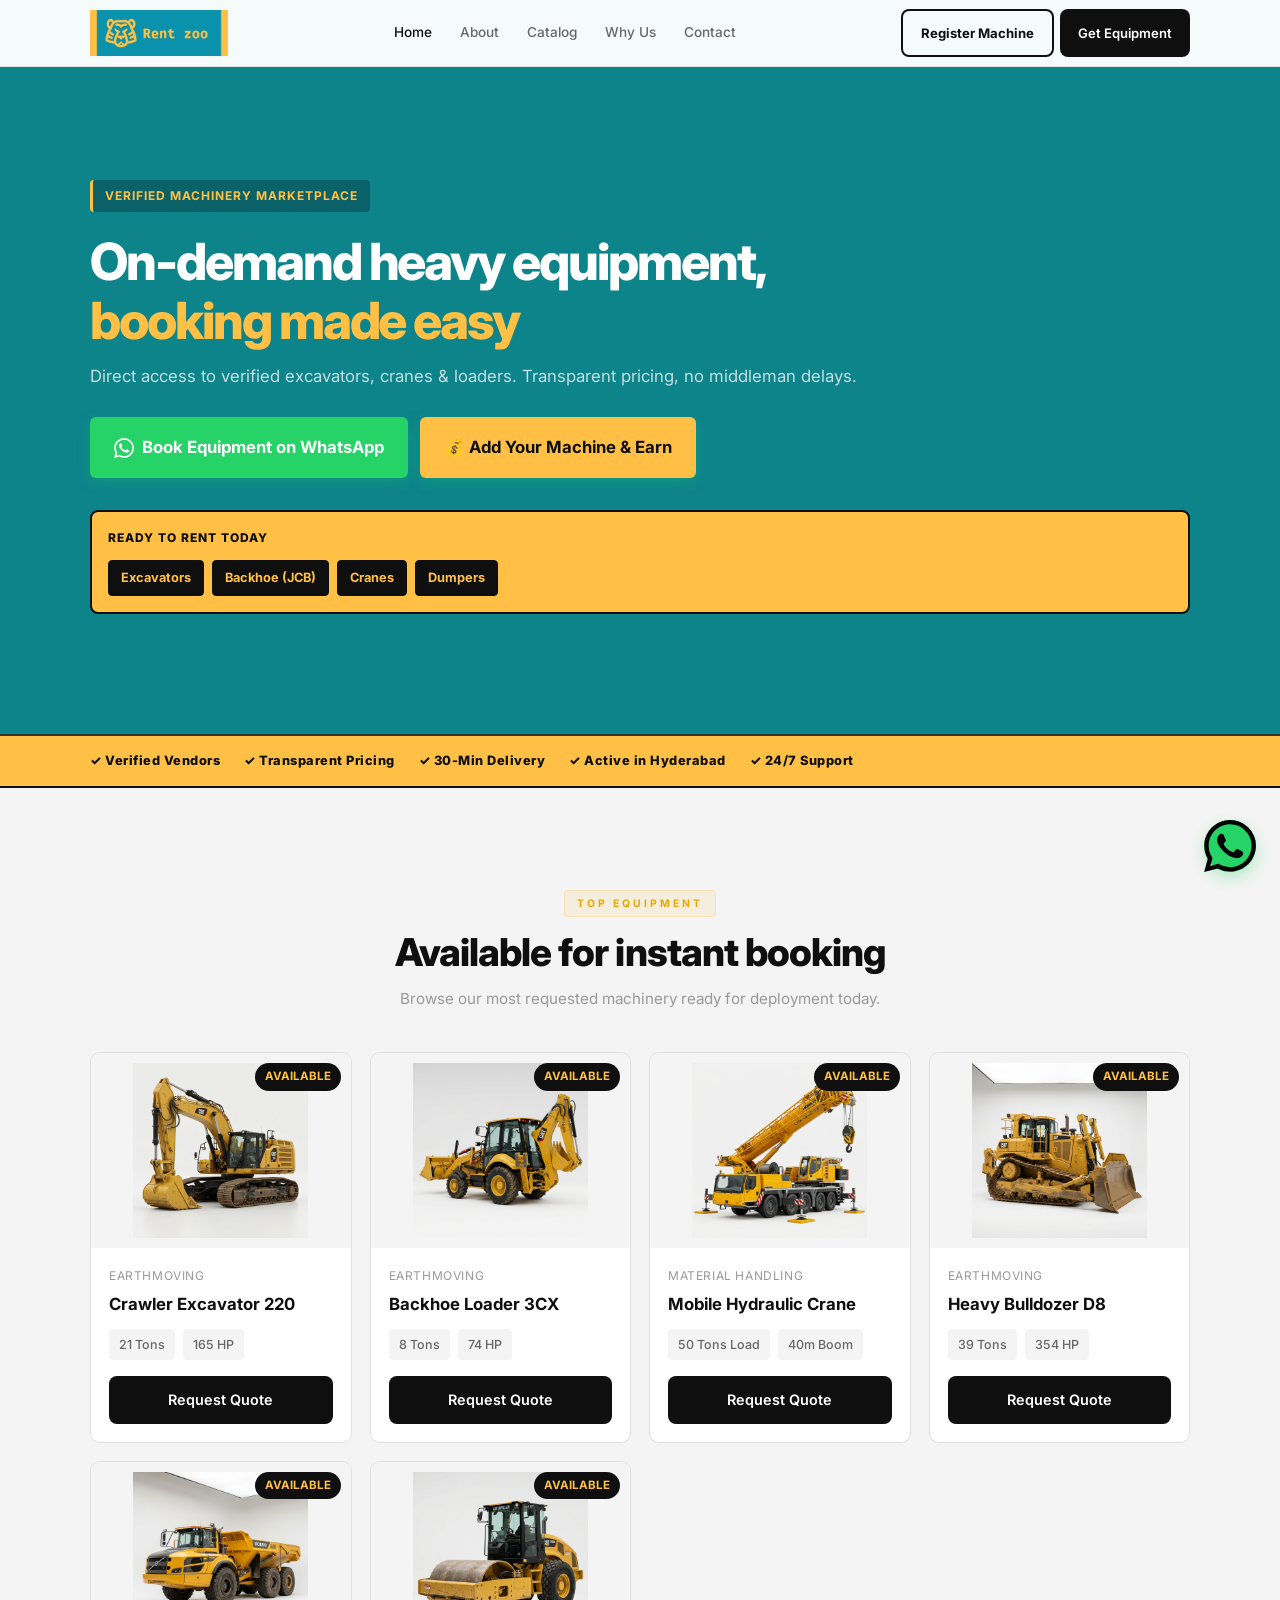
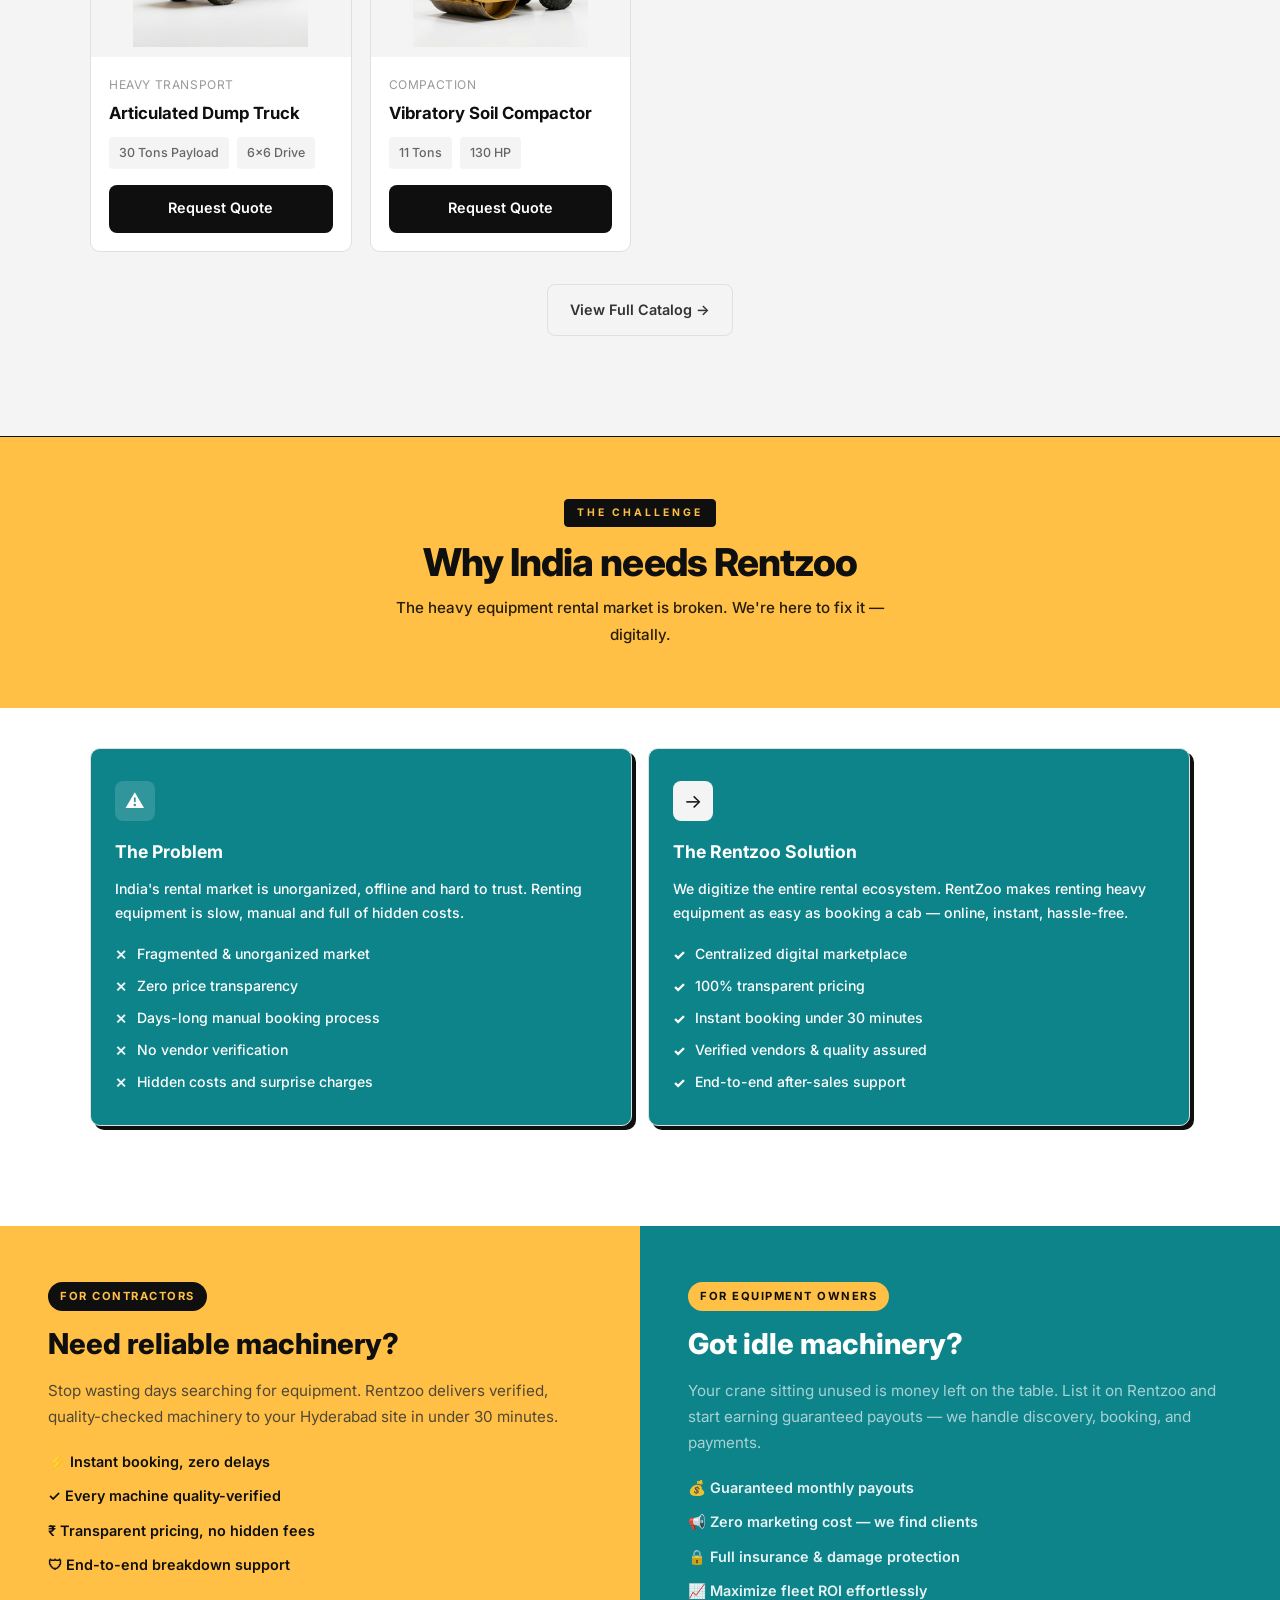
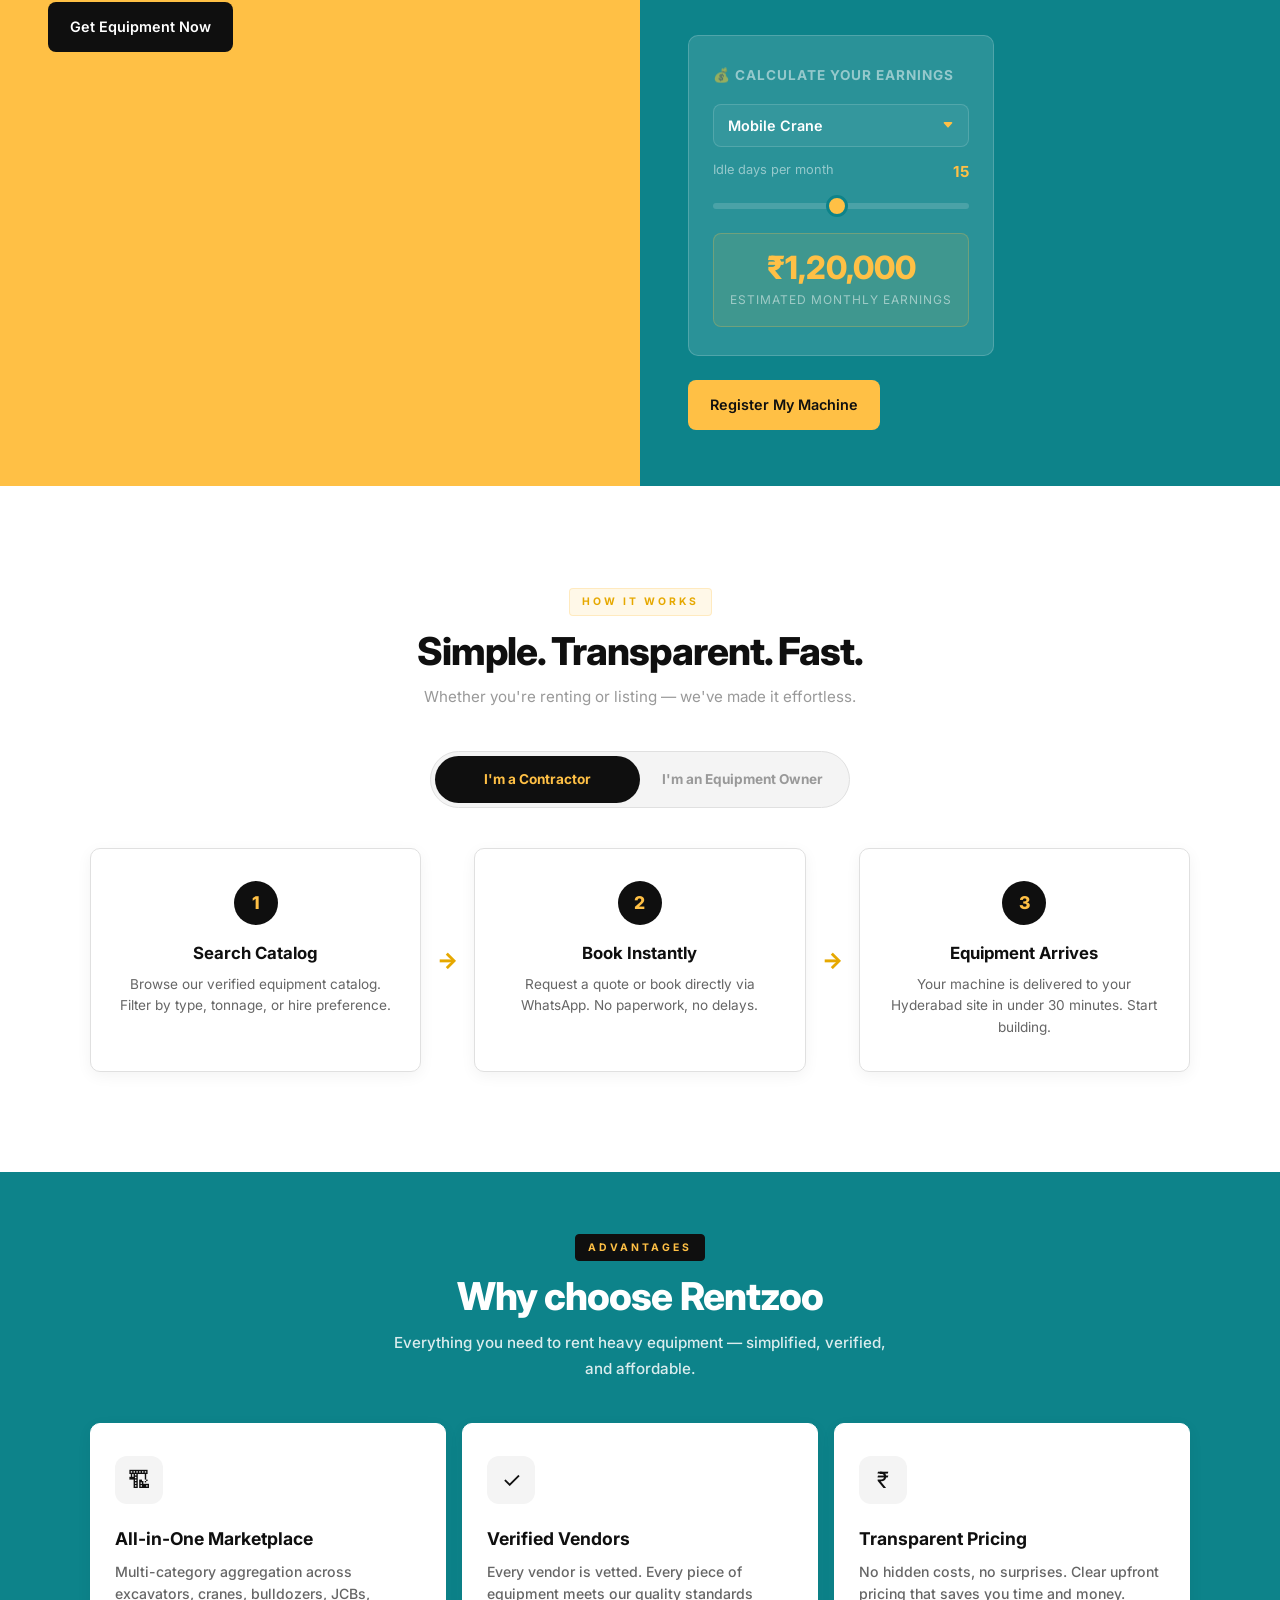
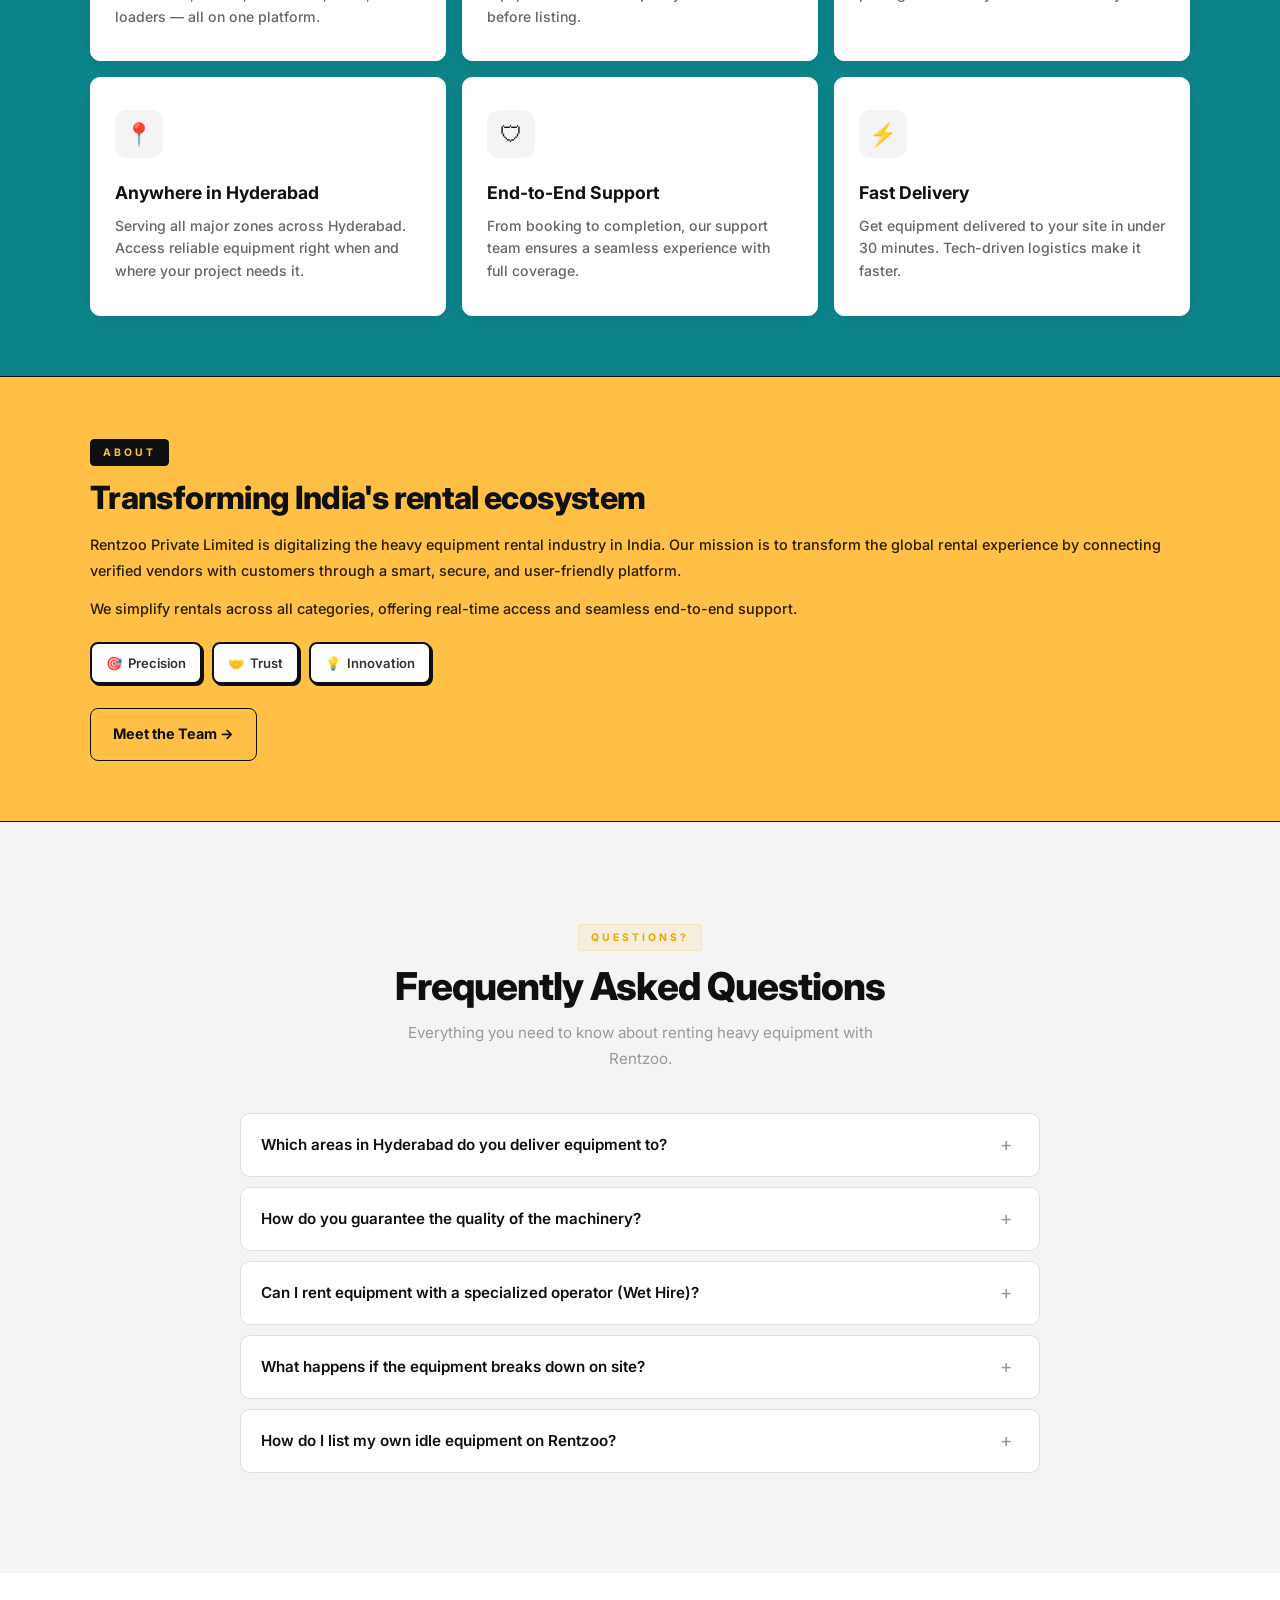
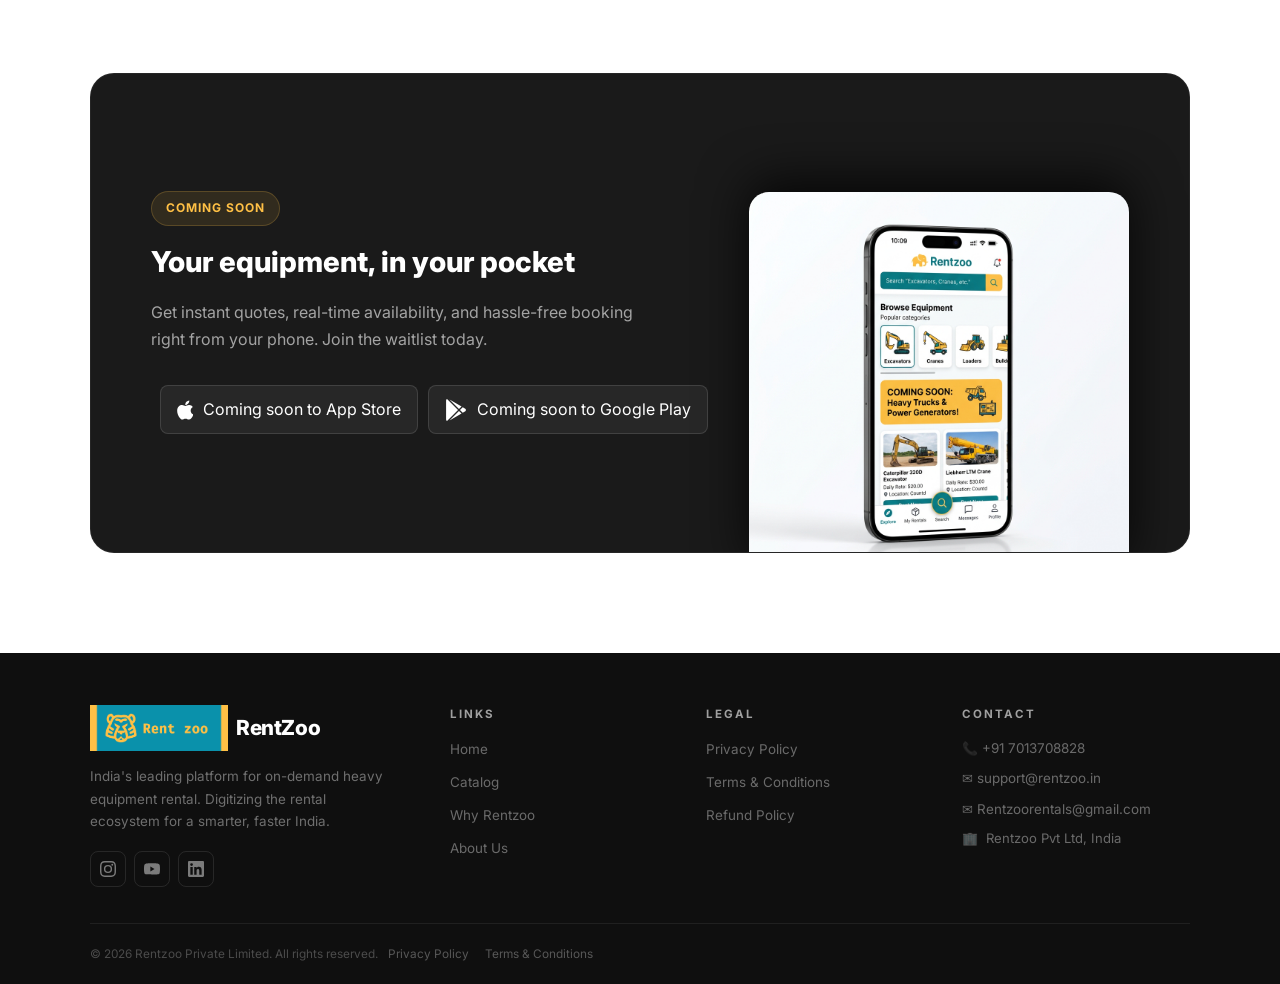
==== index.html @ 4ad4d017 "Optimize: Clean URLs, fixed mobile menu, and improved header responsiveness across all pages" ====
<!DOCTYPE html>
<html lang="en">
<head>
  <meta charset="UTF-8">
  <meta name="viewport" content="width=device-width, initial-scale=1.0">
  <title>Rentzoo — On-Demand Heavy Equipment Rental Platform</title>
  <meta name="description" content="Rentzoo is India's leading digital platform for renting heavy equipment and operators on-demand. Verified vendors, transparent pricing, delivered under 30 minutes.">

  <meta property="og:title" content="Rentzoo — On-Demand Heavy Equipment Rental Platform">
  <meta property="og:description" content="Rentzoo is India's leading digital platform for renting heavy equipment and operators on-demand.">
  <meta property="og:image" content="https://rentzoo.in/assets/images/logo.png">
  <meta property="og:url" content="https://rentzoo.in">
  <meta property="og:type" content="website">

  <link rel="icon" href="assets/images/favicon.png" type="image/png">
  <link rel="stylesheet" href="styles.css">
</head>
<body>

  <!-- ===== NAVBAR ===== -->
  <nav class="navbar" id="navbar">
    <div class="container nav-inner">
      <a href="/" class="nav-logo" id="nav-logo">
        <img src="assets/images/logo.png" alt="Rentzoo Logo">
      </a>

      <ul class="nav-links" id="navLinks">
        <li><a href="/" class="active">Home</a></li>
        <li><a href="/about">About</a></li>
        <li><a href="/catalog">Catalog</a></li>
        <li><a href="/#why-us">Why Us</a></li>
        <li><a href="/contact">Contact</a></li>
      </ul>

      <div class="nav-right">
        <a href="#" class="btn btn-nav-outline nav-cta-btn" onclick="event.preventDefault(); document.getElementById('waIntentModal').classList.add('active');">
          Register Machine
        </a>
        <a href="#" class="btn btn-primary nav-cta-btn" id="nav-whatsapp-btn" onclick="event.preventDefault(); document.getElementById('waIntentModal').classList.add('active');">
          Get Equipment
        </a>
        <button class="hamburger" id="hamburger" aria-label="Toggle Menu">
          <span></span><span></span><span></span>
        </button>
      </div>
    </div>
  </nav>
  <div class="nav-overlay" id="navOverlay"></div>

  <!-- ===== HERO ===== -->
  <section class="hero" id="hero">
    <div class="container">
      <div class="hero-eyebrow">
        <span>Verified Machinery Marketplace</span>
      </div>

      <h1>On-demand heavy equipment,<br><span class="highlight">booking made easy</span></h1>

      <p class="hero-sub">Direct access to verified excavators, cranes & loaders. Transparent pricing, no middleman delays.</p>

      <div class="hero-btns">
        <a href="https://wa.me/917013708828?text=Hi%20Rentzoo!%20I%20am%20looking%20to%20book%20some%20equipment." class="btn btn-whatsapp btn-large" id="hero-whatsapp-btn" target="_blank" rel="noopener">
          <svg width="20" height="20" viewBox="0 0 24 24" fill="currentColor"><path d="M17.472 14.382c-.297-.149-1.758-.867-2.03-.967-.273-.099-.471-.148-.67.15-.197.297-.767.966-.94 1.164-.173.199-.347.223-.644.075-.297-.15-1.255-.463-2.39-1.475-.883-.788-1.48-1.761-1.653-2.059-.173-.297-.018-.458.13-.606.134-.133.298-.347.446-.52.149-.174.198-.298.298-.497.099-.198.05-.371-.025-.52-.075-.149-.669-1.612-.916-2.207-.242-.579-.487-.5-.669-.51-.173-.008-.371-.01-.57-.01-.198 0-.52.074-.792.372-.272.297-1.04 1.016-1.04 2.479 0 1.462 1.065 2.875 1.213 3.074.149.198 2.096 3.2 5.077 4.487.709.306 1.262.489 1.694.625.712.227 1.36.195 1.871.118.571-.085 1.758-.719 2.006-1.413.248-.694.248-1.289.173-1.413-.074-.124-.272-.198-.57-.347m-5.421 7.403h-.004a9.87 9.87 0 01-5.031-1.378l-.361-.214-3.741.982.998-3.648-.235-.374a9.86 9.86 0 01-1.51-5.26c.001-5.45 4.436-9.884 9.888-9.884 2.64 0 5.122 1.03 6.988 2.898a9.825 9.825 0 012.893 6.994c-.003 5.45-4.437 9.884-9.885 9.884m8.413-18.297A11.815 11.815 0 0012.05 0C5.495 0 .16 5.335.157 11.892c0 2.096.547 4.142 1.588 5.945L.057 24l6.305-1.654a11.882 11.882 0 005.683 1.448h.005c6.554 0 11.89-5.335 11.893-11.893a11.821 11.821 0 00-3.48-8.413z"/></svg>
          Book Equipment on WhatsApp
        </a>
        <a href="https://wa.me/917013708828?text=Hi%20Rentzoo!%20I%20want%20to%20list%20my%20machine%20and%20start%20earning." class="btn btn-gold btn-large" id="hero-list-btn" target="_blank" rel="noopener">
          💰 Add Your Machine & Earn
        </a>
      </div>

      <div class="equipment-snippet">
        <div class="snippet-header">Ready to Rent Today</div>
        <div class="snippet-tags">
          <span>Excavators</span>
          <span>Backhoe (JCB)</span>
          <span>Cranes</span>
          <span>Dumpers</span>
        </div>
      </div>

    </div>
  </section>

  <!-- ===== TRUST BAR ===== -->
  <div class="trust-bar">
    <div class="container trust-inner">
      <span>✓ Verified Vendors</span>
      <span>✓ Transparent Pricing</span>
      <span>✓ 30-Min Delivery</span>
      <span>✓ Active in Hyderabad</span>
      <span>✓ 24/7 Support</span>
    </div>
  </div>

  <!-- ===== FEATURED CATALOG ===== -->
  <section class="section-gray" id="featured-catalog">
    <div class="container">
      <div class="section-head center reveal">
        <span class="label">Top Equipment</span>
        <h2>Available for instant booking</h2>
        <p class="sub">Browse our most requested machinery ready for deployment today.</p>
      </div>

      <div class="machinery-grid" style="margin-top: 30px;">
        <div class="machine-card reveal">
          <div class="machine-img-wrapper">
            <span class="machine-badge">Available</span>
            <img src="assets/images/catalog/excavator.png" alt="Crawler Excavator">
          </div>
          <div class="machine-info">
            <span class="machine-category">Earthmoving</span>
            <h3 class="machine-title">Crawler Excavator 220</h3>
            <div class="machine-specs">
              <span class="spec-pill">21 Tons</span>
              <span class="spec-pill">165 HP</span>
            </div>
            <a href="#" class="btn btn-primary machine-action" style="padding: 10px;text-align:center;font-size: .9rem;" onclick="event.preventDefault(); document.getElementById('waIntentModal').classList.add('active');">Request Quote</a>
          </div>
        </div>

        <div class="machine-card reveal">
          <div class="machine-img-wrapper">
            <span class="machine-badge">Available</span>
            <img src="assets/images/catalog/backhoe.png" alt="Backhoe Loader">
          </div>
          <div class="machine-info">
            <span class="machine-category">Earthmoving</span>
            <h3 class="machine-title">Backhoe Loader 3CX</h3>
            <div class="machine-specs">
              <span class="spec-pill">8 Tons</span>
              <span class="spec-pill">74 HP</span>
            </div>
            <a href="#" class="btn btn-primary machine-action" style="padding: 10px;text-align:center;font-size: .9rem;" onclick="event.preventDefault(); document.getElementById('waIntentModal').classList.add('active');">Request Quote</a>
          </div>
        </div>

        <div class="machine-card reveal">
          <div class="machine-img-wrapper">
            <span class="machine-badge">Available</span>
            <img src="assets/images/catalog/crane.png" alt="Mobile Crane">
          </div>
          <div class="machine-info">
            <span class="machine-category">Material Handling</span>
            <h3 class="machine-title">Mobile Hydraulic Crane</h3>
            <div class="machine-specs">
              <span class="spec-pill">50 Tons Load</span>
              <span class="spec-pill">40m Boom</span>
            </div>
            <a href="#" class="btn btn-primary machine-action" style="padding: 10px;text-align:center;font-size: .9rem;" onclick="event.preventDefault(); document.getElementById('waIntentModal').classList.add('active');">Request Quote</a>
          </div>
        </div>

        <div class="machine-card reveal">
          <div class="machine-img-wrapper">
            <span class="machine-badge">Available</span>
            <img src="assets/images/catalog/bulldozer.png" alt="Construction Bulldozer">
          </div>
          <div class="machine-info">
            <span class="machine-category">Earthmoving</span>
            <h3 class="machine-title">Heavy Bulldozer D8</h3>
            <div class="machine-specs">
              <span class="spec-pill">39 Tons</span>
              <span class="spec-pill">354 HP</span>
            </div>
            <a href="#" class="btn btn-primary machine-action" style="padding: 10px;text-align:center;font-size: .9rem;" onclick="event.preventDefault(); document.getElementById('waIntentModal').classList.add('active');">Request Quote</a>
          </div>
        </div>

        <div class="machine-card reveal">
          <div class="machine-img-wrapper">
            <span class="machine-badge">Available</span>
            <img src="assets/images/catalog/dump-truck.png" alt="Articulated Dump Truck">
          </div>
          <div class="machine-info">
            <span class="machine-category">Heavy Transport</span>
            <h3 class="machine-title">Articulated Dump Truck</h3>
            <div class="machine-specs">
              <span class="spec-pill">30 Tons Payload</span>
              <span class="spec-pill">6x6 Drive</span>
            </div>
            <a href="#" class="btn btn-primary machine-action" style="padding: 10px;text-align:center;font-size: .9rem;" onclick="event.preventDefault(); document.getElementById('waIntentModal').classList.add('active');">Request Quote</a>
          </div>
        </div>

        <div class="machine-card reveal">
          <div class="machine-img-wrapper">
            <span class="machine-badge">Available</span>
            <img src="assets/images/catalog/roller.png" alt="Soil Compactor Roller">
          </div>
          <div class="machine-info">
            <span class="machine-category">Compaction</span>
            <h3 class="machine-title">Vibratory Soil Compactor</h3>
            <div class="machine-specs">
              <span class="spec-pill">11 Tons</span>
              <span class="spec-pill">130 HP</span>
            </div>
            <a href="#" class="btn btn-primary machine-action" style="padding: 10px;text-align:center;font-size: .9rem;" onclick="event.preventDefault(); document.getElementById('waIntentModal').classList.add('active');">Request Quote</a>
          </div>
        </div>
      </div>
      <div style="text-align: center; margin-top: 32px;">
         <a href="catalog" class="btn btn-outline" id="about-learn-more">View Full Catalog →</a>
      </div>
    </div>
  </section>

  <!-- ===== THE CHALLENGE HEADER ===== -->
  <section class="section-brand" id="solutions-head" style="padding-bottom: 20px; border-bottom: none;">
    <div class="container">
      <div class="section-head center reveal">
        <span class="label">The Challenge</span>
        <h2>Why India needs Rentzoo</h2>
        <p class="sub">The heavy equipment rental market is broken. We're here to fix it — digitally.</p>
      </div>
    </div>
  </section>

  <!-- ===== PROBLEM & SOLUTION CARDS ===== -->
  <section class="section-white" id="solutions" style="padding-top: 40px;">
    <div class="container">
      <div class="ps-grid reveal">
        <div class="ps-card ps-problem">
          <div class="ps-icon">⚠</div>
          <h3>The Problem</h3>
          <p>India's rental market is unorganized, offline and hard to trust. Renting equipment is slow, manual and full of hidden costs.</p>
          <ul class="ps-list">
            <li><span class="x">✕</span> Fragmented &amp; unorganized market</li>
            <li><span class="x">✕</span> Zero price transparency</li>
            <li><span class="x">✕</span> Days-long manual booking process</li>
            <li><span class="x">✕</span> No vendor verification</li>
            <li><span class="x">✕</span> Hidden costs and surprise charges</li>
          </ul>
        </div>

        <div class="ps-card ps-solution">
          <div class="ps-icon" style="color: var(--black);">→</div>
          <h3>The Rentzoo Solution</h3>
          <p>We digitize the entire rental ecosystem. RentZoo makes renting heavy equipment as easy as booking a cab — online, instant, hassle-free.</p>
          <ul class="ps-list">
            <li><span class="chk">✓</span> Centralized digital marketplace</li>
            <li><span class="chk">✓</span> 100% transparent pricing</li>
            <li><span class="chk">✓</span> Instant booking under 30 minutes</li>
            <li><span class="chk">✓</span> Verified vendors &amp; quality assured</li>
            <li><span class="chk">✓</span> End-to-end after-sales support</li>
          </ul>
        </div>
      </div>
    </div>
  </section>

  <!-- ===== DUAL VALUE PROP (#7) + ROI CALCULATOR (#4) ===== -->
  <section class="dual-value" id="dual-value">
    <!-- LEFT: Demand Side (Contractors) -->
    <div class="dual-value-half demand">
      <span class="dv-label">For Contractors</span>
      <h2>Need reliable machinery?</h2>
      <p>Stop wasting days searching for equipment. Rentzoo delivers verified, quality-checked machinery to your Hyderabad site in under 30 minutes.</p>
      <div class="dv-points">
        <span>⚡ Instant booking, zero delays</span>
        <span>✓ Every machine quality-verified</span>
        <span>₹ Transparent pricing, no hidden fees</span>
        <span>🛡 End-to-end breakdown support</span>
      </div>
      <a href="#" class="btn btn-primary" onclick="event.preventDefault(); document.getElementById('waIntentModal').classList.add('active');">Get Equipment Now</a>
    </div>

    <!-- RIGHT: Supply Side (Fleet Owners) -->
    <div class="dual-value-half supply">
      <span class="dv-label">For Equipment Owners</span>
      <h2>Got idle machinery?</h2>
      <p>Your crane sitting unused is money left on the table. List it on Rentzoo and start earning guaranteed payouts — we handle discovery, booking, and payments.</p>
      <div class="dv-points">
        <span>💰 Guaranteed monthly payouts</span>
        <span>📢 Zero marketing cost — we find clients</span>
        <span>🔒 Full insurance &amp; damage protection</span>
        <span>📈 Maximize fleet ROI effortlessly</span>
      </div>

      <!-- ROI Earnings Calculator -->
      <div class="roi-calc" id="roiCalc">
        <h4>💰 Calculate Your Earnings</h4>
        <select class="roi-select" id="roiEquipment">
          <option value="3000">Backhoe Loader (JCB)</option>
          <option value="6000">Crawler Excavator</option>
          <option value="8000" selected>Mobile Crane</option>
          <option value="5000">Bulldozer</option>
          <option value="4000">Vibratory Roller</option>
          <option value="3500">Dump Truck</option>
        </select>
        <div class="roi-days-label">
          <span>Idle days per month</span>
          <strong id="roiDaysValue">15</strong>
        </div>
        <input type="range" class="roi-range" id="roiDays" min="1" max="30" value="15">
        <div class="roi-result">
          <span class="roi-amount" id="roiAmount">₹1,20,000</span>
          <span class="roi-sublabel">Estimated monthly earnings</span>
        </div>
      </div>

      <a href="#" class="btn btn-primary" style="background: var(--gold); color: var(--black);" onclick="event.preventDefault(); document.getElementById('waIntentModal').classList.add('active');">Register My Machine</a>
    </div>
  </section>

  <!-- ===== HOW IT WORKS — DUAL FLOWCHART (#8) ===== -->
  <section class="section-white" id="how-it-works">
    <div class="container">
      <div class="section-head center reveal">
        <span class="label">How It Works</span>
        <h2>Simple. Transparent. Fast.</h2>
        <p class="sub">Whether you're renting or listing — we've made it effortless.</p>
      </div>

      <!-- Tabs -->
      <div class="flow-tabs reveal">
        <div class="flow-tab active" id="tabContractor" onclick="switchFlow('contractor')">I'm a Contractor</div>
        <div class="flow-tab" id="tabOwner" onclick="switchFlow('owner')">I'm an Equipment Owner</div>
      </div>

      <!-- Contractor Flow -->
      <div class="flow-steps active" id="flowContractor">
        <div class="flow-step">
          <div class="flow-step-num">1</div>
          <h3>Search Catalog</h3>
          <p>Browse our verified equipment catalog. Filter by type, tonnage, or hire preference.</p>
        </div>
        <div class="flow-connector">→</div>
        <div class="flow-step">
          <div class="flow-step-num">2</div>
          <h3>Book Instantly</h3>
          <p>Request a quote or book directly via WhatsApp. No paperwork, no delays.</p>
        </div>
        <div class="flow-connector">→</div>
        <div class="flow-step">
          <div class="flow-step-num">3</div>
          <h3>Equipment Arrives</h3>
          <p>Your machine is delivered to your Hyderabad site in under 30 minutes. Start building.</p>
        </div>
      </div>

      <!-- Owner Flow -->
      <div class="flow-steps" id="flowOwner">
        <div class="flow-step">
          <div class="flow-step-num">1</div>
          <h3>Register Machine</h3>
          <p>Tell us about your equipment — type, condition, and availability. It takes under 2 minutes.</p>
        </div>
        <div class="flow-connector">→</div>
        <div class="flow-step">
          <div class="flow-step-num">2</div>
          <h3>We Verify &amp; List</h3>
          <p>Our team inspects and lists your machine on the marketplace. You do nothing else.</p>
        </div>
        <div class="flow-connector">→</div>
        <div class="flow-step">
          <div class="flow-step-num">3</div>
          <h3>Get Paid</h3>
          <p>Guaranteed payouts every month. Track bookings and earnings directly via WhatsApp.</p>
        </div>
      </div>
    </div>
  </section>

  <!-- ===== WHY CHOOSE ===== -->
  <section class="section-teal" id="why-us">
    <div class="container">
      <div class="section-head center reveal">
        <span class="label">Advantages</span>
        <h2>Why choose Rentzoo</h2>
        <p class="sub">Everything you need to rent heavy equipment — simplified, verified, and affordable.</p>
      </div>

      <div class="why-grid">
        <div class="why-card reveal">
          <div class="why-icon">🏗</div>
          <h3>All-in-One Marketplace</h3>
          <p>Multi-category aggregation across excavators, cranes, bulldozers, JCBs, loaders — all on one platform.</p>
        </div>
        <div class="why-card reveal">
          <div class="why-icon">✓</div>
          <h3>Verified Vendors</h3>
          <p>Every vendor is vetted. Every piece of equipment meets our quality standards before listing.</p>
        </div>
        <div class="why-card reveal">
          <div class="why-icon">₹</div>
          <h3>Transparent Pricing</h3>
          <p>No hidden costs, no surprises. Clear upfront pricing that saves you time and money.</p>
        </div>
        <div class="why-card reveal">
          <div class="why-icon">📍</div>
          <h3>Anywhere in Hyderabad</h3>
          <p>Serving all major zones across Hyderabad. Access reliable equipment right when and where your project needs it.</p>
        </div>
        <div class="why-card reveal">
          <div class="why-icon">🛡</div>
          <h3>End-to-End Support</h3>
          <p>From booking to completion, our support team ensures a seamless experience with full coverage.</p>
        </div>
        <div class="why-card reveal">
          <div class="why-icon">⚡</div>
          <h3>Fast Delivery</h3>
          <p>Get equipment delivered to your site in under 30 minutes. Tech-driven logistics make it faster.</p>
        </div>
      </div>
    </div>
  </section>

  <!-- ===== ABOUT PREVIEW ===== -->
  <section class="section-brand" id="about-preview">
    <div class="container">
      <div class="about-grid">

        <div class="about-body reveal">
          <span class="label">About</span>
          <h2>Transforming India's rental ecosystem</h2>
          <p>Rentzoo Private Limited is digitalizing the heavy equipment rental industry in India. Our mission is to transform the global rental experience by connecting verified vendors with customers through a smart, secure, and user-friendly platform.</p>
          <p>We simplify rentals across all categories, offering real-time access and seamless end-to-end support.</p>
          <div class="about-pills">
            <div class="pill"><span>🎯</span> Precision</div>
            <div class="pill"><span>🤝</span> Trust</div>
            <div class="pill"><span>💡</span> Innovation</div>
          </div>
          <a href="about" class="btn btn-outline mt" id="about-learn-more">Meet the Team →</a>
        </div>
      </div>
    </div>
  </section>

  <!-- ===== FAQ ===== -->
  <section class="section-gray" id="faq">
    <div class="container">
      <div class="section-head center reveal">
        <span class="label">Questions?</span>
        <h2>Frequently Asked Questions</h2>
        <p class="sub">Everything you need to know about renting heavy equipment with Rentzoo.</p>
      </div>

      <div class="faq-wrap reveal">
        <div class="faq-item">
          <div class="faq-q">
            <span>Which areas in Hyderabad do you deliver equipment to?</span>
            <span class="faq-ico">+</span>
          </div>
          <div class="faq-a"><p>We supply heavy machinery to all major zones within and around Hyderabad, including Cyberabad, Secunderabad, Outer Ring Road (ORR) development sites, and suburban construction hubs.</p></div>
        </div>
        <div class="faq-item">
          <div class="faq-q">
            <span>How do you guarantee the quality of the machinery?</span>
            <span class="faq-ico">+</span>
          </div>
          <div class="faq-a"><p>Every machine listed on Rentzoo is owned by a strictly vetted, verified local vendor. We enforce routine maintenance checks, and all equipment must pass stringent operational safety standards before arriving at your site.</p></div>
        </div>
        <div class="faq-item">
          <div class="faq-q">
            <span>Can I rent equipment with a specialized operator (Wet Hire)?</span>
            <span class="faq-ico">+</span>
          </div>
          <div class="faq-a"><p>Yes! We strongly recommend our Wet Hire service. Rentzoo provides highly trained, licensed operators along with the heavy machinery so your site stays safe and maximally productive from minute one.</p></div>
        </div>
        <div class="faq-item">
          <div class="faq-q">
            <span>What happens if the equipment breaks down on site?</span>
            <span class="faq-ico">+</span>
          </div>
          <div class="faq-a"><p>Zero downtime is our goal. If mechanical failure occurs, our support team will instantly coordinate with the vendor for immediate on-site repair or dispatch a rapid replacement machine at zero additional cost to you.</p></div>
        </div>
        <div class="faq-item">
          <div class="faq-q">
            <span>How do I list my own idle equipment on Rentzoo?</span>
            <span class="faq-ico">+</span>
          </div>
          <div class="faq-a"><p>We are a two-sided marketplace. Click "Register Machine" in the top menu to WhatsApp our onboarding team. We handle the discovery, booking, and payment security so you can maximize the ROI of your idle machinery.</p></div>
        </div>
      </div>
    </div>
  </section>

  <!-- ===== CTA — THE RENTZOO APP ===== -->
  <section class="section-white">
    <div class="container">
      <div class="app-cta-card reveal">
        <div class="app-info">
          <span class="coming-soon-label">Coming Soon</span>
          <h2>Your equipment, in your pocket</h2>
          <p>Get instant quotes, real-time availability, and hassle-free booking right from your phone. Join the waitlist today.</p>
          <div class="store-badges" style="margin-top: 32px;">
            <a href="#" class="store-badge" aria-label="Coming soon on App Store" onclick="event.preventDefault(); document.getElementById('waIntentModal').classList.add('active');">
              <svg viewBox="0 0 384 512"><path d="M318.7 268.7c-.2-36.7 16.4-64.4 50-84.8-18.8-26.9-47.2-41.7-84.7-44.6-35.5-2.8-74.3 20.7-88.5 20.7-15 0-49.4-19.7-76.4-19.7C63.3 141.2 4 184.8 4 273.5q0 39.3 14.4 81.2c12.8 36.7 59 126.7 107.2 125.2 25.2-.6 43-17.9 75.8-17.9 31.8 0 48.3 17.9 76.4 17.9 48.6-.7 90.4-82.5 102.6-119.3-65.2-30.7-61.7-90-61.7-91.9zm-56.6-164.2c27.3-32.4 24.8-61.9 24-72.5-24.1 1.4-52 16.4-67.9 34.9-17.5 19.8-27.8 44.3-25.6 71.9 26.1 2 49.9-11.4 69.5-34.3z"/></svg>
              <div class="store-text">
                <span class="small">Coming soon to</span>
                <span class="big">App Store</span>
              </div>
            </a>
            <a href="#" class="store-badge" aria-label="Coming soon on Google Play" onclick="event.preventDefault(); document.getElementById('waIntentModal').classList.add('active');">
              <svg viewBox="0 0 512 512"><path d="M325.3 234.3L104.6 13l280.8 161.2-60.1 60.1zM47 0C34 6.8 25.3 19.2 25.3 35.3v441.3c0 16.1 8.7 28.5 21.7 35.3l256.6-256L47 0zm425.2 225.6l-58.9-34.1-65.7 64.5 65.7 64.5 60.1-34.1c18-14.3 18-46.5-1.2-60.8zM104.6 499l280.8-161.2-60.1-60.1L104.6 499z"/></svg>
              <div class="store-text">
                <span class="small">Coming soon to</span>
                <span class="big">Google Play</span>
              </div>
            </a>
          </div>
        </div>
        <div class="app-mockup-wrapper">
          <img src="assets/images/app-mockup.png" alt="Rentzoo App Mockup" class="app-mockup-img">
        </div>
      </div>
    </div>
  </section>

  <!-- ===== FOOTER ===== -->
  <footer class="footer" id="contact">
    <div class="container">
      <div class="footer-top">

        <div class="footer-brand">
          <a href="/" class="nav-logo">
            <img src="assets/images/logo.png" alt="Rentzoo">
            <span>RentZoo</span>
          </a>
          <p>India's leading platform for on-demand heavy equipment rental. Digitizing the rental ecosystem for a smarter, faster India.</p>
          <div class="footer-socials">
            <a href="https://instagram.com/rentzoo" target="_blank" rel="noopener" aria-label="Instagram" id="social-instagram">
              <svg width="16" height="16" viewBox="0 0 24 24" fill="currentColor"><path d="M12 2.163c3.204 0 3.584.012 4.85.07 3.252.148 4.771 1.691 4.919 4.919.058 1.265.069 1.645.069 4.849 0 3.205-.012 3.584-.069 4.849-.149 3.225-1.664 4.771-4.919 4.919-1.266.058-1.644.07-4.85.07-3.204 0-3.584-.012-4.849-.07-3.26-.149-4.771-1.699-4.919-4.92-.058-1.265-.07-1.644-.07-4.849 0-3.204.013-3.583.07-4.849.149-3.227 1.664-4.771 4.919-4.919 1.266-.057 1.645-.069 4.849-.069zM12 0C8.741 0 8.333.014 7.053.072 2.695.272.273 2.69.073 7.052.014 8.333 0 8.741 0 12c0 3.259.014 3.668.072 4.948.2 4.358 2.618 6.78 6.98 6.98C8.333 23.986 8.741 24 12 24c3.259 0 3.668-.014 4.948-.072 4.354-.2 6.782-2.618 6.979-6.98.059-1.28.073-1.689.073-4.948 0-3.259-.014-3.667-.072-4.947-.196-4.354-2.617-6.78-6.979-6.98C15.668.014 15.259 0 12 0zm0 5.838a6.162 6.162 0 100 12.324 6.162 6.162 0 000-12.324zM12 16a4 4 0 110-8 4 4 0 010 8zm6.406-11.845a1.44 1.44 0 100 2.881 1.44 1.44 0 000-2.881z"/></svg>
            </a>
            <a href="https://youtube.com/@rentzoo" target="_blank" rel="noopener" aria-label="YouTube" id="social-youtube">
              <svg width="16" height="16" viewBox="0 0 24 24" fill="currentColor"><path d="M23.498 6.186a3.016 3.016 0 00-2.122-2.136C19.505 3.545 12 3.545 12 3.545s-7.505 0-9.377.505A3.017 3.017 0 00.502 6.186C0 8.07 0 12 0 12s0 3.93.502 5.814a3.016 3.016 0 002.122 2.136c1.871.505 9.376.505 9.376.505s7.505 0 9.377-.505a3.015 3.015 0 002.122-2.136C24 15.93 24 12 24 12s0-3.93-.502-5.814zM9.545 15.568V8.432L15.818 12l-6.273 3.568z"/></svg>
            </a>
            <a href="https://linkedin.com/company/rentzoo" target="_blank" rel="noopener" aria-label="LinkedIn" id="social-linkedin">
              <svg width="16" height="16" viewBox="0 0 24 24" fill="currentColor"><path d="M20.447 20.452h-3.554v-5.569c0-1.328-.027-3.037-1.852-3.037-1.853 0-2.136 1.445-2.136 2.939v5.667H9.351V9h3.414v1.561h.046c.477-.9 1.637-1.85 3.37-1.85 3.601 0 4.267 2.37 4.267 5.455v6.286zM5.337 7.433a2.062 2.062 0 01-2.063-2.065 2.064 2.064 0 112.063 2.065zm1.782 13.019H3.555V9h3.564v11.452zM22.225 0H1.771C.792 0 0 .774 0 1.729v20.542C0 23.227.792 24 1.771 24h20.451C23.2 24 24 23.227 24 22.271V1.729C24 .774 23.2 0 22.222 0h.003z"/></svg>
            </a>
          </div>
        </div>

        <div class="footer-links">
          <div class="footer-col">
            <h4>Links</h4>
            <a href="/">Home</a>
            <a href="/catalog">Catalog</a>
            <a href="/#why-us">Why Rentzoo</a>
            <a href="/about">About Us</a>
          </div>
          <div class="footer-col">
            <h4>Legal</h4>
            <a href="/privacy">Privacy Policy</a>
            <a href="/terms">Terms &amp; Conditions</a>
            <a href="/refund">Refund Policy</a>
          </div>
          <div class="footer-col">
            <h4>Contact</h4>
            <a href="tel:+917013708828" class="footer-contact-row">
              <span>📞</span> +91 7013708828
            </a>
            <a href="mailto:support@rentzoo.in" class="footer-contact-row">
              <span>✉</span> support@rentzoo.in
            </a>
            <a href="mailto:Rentzoorentals@gmail.com" class="footer-contact-row">
              <span>✉</span> Rentzoorentals@gmail.com
            </a>
            <div class="footer-contact-row">
              <span>🏢</span> Rentzoo Pvt Ltd, India
            </div>
          </div>
        </div>

      </div>

      <div class="footer-bottom">
        <p>© 2026 Rentzoo Private Limited. All rights reserved.</p>
        <div class="footer-bottom-links">
          <a href="privacy">Privacy Policy</a>
          <a href="terms">Terms &amp; Conditions</a>
        </div>
      </div>
    </div>
  </footer>

  <!-- WhatsApp Float -->
  <div class="wa-float" id="whatsapp-widget">
    <div class="wa-tip"><span class="status-dot"></span> Online — Replies in 5m</div>
    <a href="#" class="wa-btn" aria-label="Chat on WhatsApp" id="floating-whatsapp-btn" onclick="event.preventDefault(); document.getElementById('waIntentModal').classList.add('active');">
      <svg viewBox="0 0 24 24"><path d="M17.472 14.382c-.297-.149-1.758-.867-2.03-.967-.273-.099-.471-.148-.67.15-.197.297-.767.966-.94 1.164-.173.199-.347.223-.644.075-.297-.15-1.255-.463-2.39-1.475-.883-.788-1.48-1.761-1.653-2.059-.173-.297-.018-.458.13-.606.134-.133.298-.347.446-.52.149-.174.198-.298.298-.497.099-.198.05-.371-.025-.52-.075-.149-.669-1.612-.916-2.207-.242-.579-.487-.5-.669-.51-.173-.008-.371-.01-.57-.01-.198 0-.52.074-.792.372-.272.297-1.04 1.016-1.04 2.479 0 1.462 1.065 2.875 1.213 3.074.149.198 2.096 3.2 5.077 4.487.709.306 1.262.489 1.694.625.712.227 1.36.195 1.871.118.571-.085 1.758-.719 2.006-1.413.248-.694.248-1.289.173-1.413-.074-.124-.272-.198-.57-.347m-5.421 7.403h-.004a9.87 9.87 0 01-5.031-1.378l-.361-.214-3.741.982.998-3.648-.235-.374a9.86 9.86 0 01-1.51-5.26c.001-5.45 4.436-9.884 9.888-9.884 2.64 0 5.122 1.03 6.988 2.898a9.825 9.825 0 012.893 6.994c-.003 5.45-4.437 9.884-9.885 9.884m8.413-18.297A11.815 11.815 0 0012.05 0C5.495 0 .16 5.335.157 11.892c0 2.096.547 4.142 1.588 5.945L.057 24l6.305-1.654a11.882 11.882 0 005.683 1.448h.005c6.554 0 11.89-5.335 11.893-11.893a11.821 11.821 0 00-3.48-8.413z"/></svg>
    </a>
  </div>

  <!-- WhatsApp Intent Modal -->
  <div class="wa-modal-overlay" id="waIntentModal">
    <div class="wa-modal">
      <div class="wa-modal-header">
        <h3>How can we help you?</h3>
        <button id="closeWaModal" class="close-btn" onclick="document.getElementById('waIntentModal').classList.remove('active')">&times;</button>
      </div>
      <div class="wa-modal-body">
        <a href="https://wa.me/917013708828?text=Hi%20Rentzoo!%20I%20am%20looking%20to%20rent%20some%20equipment." class="wa-intent-btn" target="_blank" rel="noopener" onclick="document.getElementById('waIntentModal').classList.remove('active')">
          <div class="wa-intent-icon">🚜</div>
          <div class="wa-intent-text">
            <strong>I want to rent equipment</strong>
            <span>Browse catalog, get quotes, or book directly.</span>
          </div>
        </a>
        <a href="https://wa.me/917013708828?text=Hi%20Rentzoo!%20I%20want%20to%20partner%20and%20list%20my%20equipment%20on%20your%20platform." class="wa-intent-btn" target="_blank" rel="noopener" onclick="document.getElementById('waIntentModal').classList.remove('active')">
          <div class="wa-intent-icon">🤝</div>
          <div class="wa-intent-text">
            <strong>I want to list my machine</strong>
            <span>Become a verified vendor and grow your business.</span>
          </div>
        </a>
      </div>
    </div>
  </div>

  <script src="script.js"></script>
</body>
</html>
---- styles.css ----
/* ================================================
   RENTZOO — Mobile-First Professional Stylesheet
   ================================================ */

@import url('https://fonts.googleapis.com/css2?family=Inter:wght@300;400;500;600;700;800&display=swap');

/* ---- Variables ---- */
:root {
  --black:    #0f0f0f;
  --dark:     #1a1a1a;
  --dark2:    #242424;
  --gray-7:   #333;
  --gray-5:   #666;
  --gray-4:   #999;
  --gray-2:   #e0e0e0;
  --gray-1:   #f4f4f4;
  --white:    #ffffff;
  --gold:     #FFC045;
  --gold-d:   #e6a800;
  --teal:     #0d838a;
  --green:    #25D366;
  --green-d:  #1db954;
  --font: 'Inter', -apple-system, BlinkMacSystemFont, sans-serif;
  --max: 1100px;
  --ease: all .22s ease;
  --r: 10px;
}

/* ---- Reset ---- */
*, *::before, *::after { margin: 0; padding: 0; box-sizing: border-box; -webkit-tap-highlight-color: transparent; }
html { scroll-behavior: smooth; -webkit-text-size-adjust: 100%; }
body { font-family: var(--font); background: var(--white); color: var(--gray-5); line-height: 1.7; -webkit-font-smoothing: antialiased; overflow-x: hidden; }
a { text-decoration: none; color: inherit; }
ul, ol { list-style: none; }
img { max-width: 100%; display: block; }
button { cursor: pointer; border: none; background: none; font-family: inherit; }

/* ---- Container ---- */
.container { max-width: var(--max); width: 92%; margin: 0 auto; }

/* ---- Section spacing (mobile first) ---- */
.section-white { padding: 60px 0; background: var(--white); }
.section-gray  { padding: 60px 0; background: var(--gray-1); }
.section-teal  { padding: 60px 0; background: var(--teal); color: var(--white); }
.section-teal .section-title, .section-teal .section-head h2 { color: var(--white); }
.section-teal p, .section-teal .sub { color: rgba(255, 255, 255, 0.85); font-weight: 500; }
.section-teal strong { color: var(--gold); }
.section-teal .label { background: var(--black); color: var(--gold); border-color: var(--black); }

.section-brand { padding: 60px 0; background: var(--gold); border-top: 1px solid var(--black); border-bottom: 1px solid var(--black); color: var(--black); }

.section-brand h2, .section-brand .section-title, .section-brand .section-head h2, .section-brand .about-body h2 { color: var(--black); }
.section-brand p, .section-brand .sub, .section-brand .about-body p { color: rgba(0, 0, 0, 0.85); font-weight: 500; }
.section-brand .label { background: var(--black); color: var(--gold); border-color: var(--black); }
.section-brand .btn-outline { border-color: var(--black); color: var(--black); font-weight: 700; }
.section-brand .btn-outline:hover { background: var(--black); color: var(--gold); }

.ps-card { background: var(--teal); color: #fff; border: 2px solid var(--black); box-shadow: 4px 4px 0 var(--black); }
.ps-card h3 { color: #fff !important; font-size: 1.2rem; font-weight: 800; }
.ps-card p { color: #fff !important; font-weight: 500; }
.ps-list li { color: #fff !important; font-weight: 500; }
.ps-icon { background: rgba(0,0,0,0.25); color: var(--white); }
.ps-problem .ps-icon { color: var(--white); background: rgba(255,255,255,0.15); }
.section-brand .pill { background: var(--white); border: 2px solid var(--black); box-shadow: 2px 2px 0 var(--black); }

/* ---- Labels & Headers ---- */
.label {
  display: inline-block;
  padding: 4px 12px;
  border-radius: 4px;
  background: rgba(255,192,69,.12);
  border: 1px solid rgba(255,192,69,.25);
  font-size: .65rem;
  font-weight: 700;
  letter-spacing: 3px;
  text-transform: uppercase;
  color: var(--gold-d);
  margin-bottom: 12px;
}

.label-light {
  background: rgba(255,255,255,.1);
  border-color: rgba(255,255,255,.2);
  color: var(--white);
}

.section-head { margin-bottom: 40px; }
.section-head.center { text-align: center; }
.section-head.center .sub { margin: 0 auto; }

.section-head h2 {
  font-size: clamp(1.65rem, 5.5vw, 2.4rem);
  font-weight: 800;
  color: var(--black);
  letter-spacing: -.025em;
  line-height: 1.2;
  margin-bottom: 10px;
}

.sub {
  font-size: .95rem;
  color: var(--gray-4);
  max-width: 520px;
  line-height: 1.75;
}

/* ---- Buttons ---- */
.btn {
  display: inline-flex;
  align-items: center;
  justify-content: center;
  gap: 8px;
  padding: 13px 22px;
  border-radius: 8px;
  font-weight: 600;
  font-size: .9rem;
  transition: var(--ease);
  min-height: 48px;
  white-space: nowrap;
}

.btn-primary {
  background: var(--black);
  color: var(--white);
}
.btn-primary:hover { background: var(--gray-7); }

.btn-whatsapp {
  background: var(--green);
  color: var(--white);
}
.btn-whatsapp:hover { background: var(--green-d); }

.btn-gold {
  background: var(--gold);
  color: var(--black);
  font-weight: 700;
}
.btn-gold:hover { background: var(--gold-d); }

.btn-ghost {
  background: transparent;
  color: rgba(255,255,255,.75);
  border: 1.5px solid rgba(255,255,255,.25);
}
.btn-ghost:hover { background: rgba(255,255,255,.08); color: var(--white); }

.btn-outline {
  background: transparent;
  color: var(--gray-7);
  border: 1.5px solid var(--gray-2);
}
.btn-outline:hover { border-color: var(--black); color: var(--black); }

.btn-nav-outline {
  background: transparent;
  color: var(--black);
  border: 2px solid var(--black);
  font-weight: 700;
}
.btn-nav-outline:hover {
  background: var(--black);
  color: var(--gold);
}

.btn-outline-dark {
  background: transparent;
  color: var(--white);
  border: 1.5px solid rgba(255,255,255,.25);
}
.btn-outline-dark:hover { background: rgba(255,255,255,.08); }

.mt { margin-top: 24px; }

/* ================================================
   NAVBAR
   ================================================ */
.navbar {
  position: fixed;
  top: 0; left: 0;
  width: 100%;
  z-index: 900;
  background: rgba(255,255,255,.96);
  backdrop-filter: blur(12px);
  -webkit-backdrop-filter: blur(12px);
  border-bottom: 1px solid var(--gray-2);
}

.nav-inner {
  display: flex;
  align-items: center;
  justify-content: space-between;
  height: 60px;
}

.nav-logo {
  display: flex;
  align-items: center;
  gap: 8px;
  flex-shrink: 0;
}

.nav-logo img { height: 40px; width: auto; }

.nav-logo span {
  font-weight: 800;
  font-size: 1.2rem;
  color: var(--black);
  letter-spacing: -.02em;
}

/* Mobile: drawer */
.nav-links {
  position: fixed;
  top: 0; right: -100%;
  width: 72vw; max-width: 280px;
  height: 100vh;
  background: var(--white);
  display: flex;
  flex-direction: column;
  justify-content: center;
  gap: 8px;
  padding: 0 32px;
  z-index: 1001;
  border-left: 1px solid var(--gray-2);
  box-shadow: -8px 0 32px rgba(0,0,0,.08);
  transition: right .3s ease;
}

.nav-links.open { right: 0; }

.nav-links li a {
  display: block;
  padding: 10px 0;
  font-size: 1rem;
  font-weight: 500;
  color: var(--gray-5);
  border-bottom: 1px solid var(--gray-1);
  transition: var(--ease);
}

.nav-links li a:hover,
.nav-links li a.active { color: var(--black); }

.nav-right { display: flex; align-items: center; gap: 6px; }

.nav-cta-btn {
  display: inline-flex;
  font-size: .65rem;
  padding: 6px 10px;
  white-space: nowrap;
}

.hamburger {
  display: flex;
  flex-direction: column;
  gap: 5px;
  padding: 8px;
  background: none;
  border: none;
  cursor: pointer;
  -webkit-tap-highlight-color: transparent;
  z-index: 999;
}

.hamburger span {
  display: block;
  width: 22px;
  height: 2px;
  background: var(--black);
  border-radius: 2px;
  transition: var(--ease);
}

.hamburger.active span:nth-child(1) { transform: rotate(45deg) translate(5px, 5px); }
.hamburger.active span:nth-child(2) { opacity: 0; }
.hamburger.active span:nth-child(3) { transform: rotate(-45deg) translate(5px, -5px); }

.nav-overlay {
  display: none;
  position: fixed;
  inset: 0;
  background: rgba(0,0,0,.4);
  z-index: 900;
}
.nav-overlay.active { display: block; }

/* ================================================
   HERO
   ================================================ */
.hero {
  padding: 110px 0 60px;
  background: var(--teal);
  position: relative;
  overflow: hidden;
  border-bottom: 2px solid var(--gray-7);
}

.hero .container { position: relative; z-index: 2; }

.hero-eyebrow {
  display: inline-flex;
  align-items: center;
  padding: 6px 12px;
  border-radius: 4px;
  background: rgba(0, 0, 0, 0.25);
  border-left: 3px solid var(--gold);
  margin-bottom: 20px;
}

.hero-eyebrow span {
  font-size: 0.75rem;
  font-weight: 700;
  letter-spacing: 1px;
  text-transform: uppercase;
  color: var(--gold);
}

.hero h1 {
  font-size: clamp(2.2rem, 10vw, 2.8rem);
  font-weight: 800;
  color: var(--white);
  line-height: 1.15;
  letter-spacing: -0.04em;
  margin-bottom: 14px;
  text-align: left;
}

.highlight { color: var(--gold); }

.hero-sub {
  font-size: 0.95rem;
  color: rgba(255, 255, 255, 0.75);
  line-height: 1.5;
  margin-bottom: 28px;
  max-width: 90%;
  text-align: left;
}

/* Buttons — stacked on mobile */
.hero-btns {
  display: flex;
  flex-direction: column;
  gap: 12px;
  margin-bottom: 32px;
}

.hero-btns .btn { width: 100%; }

.btn-large {
  padding: 16px 24px;
  font-size: 1.05rem;
  font-weight: 700;
  border-radius: 6px;
  box-shadow: 0 4px 14px rgba(37, 211, 102, 0.25);
  justify-content: center;
}

.btn-ghost-quiet {
  background: transparent;
  color: rgba(255, 255, 255, 0.55);
  font-size: 0.95rem;
  font-weight: 600;
  text-align: center;
  padding: 14px;
  border: 1px solid transparent;
  display: inline-flex;
  justify-content: center;
  align-items: center;
  border-radius: 6px;
}

.btn-ghost-quiet:hover {
  color: var(--white);
  background: rgba(255,255,255,0.05);
}

/* Compact equipment snippets for mobile */
.equipment-snippet {
  background: var(--gold);
  border: 2px solid var(--black);
  border-radius: 8px;
  padding: 16px;
  margin-top: 10px;
}

.snippet-header {
  font-size: 0.75rem;
  text-transform: uppercase;
  color: var(--black);
  font-weight: 800;
  letter-spacing: 1px;
  margin-bottom: 12px;
}

.snippet-tags {
  display: flex;
  flex-wrap: wrap;
  gap: 8px;
}

.snippet-tags span {
  background: var(--black);
  color: var(--gold);
  font-size: 0.8rem;
  font-weight: 700;
  padding: 6px 12px;
  border-radius: 4px;
  border: 1px solid var(--black);
}

/* Stats grid */
.hero-stats {
  display: grid;
  grid-template-columns: 1fr 1fr;
  gap: 1px;
  background: rgba(255,255,255,.08);
  border: 1px solid rgba(255,255,255,.08);
  border-radius: 12px;
  overflow: hidden;
  margin-top: 44px;
}

.stat-item {
  padding: 20px 16px;
  background: rgba(255,255,255,.03);
  text-align: left;
}

.stat-num {
  display: block;
  font-size: 1.75rem;
  font-weight: 800;
  color: var(--white);
  letter-spacing: -.02em;
  line-height: 1;
  margin-bottom: 4px;
}

.stat-lbl {
  font-size: .72rem;
  color: rgba(255,255,255,.45);
  font-weight: 400;
}

/* ================================================
   TRUST BAR
   ================================================ */
.trust-bar {
  background: var(--gold);
  padding: 14px 0;
  overflow: hidden;
  border-bottom: 2px solid var(--black);
}

.trust-inner {
  display: flex;
  gap: 24px;
  overflow-x: auto;
  -webkit-overflow-scrolling: touch;
  scrollbar-width: none;
  white-space: nowrap;
}

.trust-inner::-webkit-scrollbar { display: none; }

.trust-inner span {
  font-size: .8rem;
  font-weight: 800;
  color: var(--black);
  letter-spacing: .5px;
  flex-shrink: 0;
}

/* ================================================
   PROBLEM / SOLUTION
   ================================================ */
.ps-grid {
  display: flex;
  flex-direction: column;
  gap: 16px;
}

.ps-card {
  padding: 32px 24px;
  border-radius: var(--r);
  border: 1px solid var(--gray-2);
  transition: var(--ease);
}

.ps-problem .ps-title-ico { background: rgba(255,82,82,0.1); }
.ps-solution .ps-title-ico { background: rgba(37,211,102,0.1); }

.ps-card:hover {
  transform: translateY(-4px);
  box-shadow: 0 10px 30px rgba(0,0,0,0.1);
}

.ps-icon {
  width: 40px; height: 40px;
  display: flex; align-items: center; justify-content: center;
  font-size: 1.2rem;
  margin-bottom: 16px;
  border-radius: 8px;
  background: var(--gray-1);
}

/* Icon background handled globally in ps-icon */

.ps-card h3 {
  font-weight: 700;
  font-size: 1.1rem;
  color: var(--black);
  margin-bottom: 10px;
}

.ps-card p {
  font-size: .88rem;
  color: var(--gray-4);
  line-height: 1.7;
}

.ps-list { margin-top: 18px; display: flex; flex-direction: column; gap: 10px; }

.ps-list li {
  display: flex;
  align-items: flex-start;
  gap: 10px;
  font-size: .88rem;
  color: var(--gray-5);
  line-height: 1.5;
}

.x { color: var(--white); font-weight: 800; flex-shrink: 0; margin-top: 1px; opacity: 0.9; }
.chk { color: var(--white); font-weight: 800; flex-shrink: 0; margin-top: 1px; }

/* ================================================
   WHY CHOOSE
   ================================================ */
.why-grid {
  display: grid;
  grid-template-columns: 1fr 1fr;
  gap: 12px;
}

.why-card {
  padding: 32px 24px;
  border-radius: var(--r);
  background: var(--white);
  border: 1px solid var(--white);
  box-shadow: 0 4px 15px rgba(0,0,0,0.05);
  transition: all 0.3s ease;
}

.why-card:hover {
  background: var(--gold);
  border-color: var(--black);
  transform: translateY(-4px);
  box-shadow: 0 10px 30px rgba(0,0,0,0.15);
}

.why-icon {
  font-size: 1.4rem;
  margin-bottom: 24px;
  width: 48px; height: 48px;
  background: var(--gray-1);
  color: var(--black);
  border-radius: 12px;
  display: flex; align-items: center; justify-content: center;
  transition: all 0.3s ease;
}

.why-card:hover .why-icon {
  background: var(--white);
  color: var(--black);
}

.why-card:hover p {
  color: rgba(0,0,0,0.85);
  font-weight: 500;
}

.why-card h3 {
  font-weight: 700;
  font-size: 1.1rem;
  color: var(--black);
  margin-bottom: 10px;
  line-height: 1.3;
}

.why-card p {
  font-size: .88rem;
  color: var(--gray-5);
  line-height: 1.6;
}

/* ================================================
   ABOUT PREVIEW
   ================================================ */
.about-grid {
  display: flex;
  flex-direction: column;
  gap: 32px;
}

.about-img {
  position: relative;
  border-radius: 12px;
  overflow: visible;
}

.about-img img {
  width: 100%;
  border-radius: 12px;
  aspect-ratio: 16/9;
  object-fit: cover;
  filter: grayscale(15%);
}

.about-badge {
  position: absolute;
  bottom: -16px;
  right: 16px;
  background: var(--black);
  color: var(--white);
  padding: 14px 20px;
  border-radius: 10px;
  text-align: center;
  box-shadow: 0 8px 24px rgba(0,0,0,.2);
}

.ab-num { display: block; font-size: 1.5rem; font-weight: 800; color: var(--gold); letter-spacing: -.02em; }
.ab-lbl { font-size: .68rem; color: rgba(255,255,255,.6); font-weight: 500; letter-spacing: .5px; }

.about-body { padding-top: 24px; }

.about-body h2 {
  font-size: clamp(1.5rem, 5vw, 2rem);
  font-weight: 800;
  color: var(--black);
  letter-spacing: -.02em;
  line-height: 1.25;
  margin-bottom: 14px;
}

.about-body p {
  font-size: .9rem;
  color: var(--gray-4);
  line-height: 1.8;
  margin-bottom: 12px;
}

.about-pills {
  display: flex;
  gap: 10px;
  flex-wrap: wrap;
  margin-top: 20px;
}

.pill {
  display: inline-flex;
  align-items: center;
  gap: 6px;
  padding: 8px 14px;
  border-radius: 8px;
  background: var(--gray-1);
  font-size: .82rem;
  font-weight: 600;
  color: var(--gray-7);
  border: 1px solid var(--gray-2);
}

/* ================================================
   FAQ
   ================================================ */
.faq-wrap {
  display: flex;
  flex-direction: column;
  gap: 10px;
  max-width: 800px;
  margin: 0 auto;
}

.faq-item {
  background: var(--white);
  border: 1px solid var(--gray-2);
  border-radius: var(--r);
  overflow: hidden;
  transition: border-color .2s;
}

.faq-item.active { border-color: var(--black); }

.faq-q {
  padding: 18px 20px;
  display: flex;
  justify-content: space-between;
  align-items: center;
  cursor: pointer;
  gap: 12px;
}

.faq-q span:first-child {
  font-size: .95rem;
  font-weight: 600;
  color: var(--black);
  line-height: 1.4;
}

.faq-ico {
  width: 26px; height: 26px;
  flex-shrink: 0;
  display: flex; align-items: center; justify-content: center;
  font-size: 1.2rem;
  color: var(--gray-4);
  transition: transform .3s ease, color .2s;
}

.faq-item.active .faq-ico { transform: rotate(45deg); color: var(--gold-d); }

.faq-a {
  max-height: 0;
  overflow: hidden;
  transition: max-height .4s ease;
}

.faq-item.active .faq-a { max-height: 300px; }

.faq-a p {
  padding: 0 20px 18px;
  font-size: .9rem;
  color: var(--gray-5);
  line-height: 1.7;
}

/* ================================================
   CTA CARD
   ================================================ */
.cta-card {
  background: var(--dark);
  border-radius: 16px;
  padding: 40px 24px;
  text-align: center;
  position: relative;
  overflow: hidden;
}

.cta-card::before {
  content: '';
  position: absolute;
  top: -60px; right: -60px;
  width: 250px; height: 250px;
  background: radial-gradient(circle, rgba(255,192,69,.12) 0%, transparent 65%);
  pointer-events: none;
}

.cta-card h2 {
  font-size: clamp(1.5rem, 5vw, 2rem);
  font-weight: 800;
  color: var(--white);
  letter-spacing: -.02em;
  margin-bottom: 12px;
}

.cta-card p {
  font-size: .92rem;
  color: rgba(255,255,255,.55);
  max-width: 440px;
  margin: 0 auto 24px;
  line-height: 1.7;
}

.cta-btns {
  display: flex;
  flex-direction: column;
  gap: 12px;
  align-items: center;
}

.cta-btns .btn { width: 100%; max-width: 320px; }

.store-badges {
  display: flex;
  gap: 10px;
  justify-content: center;
  flex-wrap: wrap;
  margin-top: 24px;
}

.store-badge {
  display: inline-flex;
  align-items: center;
  gap: 10px;
  background: rgba(255,255,255,.06);
  border: 1px solid rgba(255,255,255,.12);
  color: var(--white);
  padding: 10px 16px;
  border-radius: 8px;
  transition: var(--ease);
  min-width: 140px;
}

.store-badge:hover { background: rgba(255,255,255,.1); }
.store-badge svg { fill: var(--white); height: 22px; width: auto; }

.store-txt { display: flex; flex-direction: column; text-align: left; }
.s-sm { font-size: .58rem; font-weight: 500; text-transform: uppercase; color: rgba(255,255,255,.5); line-height: 1; margin-bottom: 2px; }
.s-lg { font-size: .9rem; font-weight: 700; line-height: 1; letter-spacing: -.01em; }

/* ================================================
   FOOTER
   ================================================ */
.footer {
  padding: 52px 0 0;
  background: var(--black);
  color: rgba(255,255,255,.55);
}

.footer-top {
  display: flex;
  flex-direction: column;
  gap: 36px;
  padding-bottom: 36px;
  border-bottom: 1px solid rgba(255,255,255,.07);
}

.footer-brand .nav-logo { margin-bottom: 14px; }
.footer-brand .nav-logo span { color: var(--white); }
.footer-brand .nav-logo img { filter: brightness(1); }

.footer-brand p {
  font-size: .84rem;
  line-height: 1.7;
  color: rgba(255,255,255,.4);
  max-width: 300px;
}

.footer-socials {
  display: flex;
  gap: 8px;
  margin-top: 18px;
}

.footer-socials a {
  width: 36px; height: 36px;
  border-radius: 8px;
  border: 1px solid rgba(255,255,255,.1);
  display: flex; align-items: center; justify-content: center;
  transition: var(--ease);
}

.footer-socials a svg { fill: rgba(255,255,255,.45); transition: var(--ease); }
.footer-socials a:hover { border-color: rgba(255,255,255,.3); }
.footer-socials a:hover svg { fill: var(--white); }

/* Footer links — 2-col grid on mobile */
.footer-links {
  display: grid;
  grid-template-columns: 1fr 1fr;
  gap: 28px;
}

.footer-col h4 {
  font-size: .72rem;
  font-weight: 700;
  letter-spacing: 2px;
  text-transform: uppercase;
  color: rgba(255,255,255,.6);
  margin-bottom: 14px;
}

.footer-col a {
  display: block;
  font-size: .84rem;
  color: rgba(255,255,255,.38);
  margin-bottom: 10px;
  transition: var(--ease);
}

.footer-col a:hover { color: var(--white); }

.footer-contact-row {
  display: flex;
  align-items: flex-start;
  gap: 8px;
  font-size: .82rem;
  color: rgba(255,255,255,.38);
  margin-bottom: 10px;
  transition: var(--ease);
  line-height: 1.5;
}

a.footer-contact-row:hover { color: var(--white); }

.footer-contact-row span { flex-shrink: 0; font-size: .8rem; }

.footer-bottom {
  padding: 20px 0;
  display: flex;
  flex-direction: column;
  gap: 10px;
  text-align: center;
}

.footer-bottom p { font-size: .74rem; color: rgba(255,255,255,.25); }

.footer-bottom-links {
  display: flex;
  gap: 16px;
  justify-content: center;
  flex-wrap: wrap;
}

.footer-bottom-links a {
  font-size: .74rem;
  color: rgba(255,255,255,.3);
  transition: var(--ease);
}

.footer-bottom-links a:hover { color: var(--white); }

/* ================================================
   WHATSAPP FLOAT
   ================================================ */
.wa-float {
  position: fixed;
  bottom: 20px; right: 16px;
  z-index: 999;
  display: flex;
  flex-direction: column;
  align-items: flex-end;
  gap: 8px;
}

.wa-tip {
  padding: 7px 12px;
  background: var(--black);
  color: var(--white);
  font-size: .75rem;
  font-weight: 600;
  border-radius: 6px;
  opacity: 0;
  transform: translateY(6px);
  transition: var(--ease);
  pointer-events: none;
  white-space: nowrap;
}

.wa-float:hover .wa-tip { opacity: 1; transform: translateY(0); }

.wa-btn {
  width: 52px; height: 52px;
  border-radius: 50%;
  background: var(--green);
  color: var(--white);
  display: flex;
  align-items: center;
  justify-content: center;
  box-shadow: 0 6px 16px rgba(37,211,102,.3);
  transition: var(--ease);
}
.wa-btn:hover {
  transform: scale(1.08) translateY(-4px);
  box-shadow: 0 10px 24px rgba(37,211,102,.4);
}

/* WhatsApp Status Beacon */
.status-dot {
  display: inline-block;
  width: 8px; height: 8px;
  background-color: var(--green);
  border-radius: 50%;
  margin-right: 6px;
  box-shadow: 0 0 0 0 rgba(37, 211, 102, 0.7);
  animation: pulse 1.5s infinite;
}
@keyframes pulse {
  0% { transform: scale(0.95); box-shadow: 0 0 0 0 rgba(37, 211, 102, 0.7); }
  70% { transform: scale(1); box-shadow: 0 0 0 6px rgba(37, 211, 102, 0); }
  100% { transform: scale(0.95); box-shadow: 0 0 0 0 rgba(37, 211, 102, 0); }
}

/* WhatsApp Intent Modal */
.wa-modal-overlay {
  position: fixed;
  inset: 0;
  background: rgba(0,0,0,0.6);
  backdrop-filter: blur(4px);
  -webkit-backdrop-filter: blur(4px);
  z-index: 1000;
  display: flex;
  align-items: flex-end;
  justify-content: center;
  opacity: 0;
  visibility: hidden;
  transition: opacity 0.3s ease;
}
.wa-modal-overlay.active { opacity: 1; visibility: visible; }

.wa-modal {
  width: 100%;
  background: var(--white);
  border-radius: 16px 16px 0 0;
  padding: 24px;
  transform: translateY(100%);
  transition: transform 0.4s cubic-bezier(0.16, 1, 0.3, 1);
}
.wa-modal-overlay.active .wa-modal { transform: translateY(0); }

.wa-modal-header { display: flex; justify-content: space-between; align-items: center; margin-bottom: 20px; }
.wa-modal-header h3 { margin: 0; font-size: 1.1rem; color: var(--black); font-weight: 800; }
.wa-modal-header .close-btn { background: var(--gray-2); border: none; font-size: 1.5rem; width: 32px; height: 32px; border-radius: 50%; cursor: pointer; display: flex; align-items: center; justify-content: center; color: var(--black); }

.wa-modal-body { display: flex; flex-direction: column; gap: 12px; }

.wa-intent-btn {
  display: flex;
  align-items: center;
  gap: 16px;
  background: var(--gray-1);
  border: 1px solid var(--gray-2);
  padding: 16px;
  border-radius: 12px;
  text-decoration: none;
  transition: var(--ease);
}
.wa-intent-btn:hover { background: var(--white); border-color: var(--gold); box-shadow: 0 4px 12px rgba(0,0,0,0.06); }
.wa-intent-icon { font-size: 1.8rem; }
.wa-intent-text strong { display: block; color: var(--black); font-size: 1rem; font-weight: 700; margin-bottom: 4px; }
.wa-intent-text span { display: block; color: var(--gray-5); font-size: 0.8rem; line-height: 1.4; color: var(--gray-6); }

/* ================================================
   SCROLL REVEAL
   ================================================ */
.reveal {
  opacity: 0;
  transform: translateY(18px);
  transition: opacity .55s ease, transform .55s ease;
}

.reveal.visible { opacity: 1; transform: translateY(0); }

/* ================================================
   ABOUT PAGE
   ================================================ */
.page-hero {
  padding: 100px 0 48px;
  background: var(--white);
  text-align: center;
}

.page-hero h1 {
  font-size: clamp(1.8rem, 6vw, 2.6rem);
  font-weight: 800;
  color: var(--black);
  letter-spacing: -.025em;
  margin: 8px auto 12px;
  max-width: 600px;
  line-height: 1.2;
}

.page-hero .sub { margin: 0 auto; text-align: center; }

/* Mission/Vision */
.mv-header { text-align: center; margin-bottom: 36px; }

.mv-grid { display: flex; flex-direction: column; gap: 16px; }

.mv-card {
  padding: 28px 24px;
  border-radius: var(--r);
  background: var(--white);
  border: 1px solid var(--white);
  transition: var(--ease);
}
.mv-card:hover { border-color: var(--gray-4); }

.mv-tag {
  display: inline-block;
  padding: 4px 12px;
  background: var(--gray-1);
  border-radius: 4px;
  font-size: .65rem;
  font-weight: 700;
  text-transform: uppercase;
  letter-spacing: 2px;
  color: var(--gold-d);
  margin-bottom: 16px;
}

.mv-card h3 { font-weight: 700; font-size: 1.1rem; color: var(--black); margin-bottom: 10px; line-height: 1.4; }
.mv-card p { font-size: .9rem; color: var(--gray-4); line-height: 1.8; }

/* Team */
.team-section { background: var(--gray-1); }
.team-header { text-align: center; margin-bottom: 40px; }
.team-header .sub { margin: 0 auto; }

.team-grid {
  display: flex;
  gap: 16px;
  overflow-x: auto;
  -webkit-overflow-scrolling: touch;
  scrollbar-width: none;
  scroll-snap-type: x mandatory;
  padding-bottom: 8px;
}
.team-grid::-webkit-scrollbar { display: none; }

.team-card {
  flex: 0 0 82%;
  max-width: 320px;
  scroll-snap-align: center;
  text-align: center;
  padding: 28px 16px;
  border-radius: var(--r);
  background: var(--white);
  border: 1px solid var(--gray-2);
  transition: var(--ease);
}
.team-card:hover { border-color: var(--gray-4); }

.team-card-img {
  width: 88px; height: 88px;
  border-radius: 50%;
  margin: 0 auto 16px;
  overflow: hidden;
  border: 2px solid var(--gray-2);
}
.team-card-img img { width: 100%; height: 100%; object-fit: cover; filter: grayscale(30%); transition: filter .3s; }
.team-card:hover .team-card-img img { filter: grayscale(0%); }

.team-card h3 { font-weight: 700; font-size: .98rem; color: var(--black); margin-bottom: 4px; }
.team-card .role { font-size: .7rem; color: var(--gold-d); font-weight: 700; letter-spacing: .5px; text-transform: uppercase; }
.team-card .bio { font-size: .8rem; color: var(--gray-4); line-height: 1.65; margin-top: 12px; }

/* Story */
.story-header { text-align: center; margin-bottom: 36px; }
.story-content { max-width: 680px; margin: 0 auto; }
.story-content p { font-size: .95rem; color: var(--black); line-height: 1.9; margin-bottom: 18px; font-weight: 500; }
.story-content strong { color: var(--teal); font-weight: 800; }

.story-stats { display: grid; grid-template-columns: repeat(2,1fr); gap: 12px; margin-top: 40px; }
.story-stat { text-align: center; padding: 24px 12px; border-radius: var(--r); background: var(--gray-1); }
.story-stat .stat-num { font-size: 1.5rem; color: var(--black); }
.story-stat .stat-lbl { font-size: .72rem; margin-top: 4px; }

.text-gold { color: var(--gold-d); }

/* ================================================
   LEGAL PAGES
   ================================================ */
.legal-page { padding: 90px 0 48px; background: var(--gray-1); }
.legal-grid { display: flex; flex-direction: column; gap: 20px; }

.legal-sidebar {
  background: var(--white);
  border: 1px solid var(--gray-2);
  border-radius: var(--r);
  padding: 20px;
}
.legal-sidebar h4 { font-weight: 700; font-size: .9rem; color: var(--black); margin-bottom: 14px; padding-bottom: 10px; border-bottom: 1px solid var(--gray-2); }
.legal-sidebar ul { display: flex; flex-direction: column; gap: 10px; }
.legal-sidebar a { font-size: .85rem; color: var(--gray-5); transition: var(--ease); display: block; }
.legal-sidebar a:hover, .legal-sidebar a.active { color: var(--black); font-weight: 600; }

.legal-content-card { background: var(--white); border: 1px solid var(--gray-2); border-radius: var(--r); padding: 28px 20px; }
.legal-content-card .last-updated { font-size: .82rem; color: var(--gray-4); margin-bottom: 20px; display: inline-block; background: var(--gray-1); padding: 5px 10px; border-radius: 4px; font-weight: 500; }

.legal-section-block { margin-bottom: 32px; scroll-margin-top: 80px; }
.legal-section-block:last-child { margin-bottom: 0; }
.legal-section-block h2 { font-size: 1.1rem; font-weight: 700; color: var(--black); margin-bottom: 12px; }
.legal-section-block p { font-size: .9rem; color: var(--gray-5); line-height: 1.8; margin-bottom: 12px; }
.legal-section-block a { color: var(--gold-d); font-weight: 500; }
.legal-section-block a:hover { text-decoration: underline; }

/* ================================================
   CATALOG
   ================================================ */
.catalog-page { padding: 80px 0; background: var(--gray-1); min-height: 100vh; }
.catalog-layout { display: flex; flex-direction: column; gap: 20px; }

.filter-sidebar { background: var(--white); padding: 20px; border-radius: var(--r); border: 1px solid var(--gray-2); }
.filter-group { margin-bottom: 20px; }
.filter-group:last-child { margin-bottom: 0; }
.filter-group h4 { font-size: .9rem; font-weight: 700; color: var(--black); margin-bottom: 10px; }
.filter-label { display: flex; align-items: center; gap: 10px; margin-bottom: 10px; color: var(--gray-5); font-size: .88rem; cursor: pointer; }
.filter-label input[type="checkbox"] { width: 16px; height: 16px; accent-color: var(--gold-d); }

.machinery-grid { display: grid; grid-template-columns: repeat(auto-fill, minmax(260px, 1fr)); gap: 18px; }

.machine-card { background: var(--white); border-radius: var(--r); border: 1px solid var(--gray-2); overflow: hidden; transition: transform .3s, box-shadow .3s; display: flex; flex-direction: column; }
.machine-card:hover { transform: translateY(-4px); border-color: var(--gold); box-shadow: 0 8px 24px rgba(255,192,69,.12); }

.machine-img-wrapper { aspect-ratio: 4/3; background: var(--gray-1); position: relative; overflow: hidden; display: flex; align-items: center; justify-content: center; }
.machine-img-wrapper img { width: 90%; height: 90%; object-fit: contain; transition: transform .3s; }
.machine-card:hover .machine-img-wrapper img { transform: scale(1.05); }

.machine-badge { position: absolute; top: 10px; right: 10px; background: var(--black); color: var(--gold); font-size: .72rem; font-weight: 700; padding: 4px 10px; border-radius: 50px; text-transform: uppercase; }
.machine-info { padding: 18px; display: flex; flex-direction: column; flex-grow: 1; }
.machine-category { font-size: .75rem; color: var(--gray-4); text-transform: uppercase; letter-spacing: .05em; margin-bottom: 4px; }
.machine-title { font-size: 1.05rem; font-weight: 700; color: var(--black); margin-bottom: 10px; }
.machine-specs { display: flex; gap: 8px; flex-wrap: wrap; margin-bottom: 16px; }
.spec-pill { background: var(--gray-1); padding: 5px 10px; border-radius: 4px; font-size: .78rem; color: var(--gray-5); font-weight: 500; }
.machine-action { margin-top: auto; width: 100%; }

/* ================================================
   CONTACT PAGE
   ================================================ */
.contact-page { padding: 80px 0; background: var(--gray-1); }
.contact-grid { display: flex; flex-direction: column; gap: 20px; }
.contact-info, .contact-form-card { background: var(--white); padding: 28px 20px; border-radius: var(--r); border: 1px solid var(--gray-2); }

/* ================================================
   PAGE HERO (legal, catalog, etc )
   ================================================ */
.page-cta-btn-group { display: flex; gap: 12px; justify-content: center; flex-wrap: wrap; margin-top: 24px; }

/* ================================================
   404 PAGE
   ================================================ */
.error-page { min-height: 100vh; display: flex; align-items: center; justify-content: center; padding: 100px 0 60px; background: var(--gray-1); text-align: center; }

/* ================================================
   TABLET — 640px+
   ================================================ */
@media (min-width: 640px) {
  .section-white, .section-gray { padding: 80px 0; }

  .hero { padding: 130px 0 80px; }

  .hero-btns { flex-direction: row; flex-wrap: wrap; }
  .hero-btns .btn { width: auto; }

  .hero-stats { grid-template-columns: repeat(4, 1fr); }

  .stat-item { padding: 24px 20px; }

  .ps-grid { flex-direction: row; }
  .ps-grid .ps-card { flex: 1; }

  .mv-grid { flex-direction: row; }
  .mv-grid .mv-card { flex: 1; }

  .about-grid { flex-direction: row; align-items: center; gap: 48px; }
  .about-img { flex: 1; }
  .about-body { flex: 1; padding-top: 0; }

  .cta-btns { flex-direction: row; }
  .cta-btns .btn { width: auto; }

  .cta-card { padding: 52px 48px; }

  .footer-top { flex-direction: row; flex-wrap: wrap; gap: 40px; align-items: flex-start; }
  .footer-brand { flex: 1 1 100%; }
  .footer-links { flex: 1; grid-template-columns: repeat(3, 1fr); }

  .footer-bottom { flex-direction: row; text-align: left; }
  .footer-bottom-links { justify-content: flex-end; }

  .legal-grid { flex-direction: row; align-items: start; }
  .legal-sidebar { width: 230px; flex-shrink: 0; position: sticky; top: 80px; }
  .legal-content-card { flex: 1; padding: 40px; }

  .contact-grid { flex-direction: row; }
  .contact-info, .contact-form-card { flex: 1; padding: 40px; }

  .catalog-layout { flex-direction: row; }
  .filter-sidebar { width: 220px; flex-shrink: 0; }

  .story-stats { grid-template-columns: repeat(4,1fr); }
}

/* ================================================
   DESKTOP — 900px+
   ================================================ */
@media (min-width: 900px) {
  .section-white, .section-gray { padding: 100px 0; }

  .nav-inner { height: 66px; }
  .nav-logo img { height: 46px; }
  .nav-logo span { font-size: 1.3rem; }

  /* Inline nav on desktop */
  .nav-links {
    position: static;
    width: auto; height: auto; max-width: none;
    background: none;
    flex-direction: row;
    justify-content: center;
    padding: 0;
    gap: 28px;
    box-shadow: none;
    border: none;
    display: flex;
  }

  .nav-links li a {
    font-size: .85rem;
    padding: 0;
    border: none;
  }

  .nav-cta-btn { font-size: .82rem; padding: 10px 18px; }
  .hamburger { display: none; }

  .hero { padding: 180px 0 120px; }
  .hero h1 { font-size: clamp(2.8rem, 4vw, 3.8rem); }
  .hero-sub { font-size: 1.05rem; }

  .hero-stats { grid-template-columns: repeat(4, 1fr); }

  .why-grid { grid-template-columns: repeat(3, 1fr); gap: 16px; }

  .team-grid { display: grid; grid-template-columns: repeat(3, 1fr); gap: 20px; overflow-x: visible; }
  .team-card { max-width: none; flex: unset; }

  /* 5-member centering */
  .team-grid:has(.team-card:nth-child(5):last-child) { grid-template-columns: repeat(6, 1fr); }
  .team-grid:has(.team-card:nth-child(5):last-child) .team-card { grid-column: span 2; }
  .team-grid:has(.team-card:nth-child(5):last-child) .team-card:nth-child(4) { grid-column: 2 / span 2; }
  .team-grid:has(.team-card:nth-child(5):last-child) .team-card:nth-child(5) { grid-column: 4 / span 2; }

  .footer-brand { flex: 1 1 auto; max-width: 320px; }
  .footer-links { flex: 1; }

  /* Desktop WhatsApp Modal */
  .wa-modal { width: 440px; border-radius: 16px; margin-bottom: auto; margin-top: auto; }
  .wa-modal-overlay { align-items: center; }

  .wa-float { bottom: 28px; right: 24px; }
}

/* ================================================
   SPLIT-SCREEN VALUE PROP (#7)
   ================================================ */
.dual-value {
  display: flex;
  flex-direction: column;
}

.dual-value-half {
  padding: 48px 24px;
  display: flex;
  flex-direction: column;
  align-items: flex-start;
  gap: 16px;
}

.dual-value-half.demand {
  background: var(--gold);
  color: var(--black);
}

.dual-value-half.supply {
  background: var(--teal);
  color: var(--white);
}

.dual-value-half .dv-label {
  display: inline-block;
  font-size: .7rem;
  font-weight: 700;
  text-transform: uppercase;
  letter-spacing: 1.5px;
  padding: 5px 12px;
  border-radius: 50px;
}

.dual-value-half.demand .dv-label { background: var(--black); color: var(--gold); }
.dual-value-half.supply .dv-label { background: var(--gold); color: var(--black); }

.dual-value-half h2 {
  font-size: 1.6rem;
  font-weight: 800;
  line-height: 1.2;
}

.dual-value-half.demand h2 { color: var(--black); }
.dual-value-half.supply h2 { color: var(--white); }

.dual-value-half p {
  font-size: .95rem;
  line-height: 1.7;
  opacity: .85;
}

.dual-value-half.demand p { color: var(--gray-7); }
.dual-value-half.supply p { color: rgba(255,255,255,.75); }

.dual-value-half .dv-points {
  display: flex;
  flex-direction: column;
  gap: 10px;
  margin-top: 4px;
}

.dual-value-half .dv-points span {
  display: flex;
  align-items: center;
  gap: 10px;
  font-size: .9rem;
  font-weight: 600;
}

.dual-value-half.demand .dv-points span { color: var(--black); }
.dual-value-half.supply .dv-points span { color: rgba(255,255,255,.9); }

.dual-value-half .btn { margin-top: 8px; }

@media (min-width: 768px) {
  .dual-value { flex-direction: row; }
  .dual-value-half { flex: 1; padding: 56px 48px; }
  .dual-value-half h2 { font-size: 1.8rem; }
}

/* ================================================
   ROI EARNINGS CALCULATOR (#4)
   ================================================ */
.roi-calc {
  background: var(--gray-1);
  border: 1px solid var(--gray-2);
  border-radius: var(--r);
  padding: 28px 24px;
  margin-top: 16px;
}

.roi-calc h4 {
  font-size: .85rem;
  text-transform: uppercase;
  letter-spacing: 1px;
  margin-bottom: 16px;
  color: rgba(255,255,255,.5);
}

.dual-value-half.supply .roi-calc {
  background: rgba(255,255,255,.12);
  border-color: rgba(255,255,255,.18);
}

.dual-value-half.supply .roi-calc h4 { color: rgba(255,255,255,.5); }

.roi-select, .roi-range {
  width: 100%;
  margin-bottom: 12px;
}

.roi-select {
  padding: 12px 14px;
  border: 1px solid rgba(255,255,255,.15);
  border-radius: 8px;
  background: rgba(255,255,255,.05);
  color: var(--white);
  font-family: var(--font);
  font-size: .9rem;
  font-weight: 600;
  appearance: none;
  -webkit-appearance: none;
  background-image: url("data:image/svg+xml,%3Csvg xmlns='http://www.w3.org/2000/svg' width='12' height='12' fill='%23FFC045' viewBox='0 0 16 16'%3E%3Cpath d='M7.247 11.14 2.451 5.658C1.885 5.013 2.345 4 3.204 4h9.592a1 1 0 0 1 .753 1.659l-4.796 5.48a1 1 0 0 1-1.506 0z'/%3E%3C/svg%3E");
  background-repeat: no-repeat;
  background-position: right 14px center;
}

.roi-select option {
  background: var(--dark);
  color: var(--white);
}

.roi-days-label {
  display: flex;
  justify-content: space-between;
  font-size: .8rem;
  color: rgba(255,255,255,.5);
  margin-bottom: 6px;
}

.roi-days-label strong {
  color: var(--gold);
  font-size: .95rem;
}

.roi-range {
  -webkit-appearance: none;
  appearance: none;
  height: 6px;
  border-radius: 3px;
  background: rgba(255,255,255,.15);
  outline: none;
}

.roi-range::-webkit-slider-thumb {
  -webkit-appearance: none;
  appearance: none;
  width: 22px;
  height: 22px;
  border-radius: 50%;
  background: var(--gold);
  border: 3px solid var(--teal);
  cursor: pointer;
  transition: transform .15s ease;
}

.roi-range::-webkit-slider-thumb:hover { transform: scale(1.2); }

.roi-result {
  text-align: center;
  padding: 16px;
  background: rgba(255,192,69, .1);
  border: 1px solid rgba(255,192,69, .25);
  border-radius: 8px;
  margin-top: 12px;
}

.roi-result .roi-amount {
  font-size: 2rem;
  font-weight: 800;
  color: var(--gold);
  display: block;
  line-height: 1.1;
}

.roi-result .roi-sublabel {
  font-size: .75rem;
  color: rgba(255,255,255,.5);
  text-transform: uppercase;
  letter-spacing: 1px;
  margin-top: 4px;
  display: block;
}

/* ================================================
   INTERACTIVE DUAL FLOWCHART (#8)
   ================================================ */
.flow-tabs {
  display: flex;
  justify-content: center;
  gap: 0;
  margin-bottom: 40px;
  background: var(--gray-1);
  border: 1px solid var(--gray-2);
  border-radius: 50px;
  padding: 4px;
  max-width: 420px;
  margin-left: auto;
  margin-right: auto;
}

.flow-tab {
  flex: 1;
  padding: 12px 20px;
  text-align: center;
  font-weight: 700;
  font-size: .85rem;
  color: var(--gray-4);
  cursor: pointer;
  border-radius: 50px;
  transition: var(--ease);
}

.flow-tab.active {
  background: var(--black);
  color: var(--gold);
}

.flow-tab:hover:not(.active) { color: var(--black); }

.flow-steps {
  display: none;
  grid-template-columns: 1fr;
  gap: 16px;
}

.flow-steps.active { display: grid; }

.flow-step {
  background: var(--white);
  border: 1.5px solid var(--gray-2);
  border-radius: var(--r);
  padding: 32px 24px;
  text-align: center;
  position: relative;
  box-shadow: 0 4px 15px rgba(0,0,0,.05);
  transition: all .3s ease;
}

.flow-step:hover {
  border-color: var(--gold);
  transform: translateY(-4px);
  box-shadow: 0 10px 30px rgba(0,0,0,.12);
}

.flow-step-num {
  display: inline-flex;
  align-items: center;
  justify-content: center;
  width: 44px;
  height: 44px;
  border-radius: 50%;
  background: var(--black);
  color: var(--gold);
  font-weight: 800;
  font-size: 1.1rem;
  margin-bottom: 14px;
}

.flow-step h3 {
  font-size: 1.05rem;
  font-weight: 700;
  color: var(--black);
  margin-bottom: 6px;
}

.flow-step p {
  font-size: .85rem;
  color: var(--gray-5);
  line-height: 1.6;
}

.flow-connector {
  display: flex;
  align-items: center;
  justify-content: center;
  color: var(--gold-d);
  font-size: 1.4rem;
  font-weight: 800;
  transform: rotate(90deg);
}

@media (min-width: 768px) {
  .flow-steps { grid-template-columns: 1fr auto 1fr auto 1fr; }
  .flow-connector { transform: none; }
}

/* ================================================
   CATALOG TOGGLE SWITCH (#6)
   ================================================ */
.catalog-mode-toggle {
  display: flex;
  align-items: center;
  justify-content: center;
  gap: 14px;
  margin-bottom: 32px;
}

.catalog-mode-toggle span {
  font-size: .9rem;
  font-weight: 600;
  color: var(--gray-4);
  transition: color .3s ease;
}

.catalog-mode-toggle span.active { color: var(--black); font-weight: 700; }

.toggle-switch {
  position: relative;
  width: 52px;
  height: 28px;
  background: var(--gray-2);
  border-radius: 50px;
  cursor: pointer;
  transition: background .3s ease;
}

.toggle-switch.earn-mode { background: var(--gold); }

.toggle-switch::after {
  content: '';
  position: absolute;
  top: 3px;
  left: 3px;
  width: 22px;
  height: 22px;
  border-radius: 50%;
  background: var(--white);
  box-shadow: 0 1px 4px rgba(0,0,0,.2);
  transition: transform .3s ease;
}

.toggle-switch.earn-mode::after { transform: translateX(24px); }

.machine-card .earn-price {
  display: none;
  background: rgba(255,192,69, .12);
  border: 1px solid var(--gold);
  border-radius: 8px;
  padding: 10px 14px;
  text-align: center;
  font-weight: 700;
  color: var(--gold-d);
  font-size: .95rem;
}

.catalog-earn-mode .machine-card .earn-price { display: block; }
.catalog-earn-mode .machine-card .machine-action { display: none; }
.catalog-earn-mode .machine-card .machine-badge { background: var(--gold); color: var(--black); }

/* ================================================
   APP CTA SECTION
   ================================================ */
.app-cta-card {
  background: var(--dark);
  border-radius: 24px;
  overflow: hidden;
  padding: 40px 24px 0 24px;
  display: flex;
  flex-direction: column;
  align-items: center;
  gap: 32px;
  text-align: center;
  position: relative;
  border: 1px solid rgba(255,255,255,0.05);
}

.app-info { flex: 1; z-index: 2; }
.app-info h2 { color: var(--white); font-size: 1.8rem; font-weight: 800; margin-bottom: 12px; }
.app-info p { color: rgba(255,255,255,0.6); max-width: 500px; margin: 0 auto; }

.app-mockup-wrapper {
  flex: 1;
  display: flex;
  justify-content: center;
  align-items: flex-end;
  width: 100%;
  max-width: 380px;
  z-index: 1;
}

.app-mockup-img {
  max-height: 500px;
  width: auto;
  border-radius: 20px 20px 0 0;
  box-shadow: 0 -10px 50px rgba(0,0,0,0.8);
  transform: translateY(20px);
  transition: transform 0.5s cubic-bezier(0.16, 1, 0.3, 1);
}

.app-cta-card:hover .app-mockup-img {
  transform: translateY(0px);
}

/* Coming Soon Tab/Labels */
.coming-soon-label {
  display: inline-block;
  padding: 6px 14px;
  background: rgba(255,192,69,0.1);
  color: var(--gold);
  border: 1px solid rgba(255,192,69,0.2);
  border-radius: 50px;
  font-size: 0.75rem;
  font-weight: 700;
  text-transform: uppercase;
  letter-spacing: 1px;
  margin-bottom: 12px;
}

@media (min-width: 992px) {
  .app-cta-card {
    flex-direction: row;
    padding: 0 60px;
    text-align: left;
    height: 480px;
    align-items: center;
  }
  .app-info {
    text-align: left;
    padding-bottom: 0;
  }
  .app-info p { margin: 0; }
  .app-mockup-wrapper {
    height: 100%;
    align-items: flex-end;
  }
}
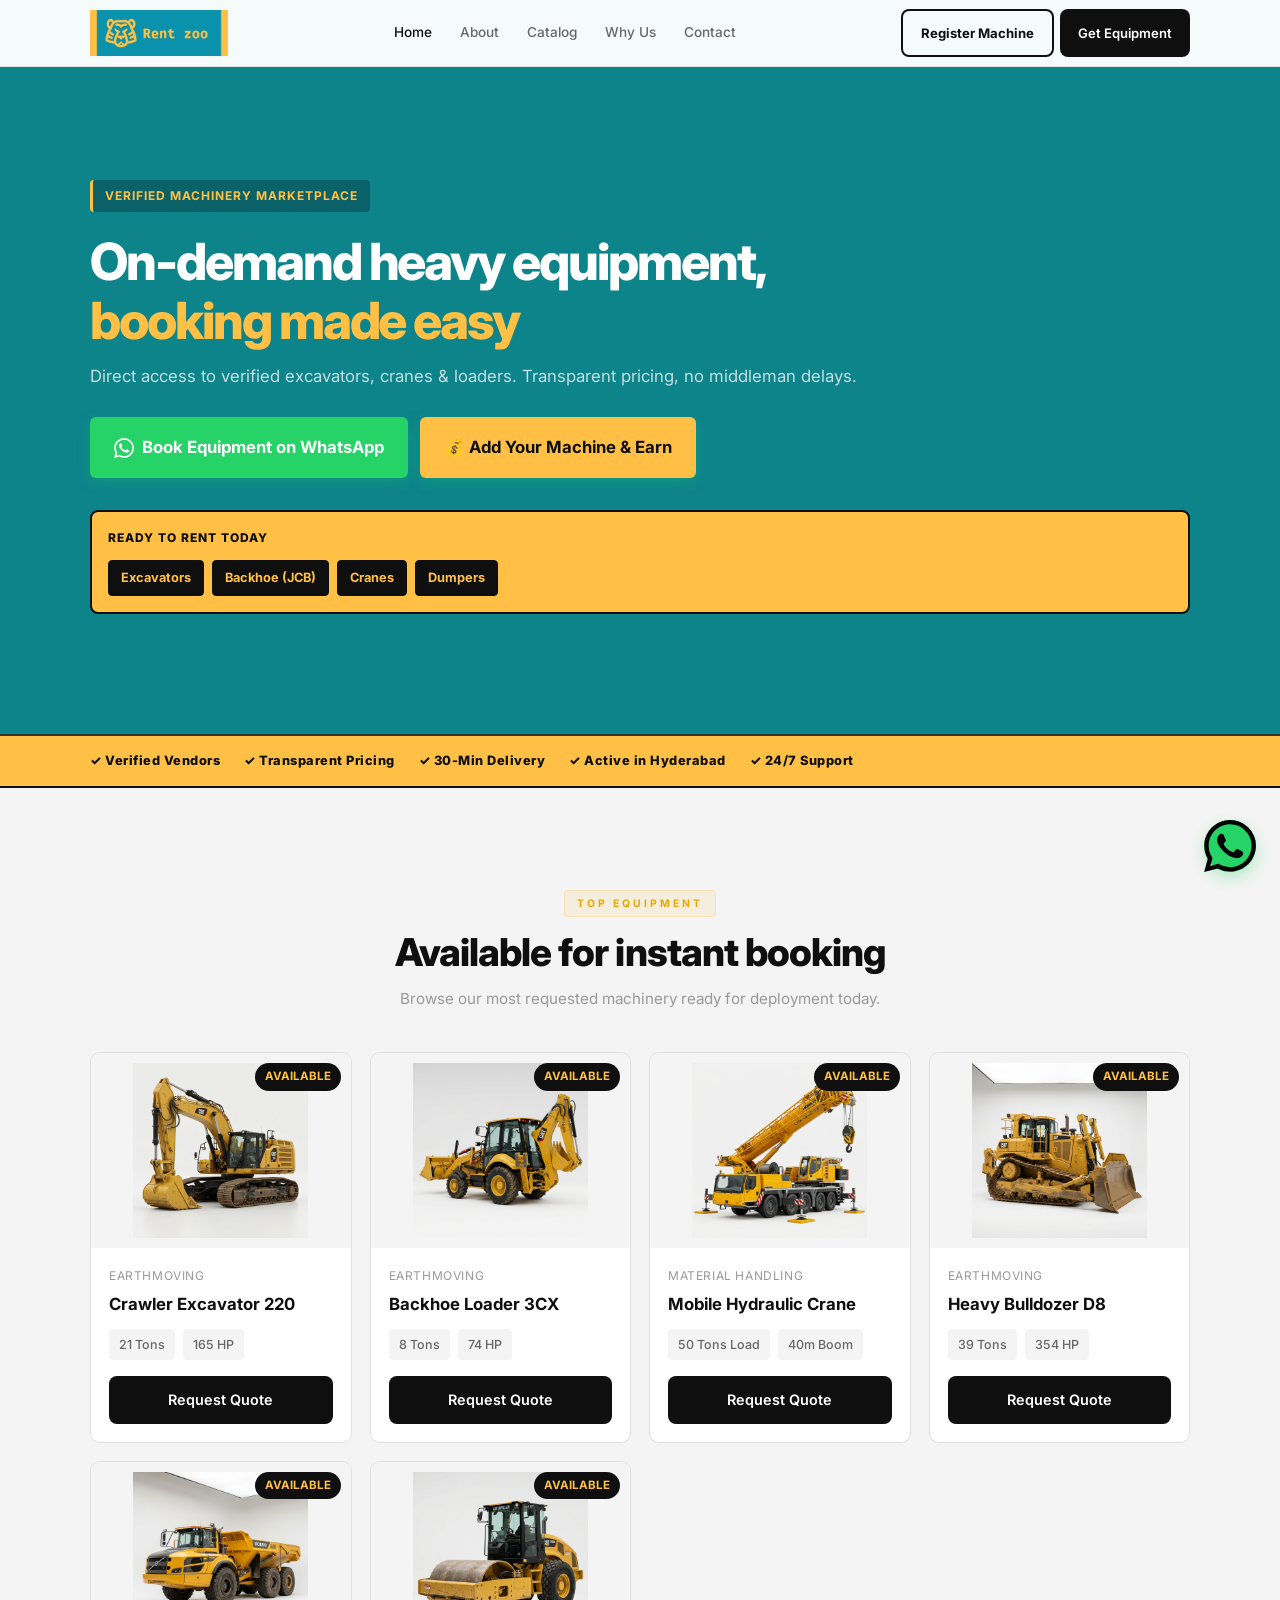
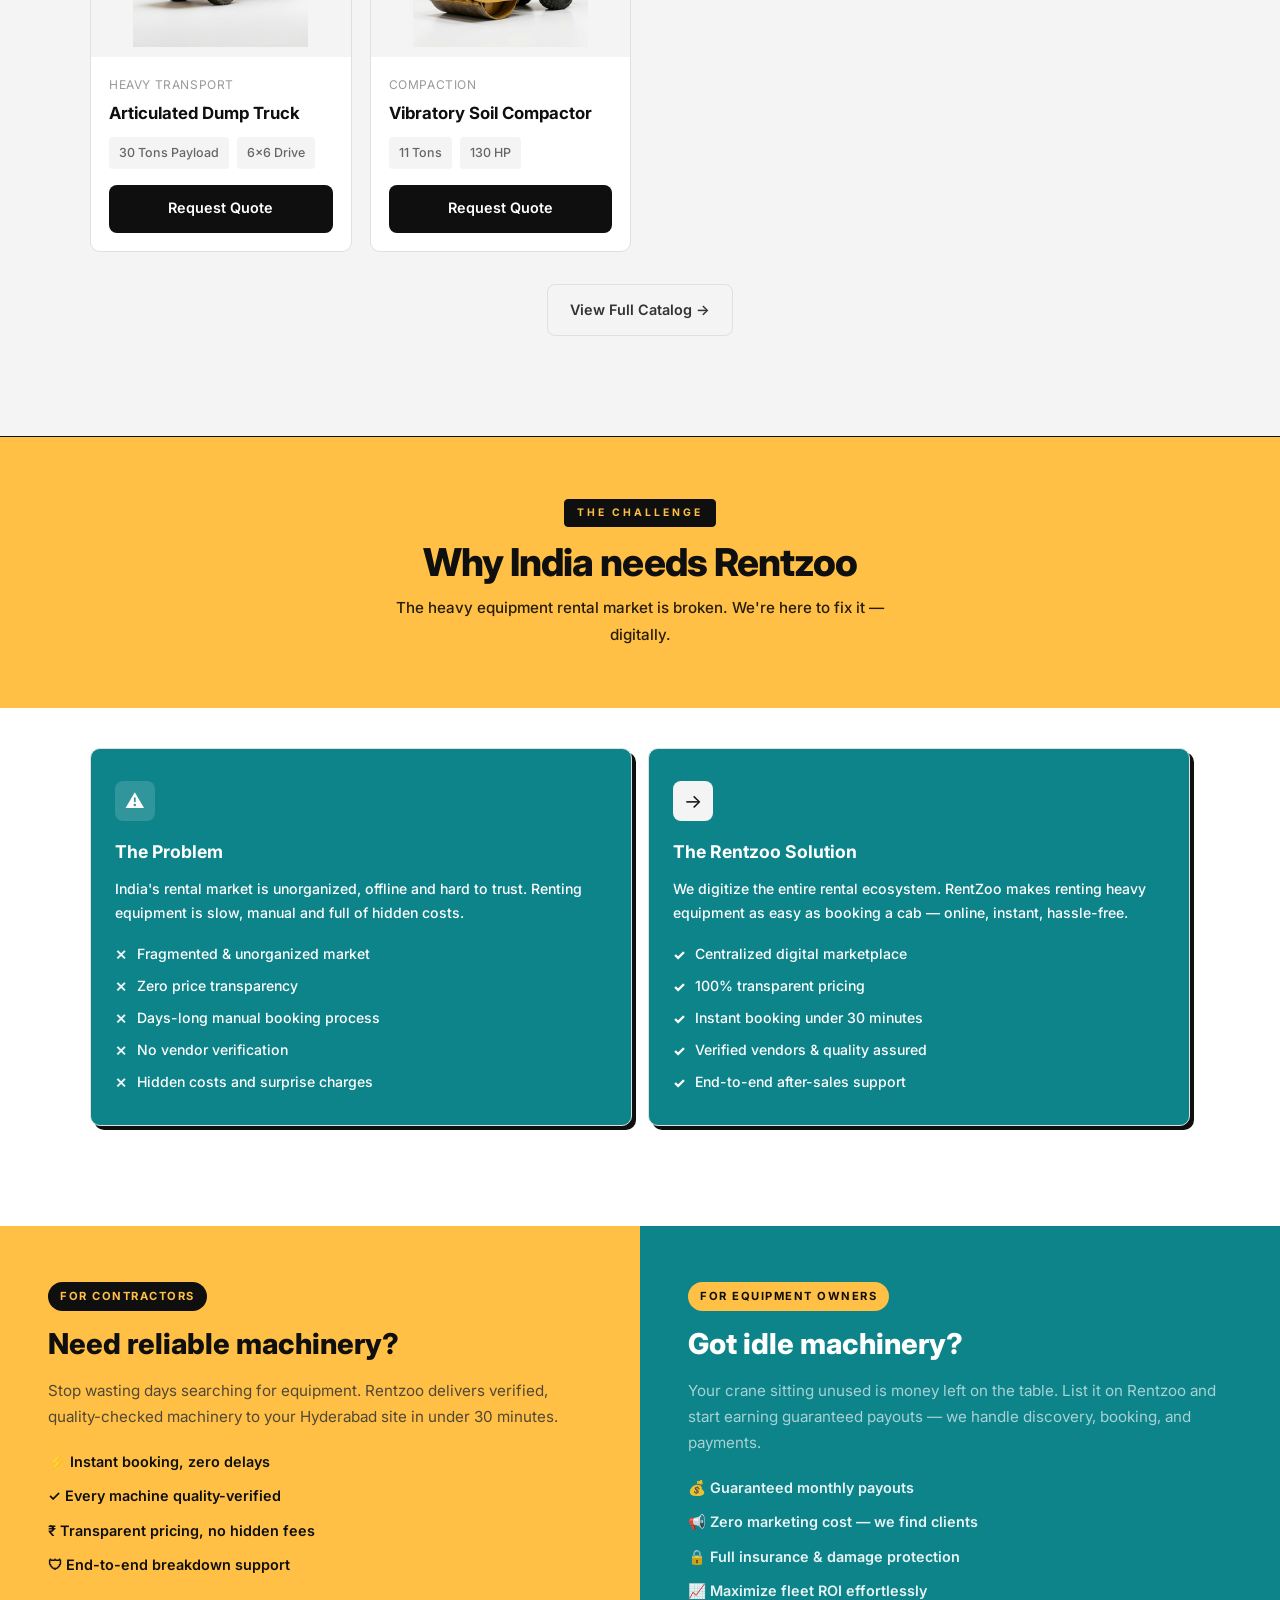
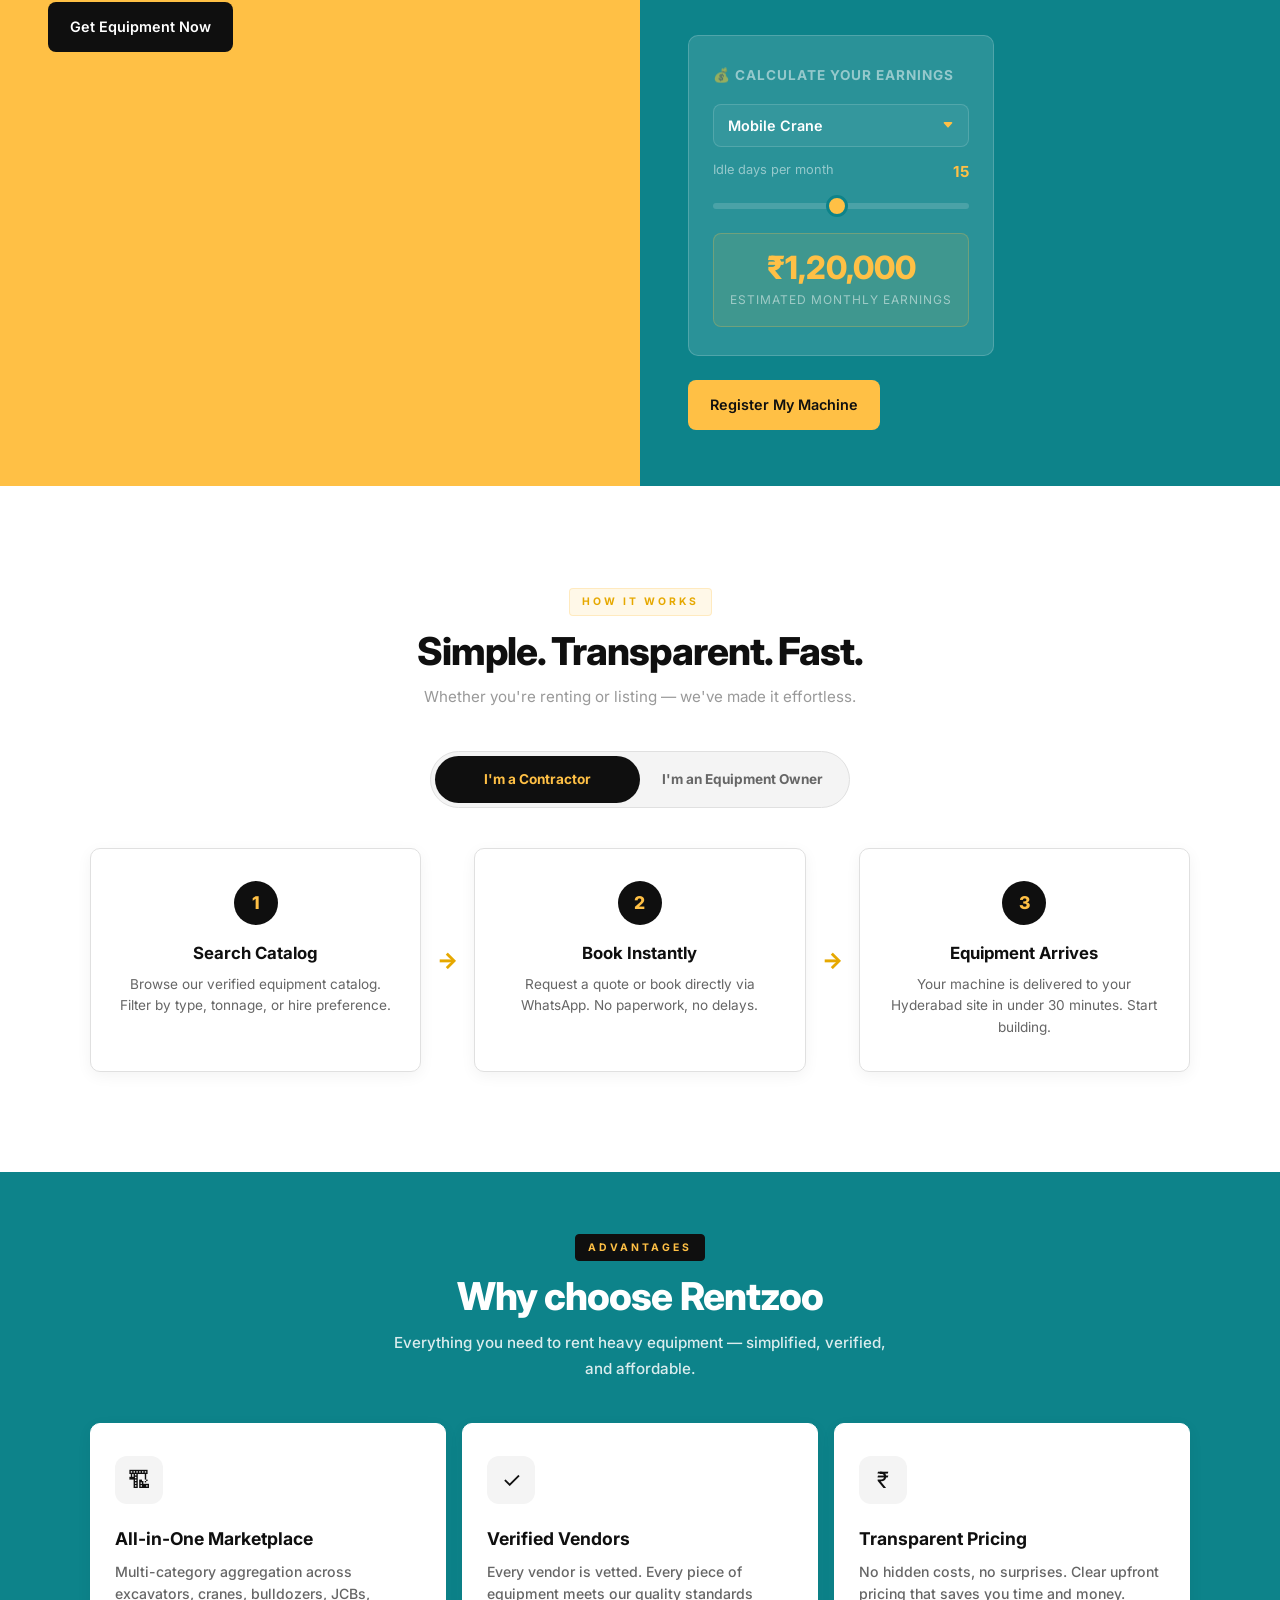
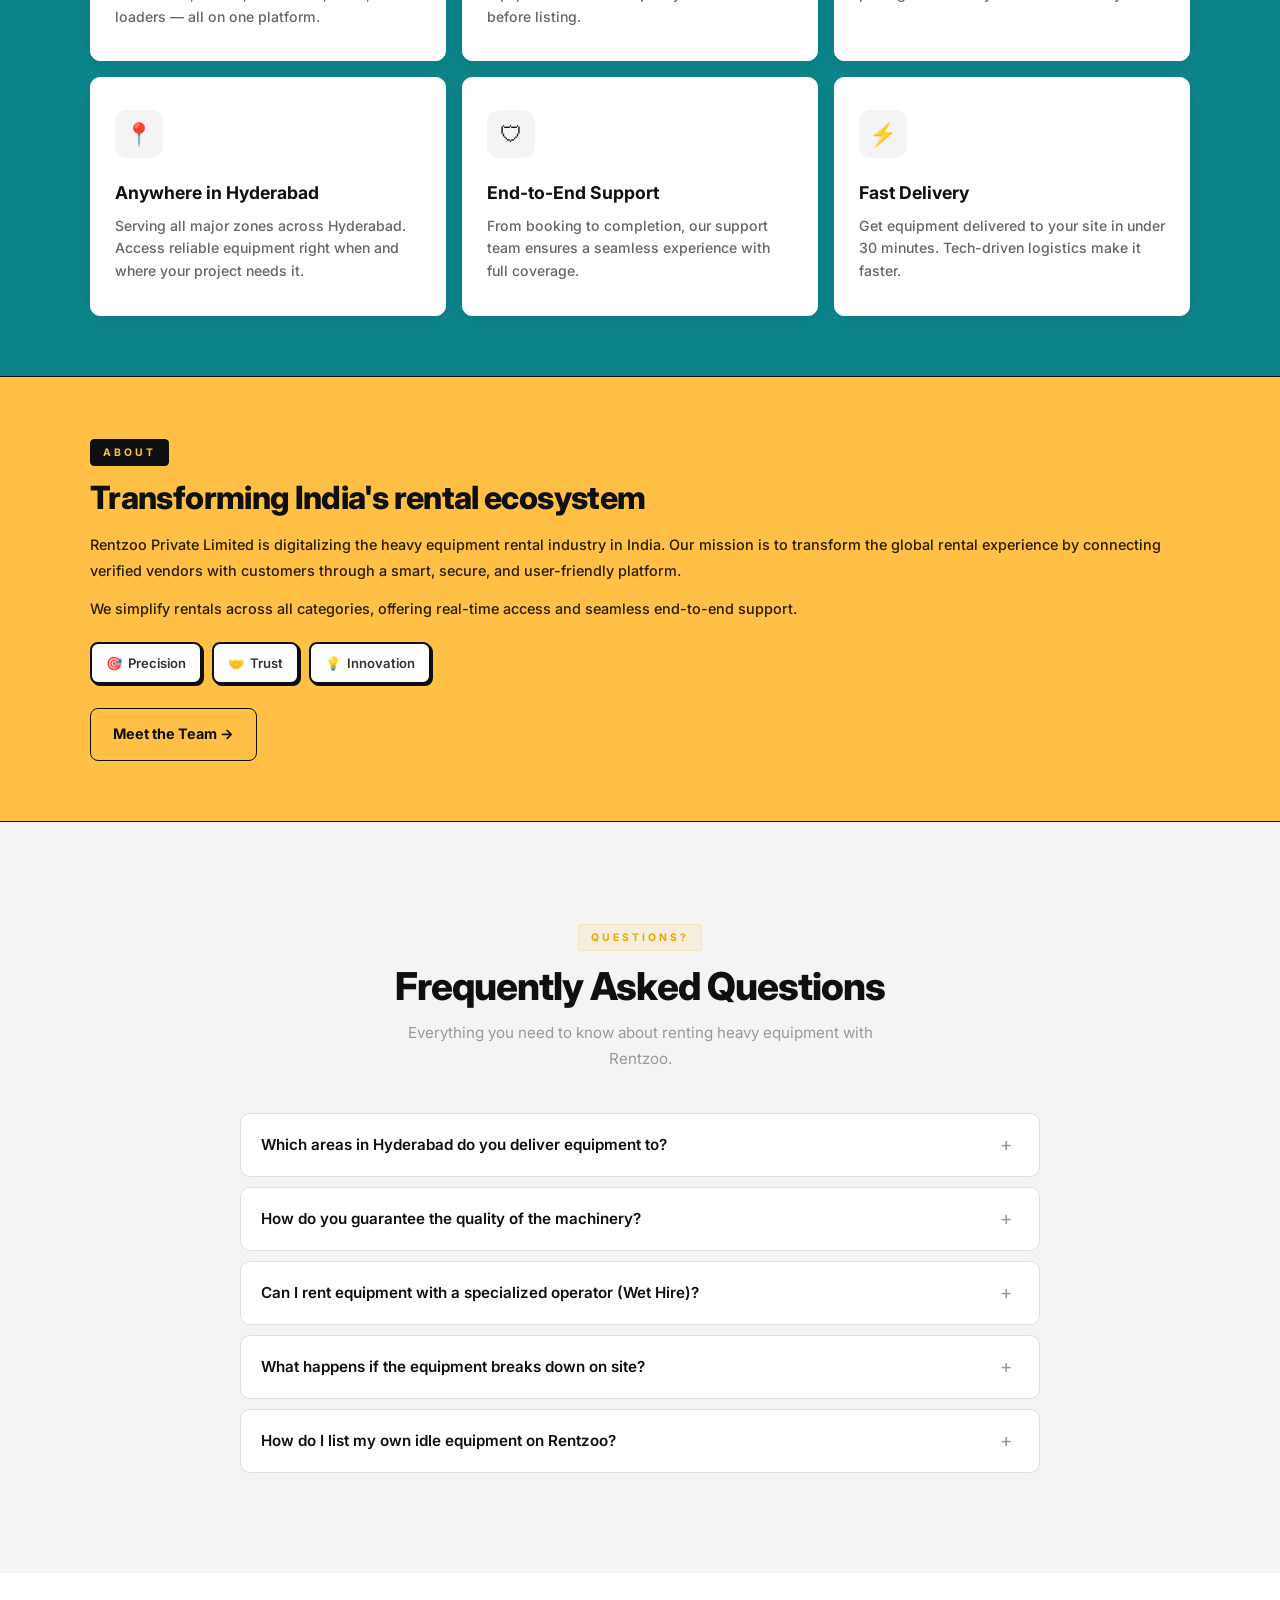
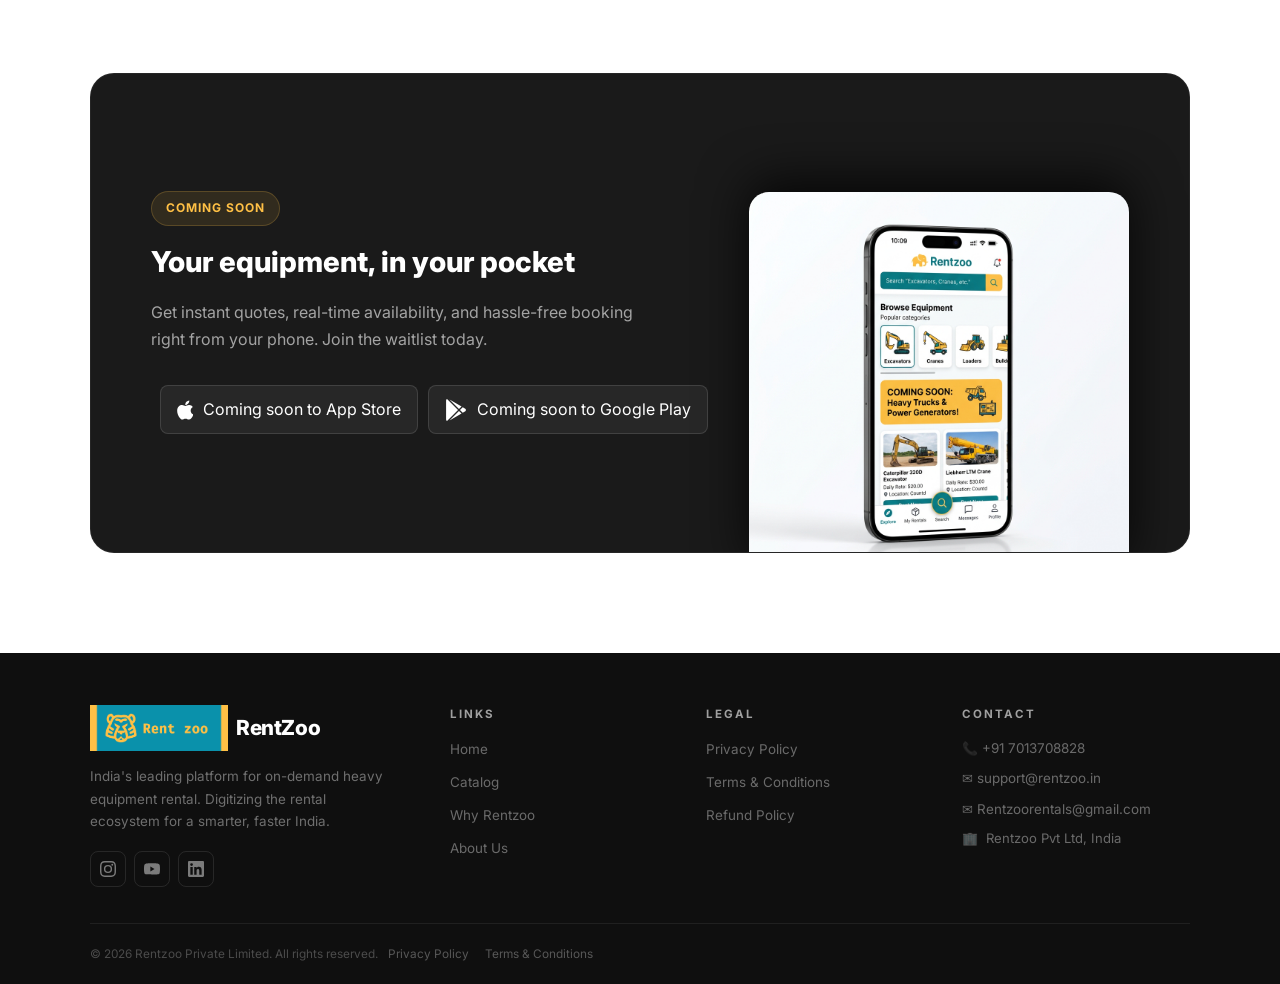
==== commit 147dd676: "core 2" ====
--- a/index.html
+++ b/index.html
@@ -313,6 +313,7 @@
 
       <!-- Tabs -->
       <div class="flow-tabs reveal">
+        <div class="flow-indicator" id="flowIndicator"></div>
         <div class="flow-tab active" id="tabContractor" onclick="switchFlow('contractor')">I'm a Contractor</div>
         <div class="flow-tab" id="tabOwner" onclick="switchFlow('owner')">I'm an Equipment Owner</div>
       </div>
--- a/styles.css
+++ b/styles.css
@@ -29,7 +29,20 @@
 /* ---- Reset ---- */
 *, *::before, *::after { margin: 0; padding: 0; box-sizing: border-box; -webkit-tap-highlight-color: transparent; }
 html { scroll-behavior: smooth; -webkit-text-size-adjust: 100%; }
-body { font-family: var(--font); background: var(--white); color: var(--gray-5); line-height: 1.7; -webkit-font-smoothing: antialiased; overflow-x: hidden; }
+body { 
+  font-family: var(--font); 
+  background: var(--white); 
+  color: var(--gray-5); 
+  line-height: 1.7; 
+  -webkit-font-smoothing: antialiased; 
+  overflow-x: hidden; 
+  animation: pageFadeIn 0.5s ease-out;
+}
+
+@keyframes pageFadeIn {
+  from { opacity: 0; }
+  to { opacity: 1; }
+}
 a { text-decoration: none; color: inherit; }
 ul, ol { list-style: none; }
 img { max-width: 100%; display: block; }
@@ -1532,6 +1545,7 @@
    INTERACTIVE DUAL FLOWCHART (#8)
    ================================================ */
 .flow-tabs {
+  position: relative;
   display: flex;
   justify-content: center;
   gap: 0;
@@ -1545,20 +1559,33 @@
   margin-right: auto;
 }
 
+.flow-indicator {
+  position: absolute;
+  top: 4px;
+  left: 4px;
+  width: calc(50% - 4px);
+  height: calc(100% - 8px);
+  background: var(--black);
+  border-radius: 50px;
+  transition: transform 0.4s cubic-bezier(0.4, 0, 0.2, 1);
+  z-index: 1;
+}
+
 .flow-tab {
+  position: relative;
   flex: 1;
   padding: 12px 20px;
   text-align: center;
   font-weight: 700;
   font-size: .85rem;
-  color: var(--gray-4);
+  color: var(--gray-400); /* Use specific color token */
   cursor: pointer;
   border-radius: 50px;
-  transition: var(--ease);
+  transition: color 0.4s var(--ease);
+  z-index: 2;
 }
 
 .flow-tab.active {
-  background: var(--black);
   color: var(--gold);
 }
 
@@ -1570,7 +1597,15 @@
   gap: 16px;
 }
 
-.flow-steps.active { display: grid; }
+.flow-steps.active {
+  display: grid;
+  animation: flowFadeIn 0.5s cubic-bezier(0.4, 0, 0.2, 1);
+}
+
+@keyframes flowFadeIn {
+  from { opacity: 0; transform: translateY(10px) scale(0.98); }
+  to { opacity: 1; transform: translateY(0) scale(1); }
+}
 
 .flow-step {
   background: var(--white);
@@ -1690,9 +1725,21 @@
   font-size: .95rem;
 }
 
-.catalog-earn-mode .machine-card .earn-price { display: block; }
+.catalog-earn-mode .machine-card .earn-price { 
+  display: block; 
+  animation: modeFadeIn 0.4s var(--ease);
+}
 .catalog-earn-mode .machine-card .machine-action { display: none; }
-.catalog-earn-mode .machine-card .machine-badge { background: var(--gold); color: var(--black); }
+.catalog-earn-mode .machine-card .machine-badge { 
+  background: var(--gold); 
+  color: var(--black);
+  transition: all 0.4s var(--ease);
+}
+
+@keyframes modeFadeIn {
+  from { opacity: 0; transform: translateY(-5px); }
+  to { opacity: 1; transform: translateY(0); }
+}
 
 /* ================================================
    APP CTA SECTION
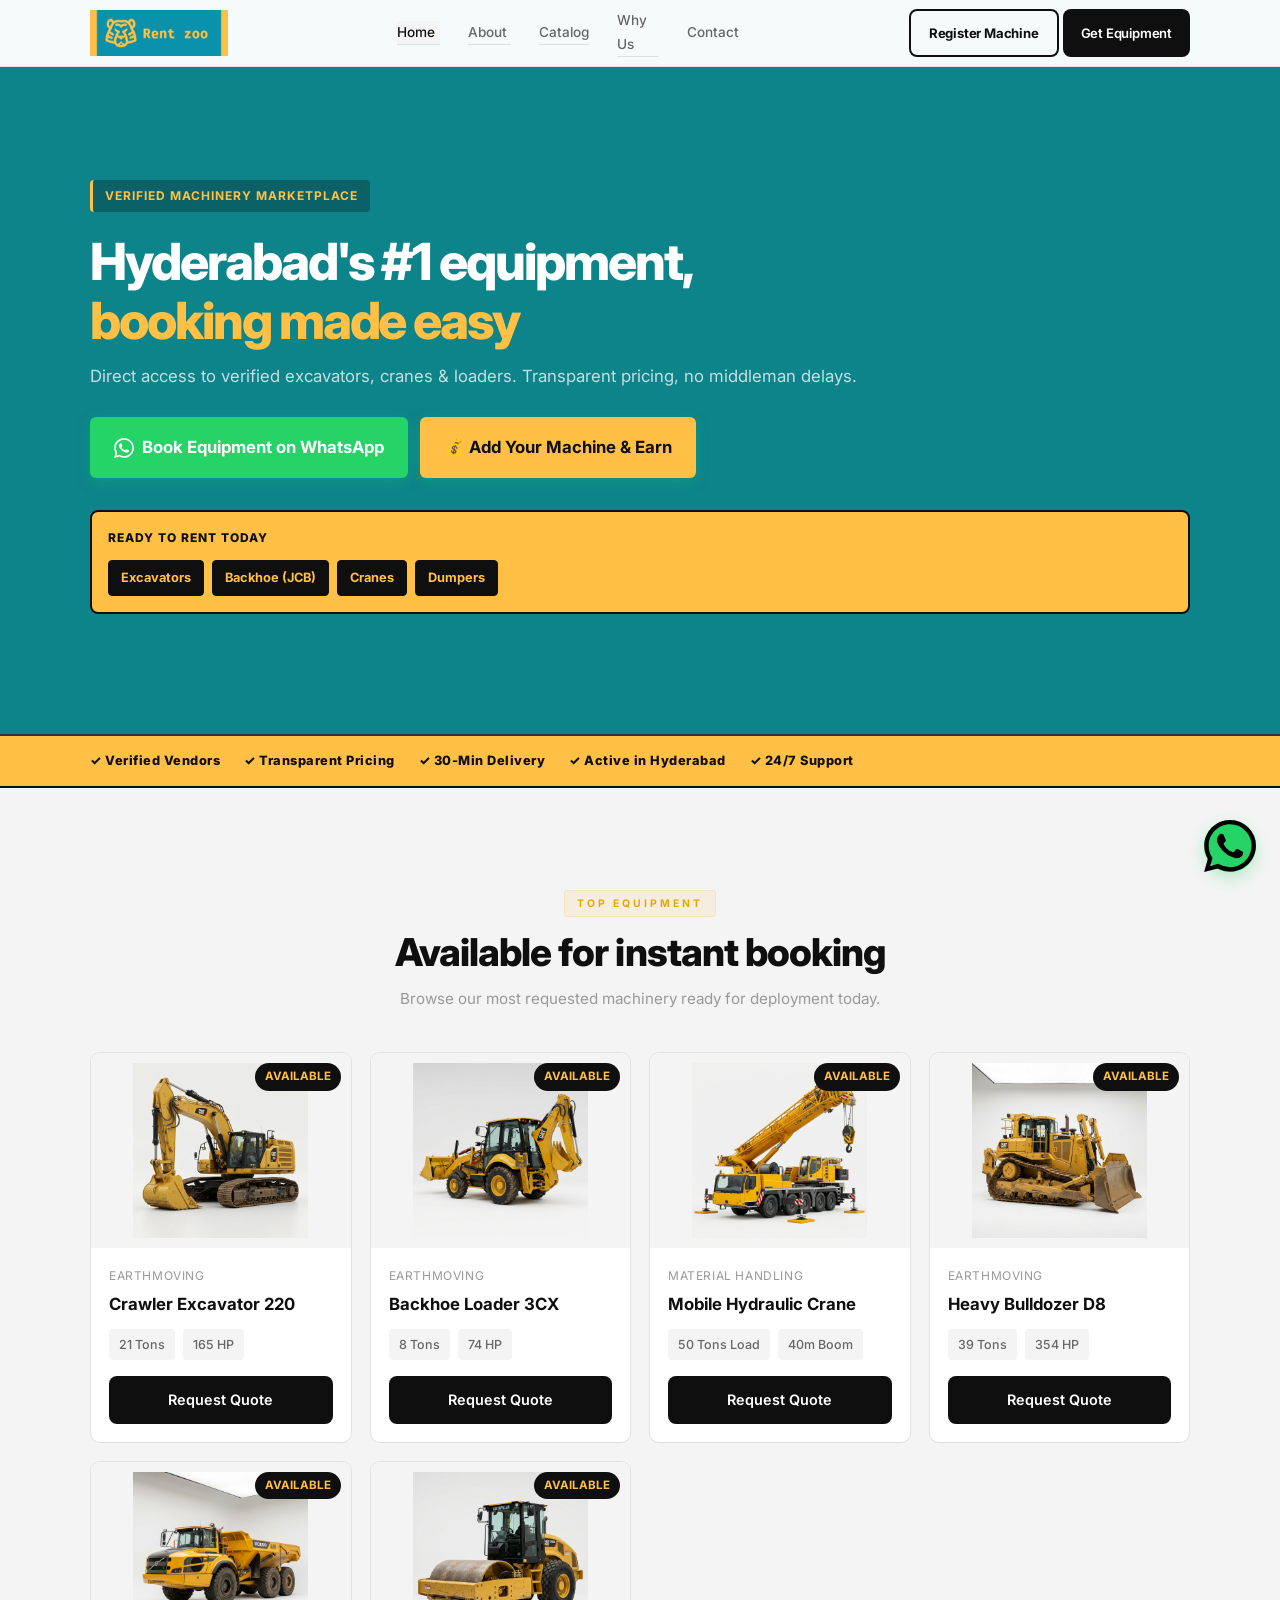
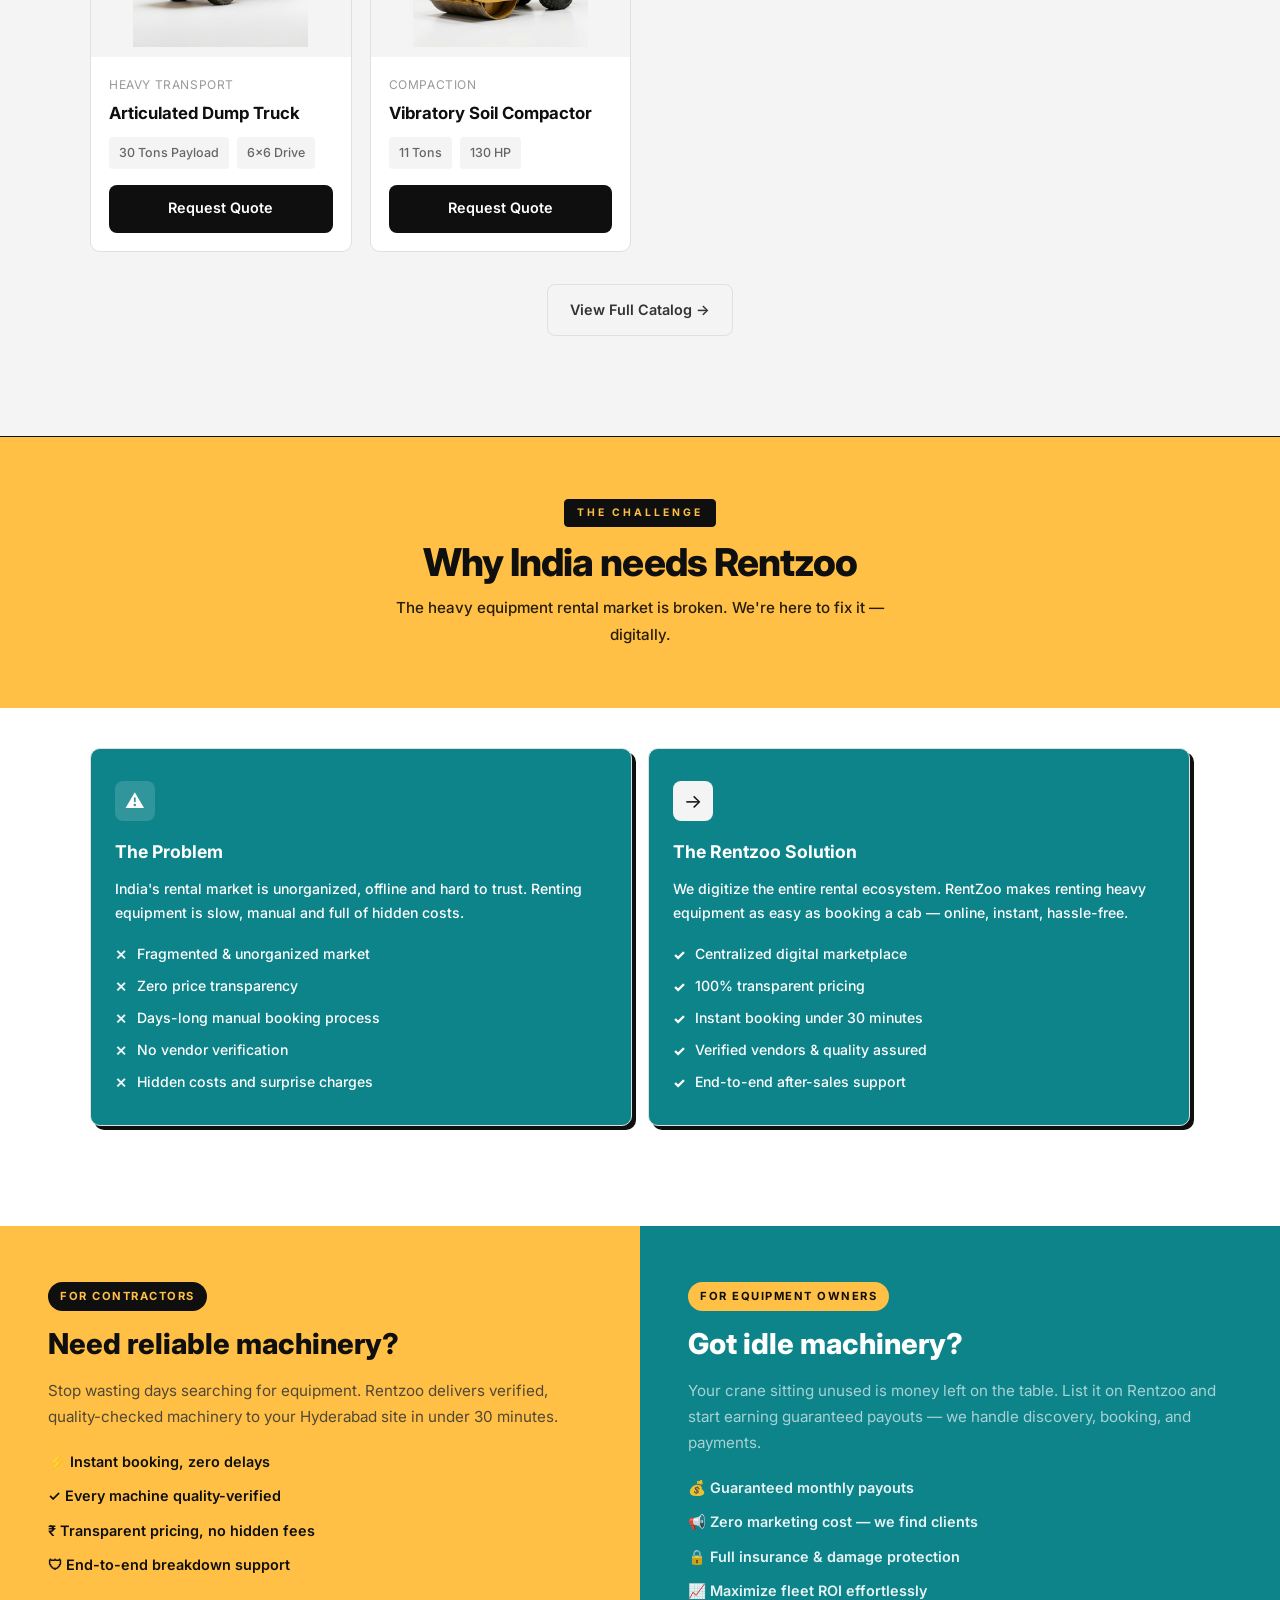
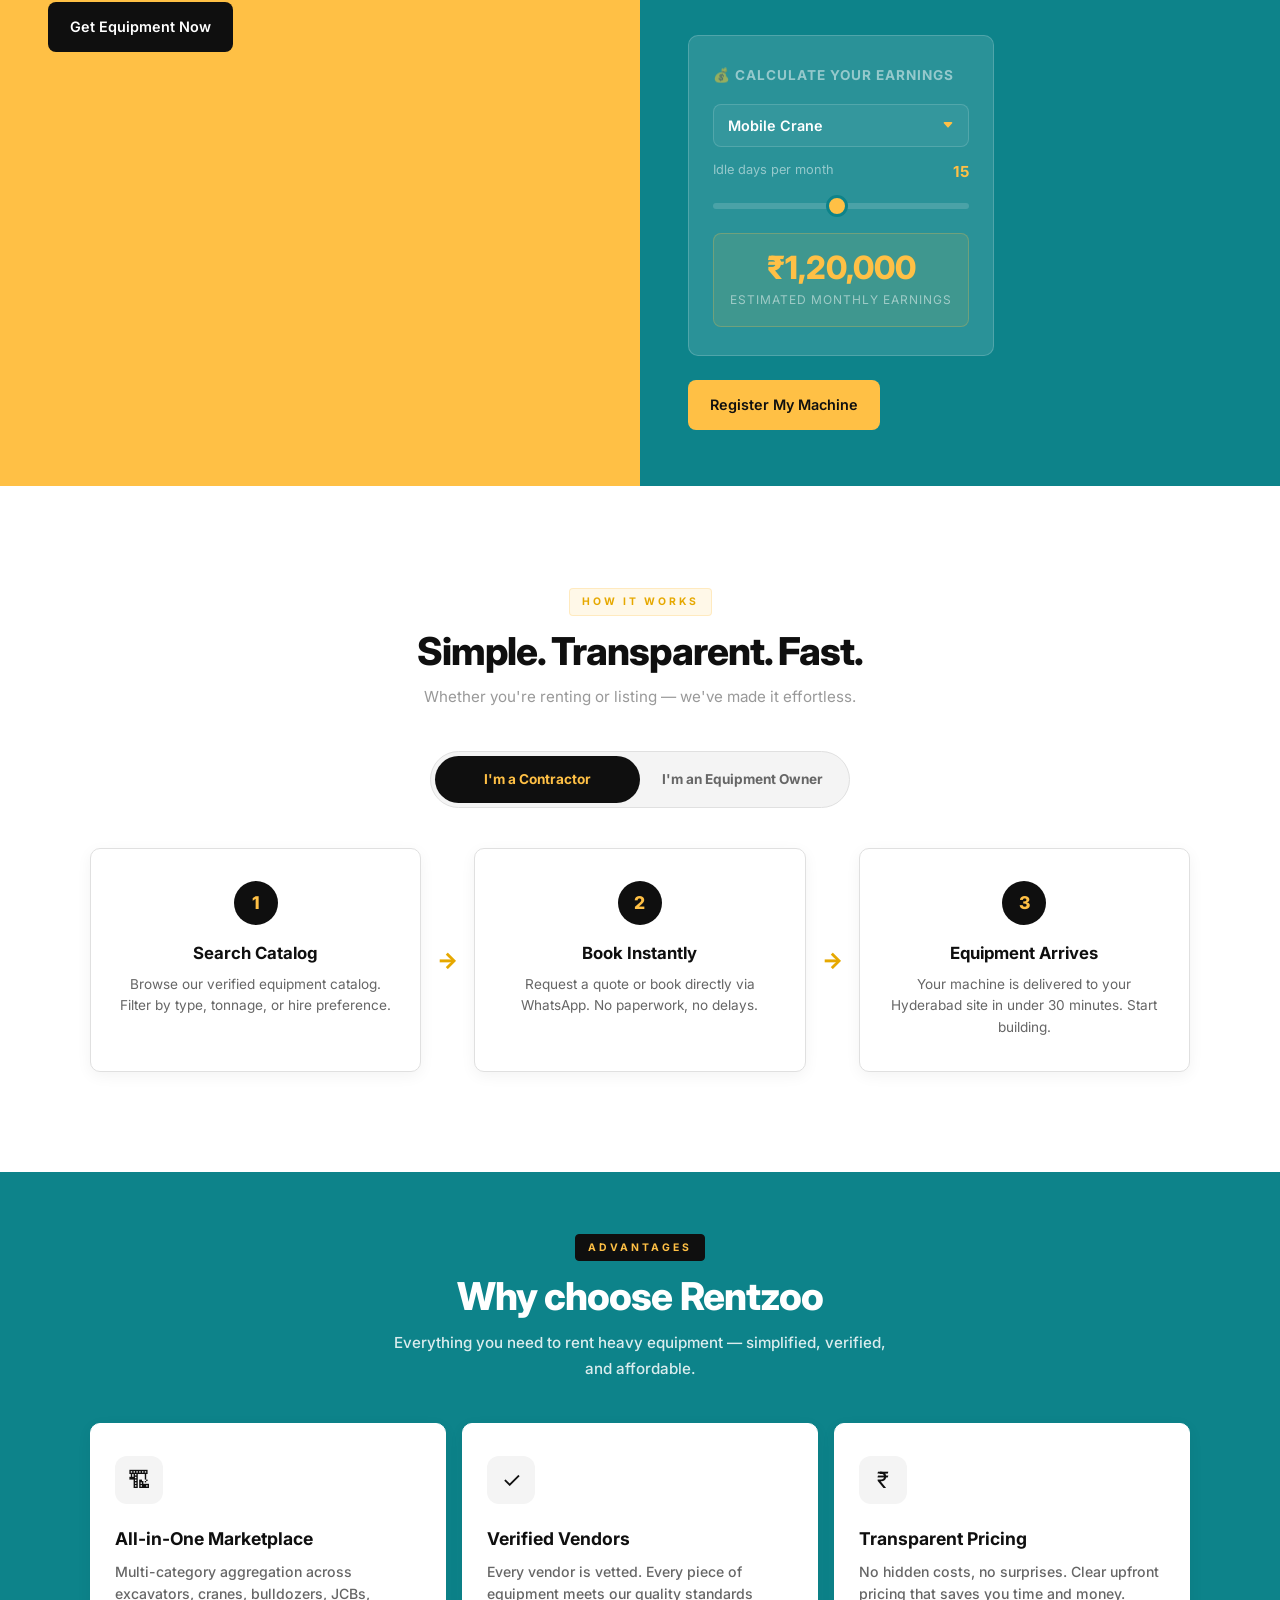
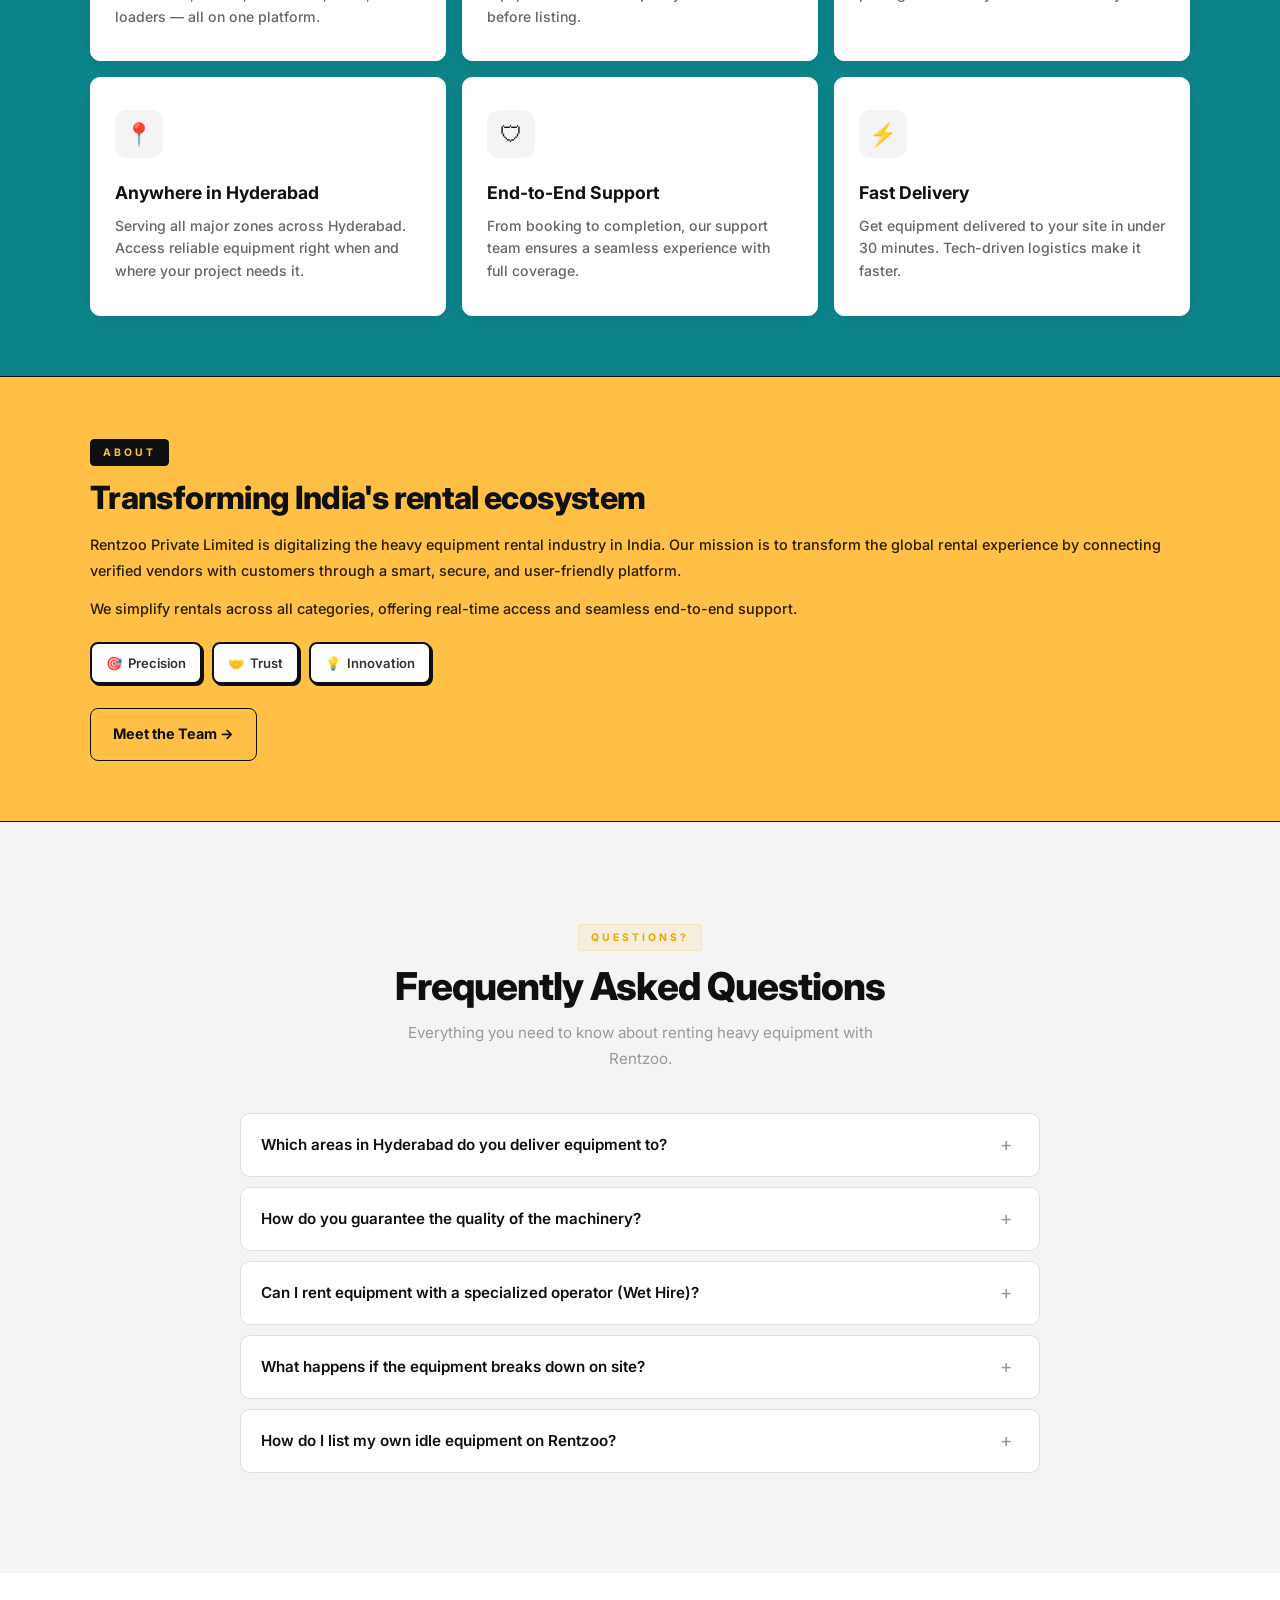
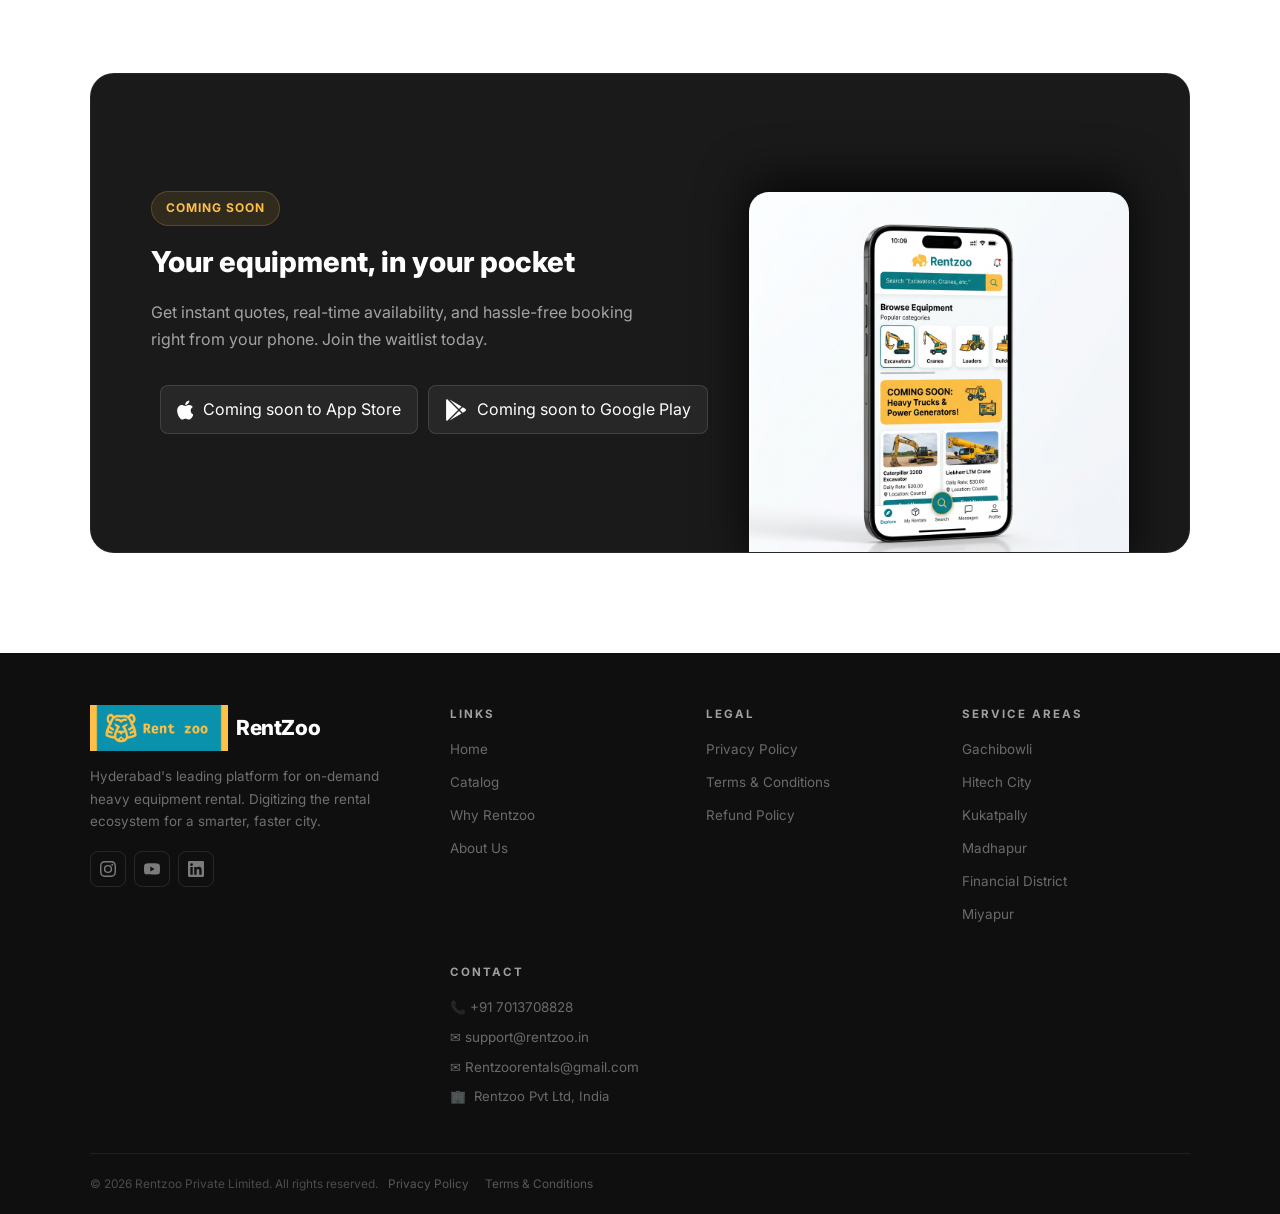
==== commit d6b45e0f: "push seo" ====
--- a/index.html
+++ b/index.html
@@ -3,16 +3,66 @@
 <head>
   <meta charset="UTF-8">
   <meta name="viewport" content="width=device-width, initial-scale=1.0">
-  <title>Rentzoo — On-Demand Heavy Equipment Rental Platform</title>
-  <meta name="description" content="Rentzoo is India's leading digital platform for renting heavy equipment and operators on-demand. Verified vendors, transparent pricing, delivered under 30 minutes.">
-
-  <meta property="og:title" content="Rentzoo — On-Demand Heavy Equipment Rental Platform">
-  <meta property="og:description" content="Rentzoo is India's leading digital platform for renting heavy equipment and operators on-demand.">
+  <title>Rentzoo — #1 Heavy Equipment Rental Marketplace in Hyderabad</title>
+  <meta name="description" content="Rentzoo is Hyderabad's leading digital platform for renting heavy equipment and operators. Get verified excavators, JCBs, and cranes in Hyderabad with transparent pricing.">
+
+  <meta property="og:title" content="Rentzoo — Heavy Equipment Rental in Hyderabad">
+  <meta property="og:description" content="Rentzoo is Hyderabad's leading digital platform for renting heavy equipment on-demand. Verified vendors, transparent pricing, fast delivery.">
   <meta property="og:image" content="https://rentzoo.in/assets/images/logo.png">
   <meta property="og:url" content="https://rentzoo.in">
   <meta property="og:type" content="website">
 
+  <!-- Local SEO Schema -->
+  <script type="application/ld+json">
+  {
+    "@context": "https://schema.org",
+    "@type": "LocalBusiness",
+    "name": "Rentzoo",
+    "image": "https://rentzoo.in/assets/images/logo.png",
+    "@id": "https://rentzoo.in",
+    "url": "https://rentzoo.in",
+    "telephone": "+917013708828",
+    "address": {
+      "@type": "PostalAddress",
+      "streetAddress": "Rentzoo Private Limited",
+      "addressLocality": "Hyderabad",
+      "addressRegion": "Telangana",
+      "postalCode": "500001",
+      "addressCountry": "IN"
+    },
+    "geo": {
+      "@type": "GeoCoordinates",
+      "latitude": 17.3850,
+      "longitude": 78.4867
+    },
+    "servesCrawl": true,
+    "areaServed": {
+      "@type": "City",
+      "name": "Hyderabad"
+    },
+    "openingHoursSpecification": {
+      "@type": "OpeningHoursSpecification",
+      "dayOfWeek": [
+        "Monday",
+        "Tuesday",
+        "Wednesday",
+        "Thursday",
+        "Friday",
+        "Saturday"
+      ],
+      "opens": "08:00",
+      "closes": "20:00"
+    }
+  }
+  </script>
+
   <link rel="icon" href="assets/images/favicon.png" type="image/png">
+  <link rel="manifest" href="/manifest.json">
+  <link rel="apple-touch-icon" href="/assets/icons/apple-touch-icon.png">
+  <meta name="theme-color" content="#0d838a">
+  <meta name="apple-mobile-web-app-capable" content="yes">
+  <meta name="apple-mobile-web-app-status-bar-style" content="black-translucent">
+  <meta name="apple-mobile-web-app-title" content="Rentzoo">
   <link rel="stylesheet" href="styles.css">
 </head>
 <body>
@@ -26,10 +76,10 @@
 
       <ul class="nav-links" id="navLinks">
         <li><a href="/" class="active">Home</a></li>
-        <li><a href="/about">About</a></li>
-        <li><a href="/catalog">Catalog</a></li>
-        <li><a href="/#why-us">Why Us</a></li>
-        <li><a href="/contact">Contact</a></li>
+        <li><a href="/about.html">About</a></li>
+        <li><a href="/catalog.html">Catalog</a></li>
+        <li><a href="/index.html#why-us">Why Us</a></li>
+        <li><a href="/contact.html">Contact</a></li>
       </ul>
 
       <div class="nav-right">
@@ -54,7 +104,7 @@
         <span>Verified Machinery Marketplace</span>
       </div>
 
-      <h1>On-demand heavy equipment,<br><span class="highlight">booking made easy</span></h1>
+      <h1>Hyderabad's #1 equipment,<br><span class="highlight">booking made easy</span></h1>
 
       <p class="hero-sub">Direct access to verified excavators, cranes & loaders. Transparent pricing, no middleman delays.</p>
 
@@ -105,7 +155,7 @@
         <div class="machine-card reveal">
           <div class="machine-img-wrapper">
             <span class="machine-badge">Available</span>
-            <img src="assets/images/catalog/excavator.png" alt="Crawler Excavator">
+            <img src="assets/images/catalog/excavator.png" alt="Crawler Excavator for rent in Hyderabad">
           </div>
           <div class="machine-info">
             <span class="machine-category">Earthmoving</span>
@@ -121,7 +171,7 @@
         <div class="machine-card reveal">
           <div class="machine-img-wrapper">
             <span class="machine-badge">Available</span>
-            <img src="assets/images/catalog/backhoe.png" alt="Backhoe Loader">
+            <img src="assets/images/catalog/backhoe.png" alt="JCB Backhoe Loader for rent in Hyderabad">
           </div>
           <div class="machine-info">
             <span class="machine-category">Earthmoving</span>
@@ -137,7 +187,7 @@
         <div class="machine-card reveal">
           <div class="machine-img-wrapper">
             <span class="machine-badge">Available</span>
-            <img src="assets/images/catalog/crane.png" alt="Mobile Crane">
+            <img src="assets/images/catalog/crane.png" alt="Mobile Hydraulic Crane rental Hyderabad">
           </div>
           <div class="machine-info">
             <span class="machine-category">Material Handling</span>
@@ -153,7 +203,7 @@
         <div class="machine-card reveal">
           <div class="machine-img-wrapper">
             <span class="machine-badge">Available</span>
-            <img src="assets/images/catalog/bulldozer.png" alt="Construction Bulldozer">
+            <img src="assets/images/catalog/bulldozer.png" alt="Heavy Bulldozer rental Hyderabad">
           </div>
           <div class="machine-info">
             <span class="machine-category">Earthmoving</span>
@@ -199,7 +249,7 @@
         </div>
       </div>
       <div style="text-align: center; margin-top: 32px;">
-         <a href="catalog" class="btn btn-outline" id="about-learn-more">View Full Catalog →</a>
+         <a href="/catalog.html" class="btn btn-outline" id="about-learn-more">View Full Catalog →</a>
       </div>
     </div>
   </section>
@@ -421,7 +471,7 @@
             <div class="pill"><span>🤝</span> Trust</div>
             <div class="pill"><span>💡</span> Innovation</div>
           </div>
-          <a href="about" class="btn btn-outline mt" id="about-learn-more">Meet the Team →</a>
+          <a href="/about.html" class="btn btn-outline mt" id="about-learn-more">Meet the Team →</a>
         </div>
       </div>
     </div>
@@ -518,7 +568,7 @@
             <img src="assets/images/logo.png" alt="Rentzoo">
             <span>RentZoo</span>
           </a>
-          <p>India's leading platform for on-demand heavy equipment rental. Digitizing the rental ecosystem for a smarter, faster India.</p>
+          <p>Hyderabad's leading platform for on-demand heavy equipment rental. Digitizing the rental ecosystem for a smarter, faster city.</p>
           <div class="footer-socials">
             <a href="https://instagram.com/rentzoo" target="_blank" rel="noopener" aria-label="Instagram" id="social-instagram">
               <svg width="16" height="16" viewBox="0 0 24 24" fill="currentColor"><path d="M12 2.163c3.204 0 3.584.012 4.85.07 3.252.148 4.771 1.691 4.919 4.919.058 1.265.069 1.645.069 4.849 0 3.205-.012 3.584-.069 4.849-.149 3.225-1.664 4.771-4.919 4.919-1.266.058-1.644.07-4.85.07-3.204 0-3.584-.012-4.849-.07-3.26-.149-4.771-1.699-4.919-4.92-.058-1.265-.07-1.644-.07-4.849 0-3.204.013-3.583.07-4.849.149-3.227 1.664-4.771 4.919-4.919 1.266-.057 1.645-.069 4.849-.069zM12 0C8.741 0 8.333.014 7.053.072 2.695.272.273 2.69.073 7.052.014 8.333 0 8.741 0 12c0 3.259.014 3.668.072 4.948.2 4.358 2.618 6.78 6.98 6.98C8.333 23.986 8.741 24 12 24c3.259 0 3.668-.014 4.948-.072 4.354-.2 6.782-2.618 6.979-6.98.059-1.28.073-1.689.073-4.948 0-3.259-.014-3.667-.072-4.947-.196-4.354-2.617-6.78-6.979-6.98C15.668.014 15.259 0 12 0zm0 5.838a6.162 6.162 0 100 12.324 6.162 6.162 0 000-12.324zM12 16a4 4 0 110-8 4 4 0 010 8zm6.406-11.845a1.44 1.44 0 100 2.881 1.44 1.44 0 000-2.881z"/></svg>
@@ -536,15 +586,24 @@
           <div class="footer-col">
             <h4>Links</h4>
             <a href="/">Home</a>
-            <a href="/catalog">Catalog</a>
-            <a href="/#why-us">Why Rentzoo</a>
-            <a href="/about">About Us</a>
+            <a href="/catalog.html">Catalog</a>
+            <a href="/index.html#why-us">Why Rentzoo</a>
+            <a href="/about.html">About Us</a>
           </div>
           <div class="footer-col">
             <h4>Legal</h4>
-            <a href="/privacy">Privacy Policy</a>
-            <a href="/terms">Terms &amp; Conditions</a>
-            <a href="/refund">Refund Policy</a>
+            <a href="/privacy.html">Privacy Policy</a>
+            <a href="/terms.html">Terms &amp; Conditions</a>
+            <a href="/refund.html">Refund Policy</a>
+          </div>
+          <div class="footer-col">
+            <h4>Service Areas</h4>
+            <a href="#">Gachibowli</a>
+            <a href="#">Hitech City</a>
+            <a href="#">Kukatpally</a>
+            <a href="#">Madhapur</a>
+            <a href="#">Financial District</a>
+            <a href="#">Miyapur</a>
           </div>
           <div class="footer-col">
             <h4>Contact</h4>
@@ -568,8 +627,8 @@
       <div class="footer-bottom">
         <p>© 2026 Rentzoo Private Limited. All rights reserved.</p>
         <div class="footer-bottom-links">
-          <a href="privacy">Privacy Policy</a>
-          <a href="terms">Terms &amp; Conditions</a>
+          <a href="/privacy.html">Privacy Policy</a>
+          <a href="/terms.html">Terms &amp; Conditions</a>
         </div>
       </div>
     </div>
--- a/styles.css
+++ b/styles.css
@@ -222,48 +222,77 @@
   letter-spacing: -.02em;
 }
 
-/* Mobile: drawer */
+/* Mobile: Top Slide-Down Drawer */
 .nav-links {
-  position: fixed;
-  top: 0; right: -100%;
-  width: 72vw; max-width: 280px;
-  height: 100vh;
+  position: absolute;
+  top: 100%; /* drops down right under the navbar */
+  left: 0;
+  width: 100%;
   background: var(--white);
-  display: flex;
+  display: flex !important;
   flex-direction: column;
-  justify-content: center;
-  gap: 8px;
-  padding: 0 32px;
-  z-index: 1001;
-  border-left: 1px solid var(--gray-2);
-  box-shadow: -8px 0 32px rgba(0,0,0,.08);
-  transition: right .3s ease;
-}
-
-.nav-links.open { right: 0; }
+  align-items: flex-start;
+  gap: 0;
+  padding: 0;
+  margin: 0;
+  border-bottom: 2px solid var(--black);
+  z-index: 950;
+  box-shadow: 0 10px 30px rgba(0,0,0,0.1);
+  
+  /* Robust drawer animation using max-height */
+  max-height: 0;
+  overflow: hidden;
+  opacity: 0;
+  visibility: hidden;
+  transition: all 0.35s ease;
+}
+
+.nav-links.open {
+  opacity: 1;
+  visibility: visible;
+  max-height: 400px; /* enough to show all links */
+}
+
+.nav-links li {
+  width: 100%;
+  border-bottom: 1px solid var(--gray-2);
+}
+
+.nav-links li:last-child {
+  border-bottom: none;
+}
 
 .nav-links li a {
   display: block;
-  padding: 10px 0;
-  font-size: 1rem;
-  font-weight: 500;
-  color: var(--gray-5);
-  border-bottom: 1px solid var(--gray-1);
-  transition: var(--ease);
+  width: 100%;
+  padding: 16px 24px;
+  font-size: 1.05rem;
+  font-weight: 700;
+  color: var(--black);
+  text-align: left;
+  transition: background 0.2s ease, opacity 0.2s ease;
+}
+
+.nav-links li a:active {
+  opacity: 0.7;
 }
 
 .nav-links li a:hover,
-.nav-links li a.active { color: var(--black); }
-
-.nav-right { display: flex; align-items: center; gap: 6px; }
+.nav-links li a.active {
+  background: var(--gray-1);
+}
+
+.nav-right { display: flex; align-items: center; gap: 4px; }
 
 .nav-cta-btn {
   display: inline-flex;
-  font-size: .65rem;
-  padding: 6px 10px;
+  font-size: .58rem;
+  padding: 5px 8px;
   white-space: nowrap;
-}
-
+  letter-spacing: -0.2px;
+}
+
+/* Modern hamburger with animated bars */
 .hamburger {
   display: flex;
   flex-direction: column;
@@ -273,30 +302,40 @@
   border: none;
   cursor: pointer;
   -webkit-tap-highlight-color: transparent;
-  z-index: 999;
+  z-index: 1100;
+  position: relative;
 }
 
 .hamburger span {
   display: block;
-  width: 22px;
-  height: 2px;
+  width: 24px;
+  height: 2.5px;
   background: var(--black);
-  border-radius: 2px;
-  transition: var(--ease);
-}
-
-.hamburger.active span:nth-child(1) { transform: rotate(45deg) translate(5px, 5px); }
-.hamburger.active span:nth-child(2) { opacity: 0; }
-.hamburger.active span:nth-child(3) { transform: rotate(-45deg) translate(5px, -5px); }
-
+  border-radius: 3px;
+  transition: transform 0.4s cubic-bezier(0.4, 0, 0.2, 1),
+              opacity 0.3s ease,
+              background 0.3s ease;
+  transform-origin: center;
+}
+
+.hamburger.active span {
+  background: var(--black);
+}
+.hamburger.active span:nth-child(1) {
+  transform: rotate(45deg) translate(5px, 5px);
+}
+.hamburger.active span:nth-child(2) {
+  opacity: 0;
+  transform: scaleX(0);
+}
+.hamburger.active span:nth-child(3) {
+  transform: rotate(-45deg) translate(5px, -5px);
+}
+
+/* Overlay for the menu */
 .nav-overlay {
-  display: none;
-  position: fixed;
-  inset: 0;
-  background: rgba(0,0,0,.4);
-  z-index: 900;
-}
-.nav-overlay.active { display: block; }
+  display: none !important;
+}
 
 /* ================================================
    HERO
@@ -1297,22 +1336,37 @@
   /* Inline nav on desktop */
   .nav-links {
     position: static;
-    width: auto; height: auto; max-width: none;
+    inset: unset;
+    width: auto; height: auto; max-width: none; max-height: none; overflow: visible;
     background: none;
+    backdrop-filter: none;
+    -webkit-backdrop-filter: none;
     flex-direction: row;
     justify-content: center;
+    align-items: center;
     padding: 0;
     gap: 28px;
     box-shadow: none;
     border: none;
-    display: flex;
+    display: flex !important;
+    opacity: 1;
+    visibility: visible;
   }
 
   .nav-links li a {
     font-size: .85rem;
+    font-weight: 500;
     padding: 0;
     border: none;
+    color: var(--gray-5);
+    transform: none;
+    opacity: 1;
+    letter-spacing: 0;
+    text-align: left;
   }
+
+  .nav-links li a:hover,
+  .nav-links li a.active { color: var(--black); }
 
   .nav-cta-btn { font-size: .82rem; padding: 10px 18px; }
   .hamburger { display: none; }
@@ -1333,6 +1387,16 @@
   .team-grid:has(.team-card:nth-child(5):last-child) .team-card { grid-column: span 2; }
   .team-grid:has(.team-card:nth-child(5):last-child) .team-card:nth-child(4) { grid-column: 2 / span 2; }
   .team-grid:has(.team-card:nth-child(5):last-child) .team-card:nth-child(5) { grid-column: 4 / span 2; }
+
+  /* 4-member centering */
+  .team-grid:has(.team-card:nth-child(4):last-child) { grid-template-columns: repeat(4, 1fr); }
+  .team-grid:has(.team-card:nth-child(4):last-child) .team-card { grid-column: span 2; }
+  .team-grid:has(.team-card:nth-child(4):last-child) :is(.team-card:nth-child(3), .team-card:nth-child(4)) { grid-row: 2; }
+  
+  @media (min-width: 1200px) {
+    .team-grid:has(.team-card:nth-child(4):last-child) { grid-template-columns: repeat(4, 1fr); }
+    .team-grid:has(.team-card:nth-child(4):last-child) .team-card { grid-column: span 1; }
+  }
 
   .footer-brand { flex: 1 1 auto; max-width: 320px; }
   .footer-links { flex: 1; }
@@ -1818,3 +1882,75 @@
     align-items: flex-end;
   }
 }
+
+/* ================================================
+   WHATSAPP FLOAT WIDGET (RESTORED)
+   ================================================ */
+.whatsapp-float {
+  position: fixed;
+  bottom: 24px;
+  right: 24px;
+  z-index: 9999;
+  display: flex;
+  flex-direction: column;
+  align-items: flex-end;
+  gap: 8px;
+}
+
+.whatsapp-tooltip {
+  padding: 8px 14px;
+  background: var(--black);
+  color: var(--white);
+  font-size: .78rem;
+  font-weight: 500;
+  border-radius: 6px;
+  opacity: 0;
+  transform: translateY(6px);
+  transition: var(--ease);
+  pointer-events: none;
+  white-space: nowrap;
+}
+
+.whatsapp-float:hover .whatsapp-tooltip {
+  opacity: 1;
+  transform: translateY(0);
+}
+
+.whatsapp-btn {
+  width: 56px;
+  height: 56px;
+  border-radius: 50%;
+  background: var(--green);
+  display: flex;
+  align-items: center;
+  justify-content: center;
+  box-shadow: 0 4px 14px rgba(37, 211, 102, 0.4);
+  transition: var(--ease);
+}
+
+.whatsapp-btn:hover {
+  transform: scale(1.08);
+  box-shadow: 0 6px 20px rgba(37, 211, 102, 0.5);
+  background: var(--green-d);
+}
+
+.whatsapp-btn svg {
+  width: 32px;
+  height: 32px;
+  fill: var(--white);
+}
+
+@media (max-width: 480px) {
+  .hero h1 { font-size: clamp(1.8rem, 8vw, 2.2rem); }
+  .equipment-snippet { padding: 12px; margin-top: 8px; }
+  .snippet-header { font-size: 0.62rem; margin-bottom: 8px; }
+  .snippet-tags span { font-size: 0.72rem; padding: 4px 10px; }
+
+  .whatsapp-btn {
+    width: 48px;
+    height: 48px;
+    bottom: 20px;
+    right: 20px;
+  }
+  .whatsapp-btn svg { width: 26px; height: 26px; }
+}
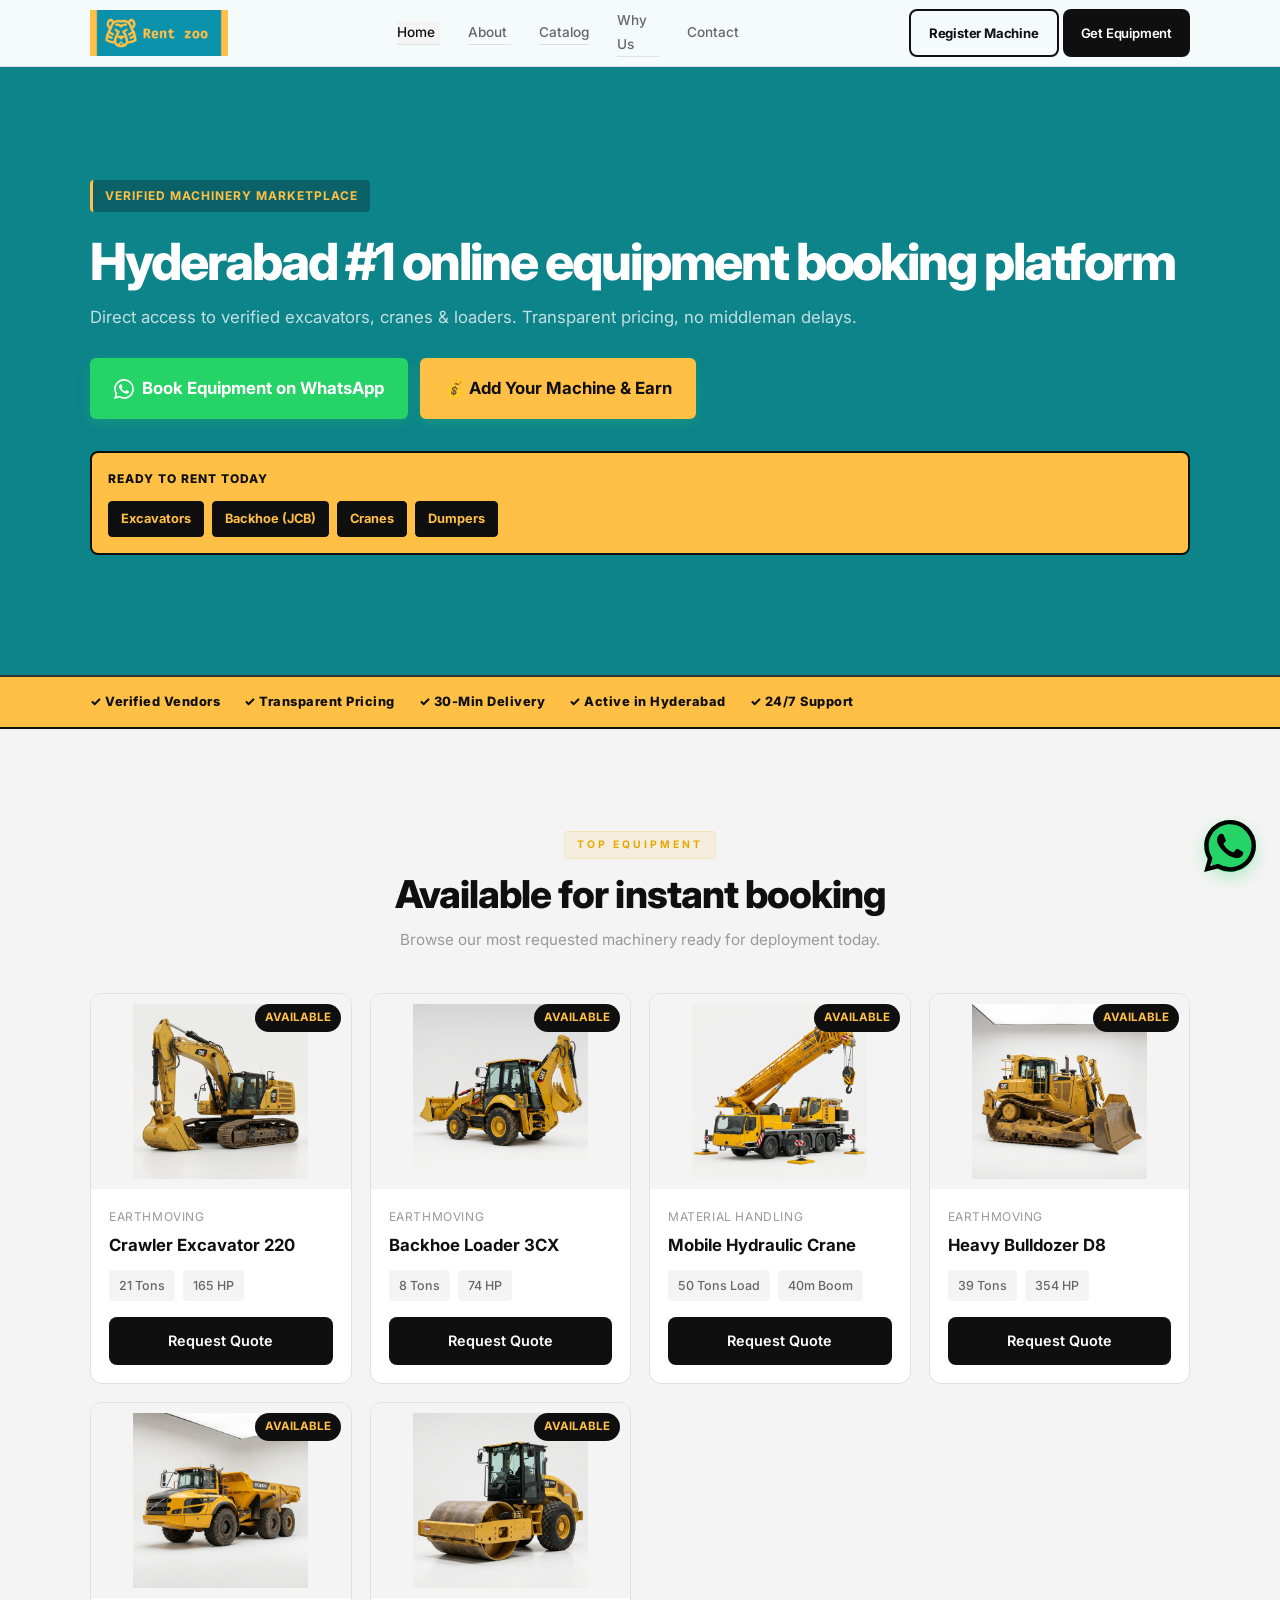
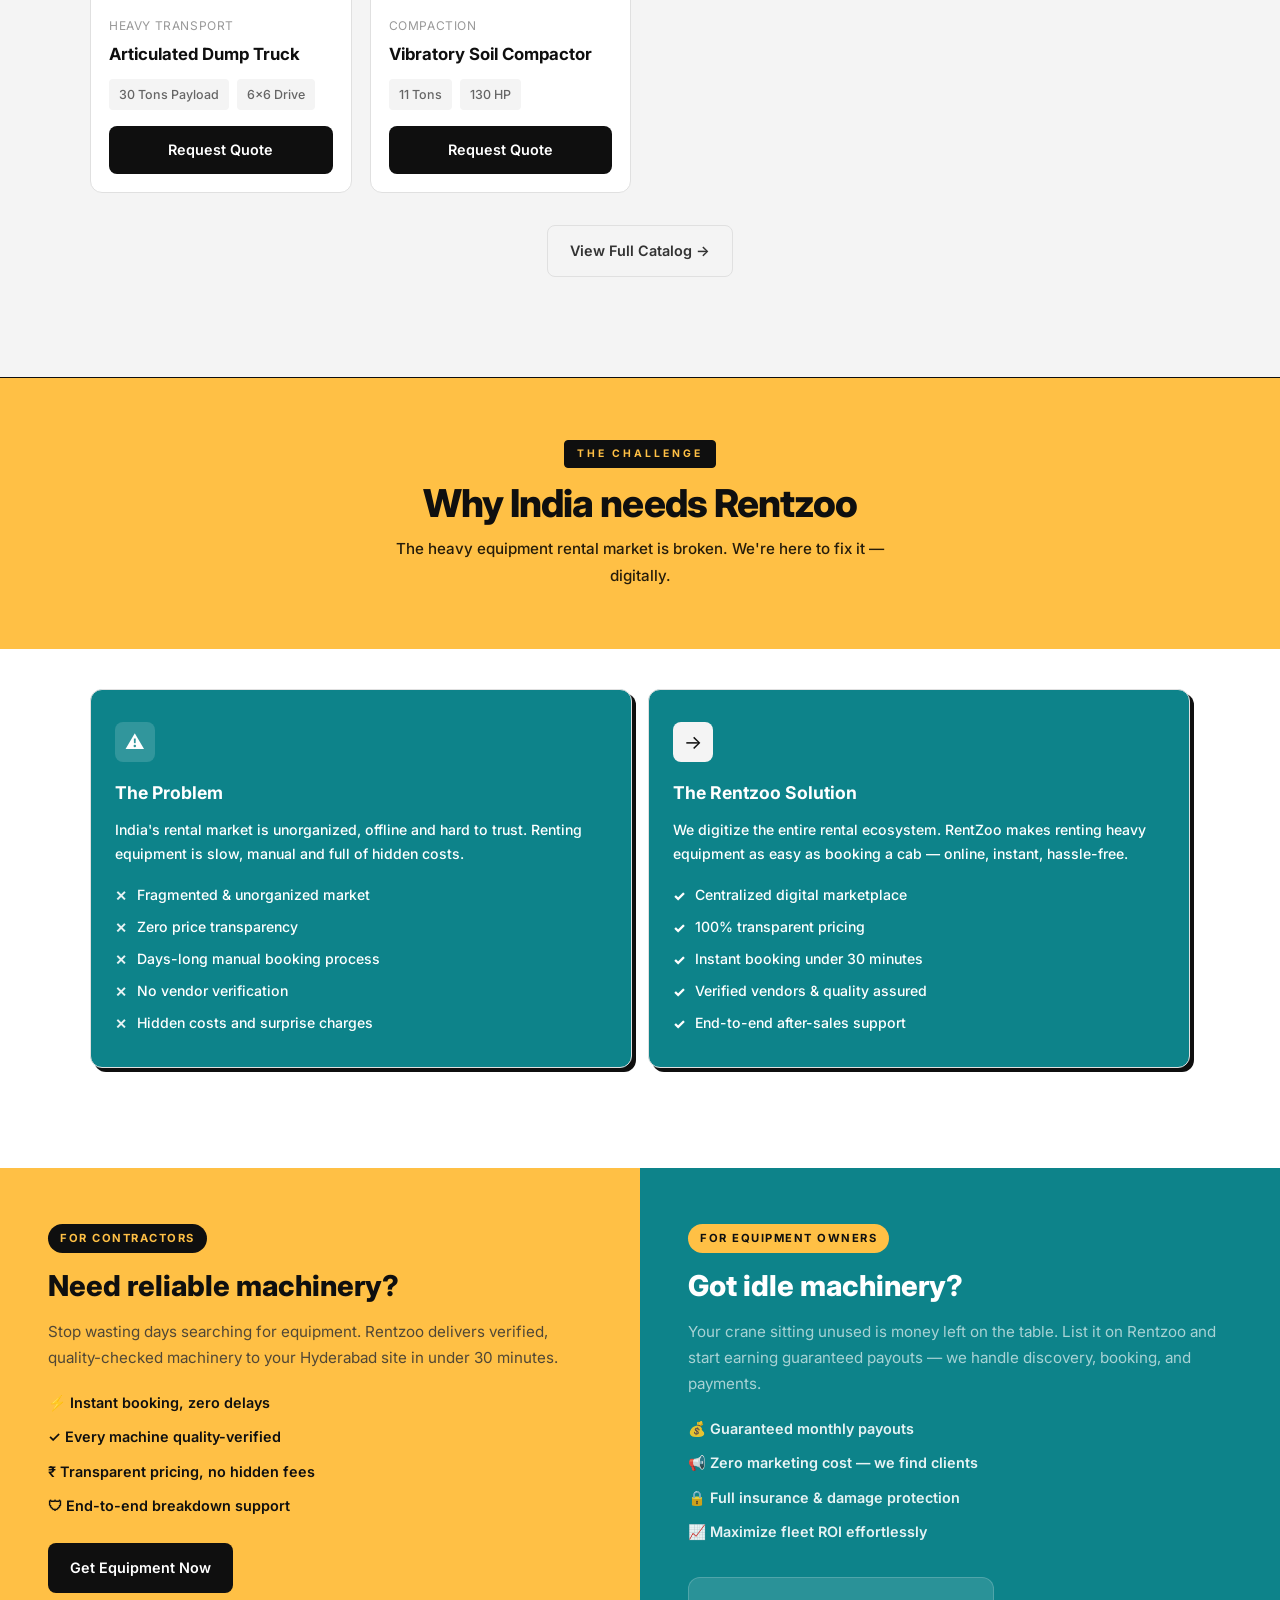
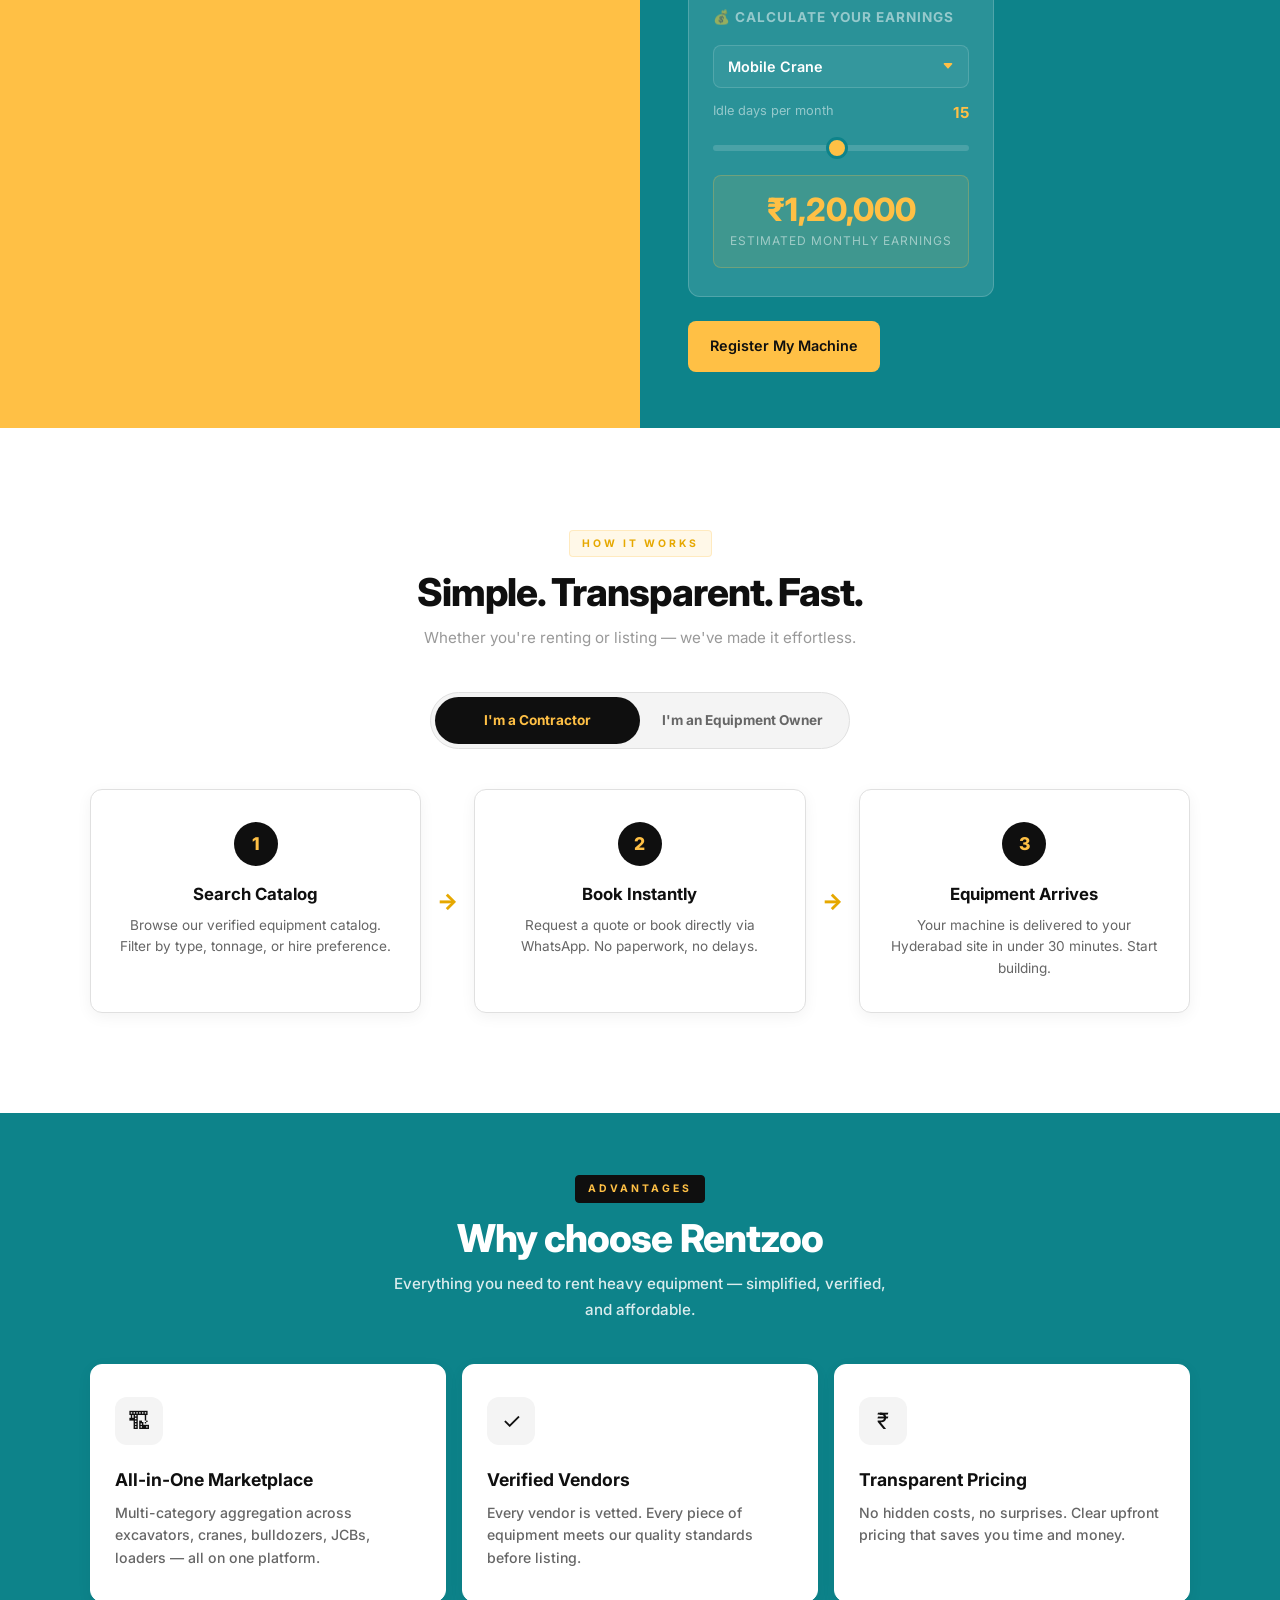
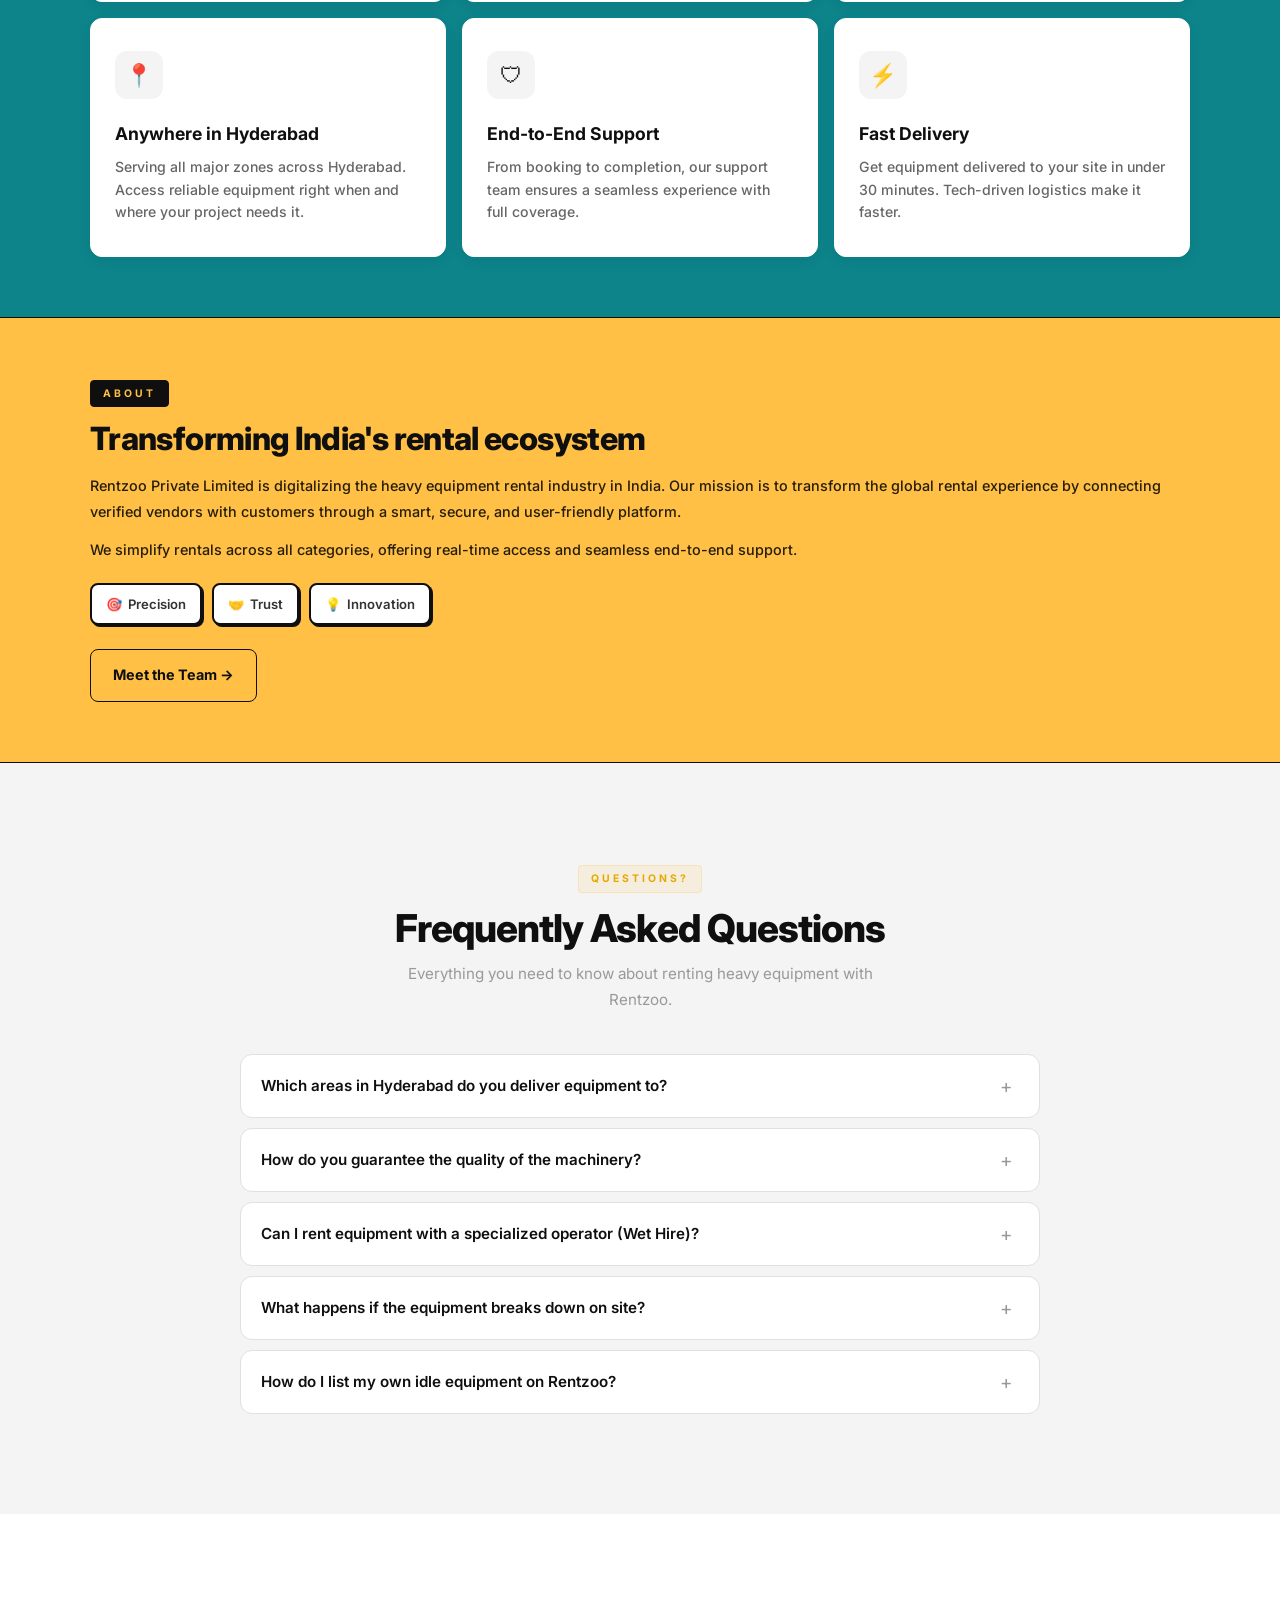
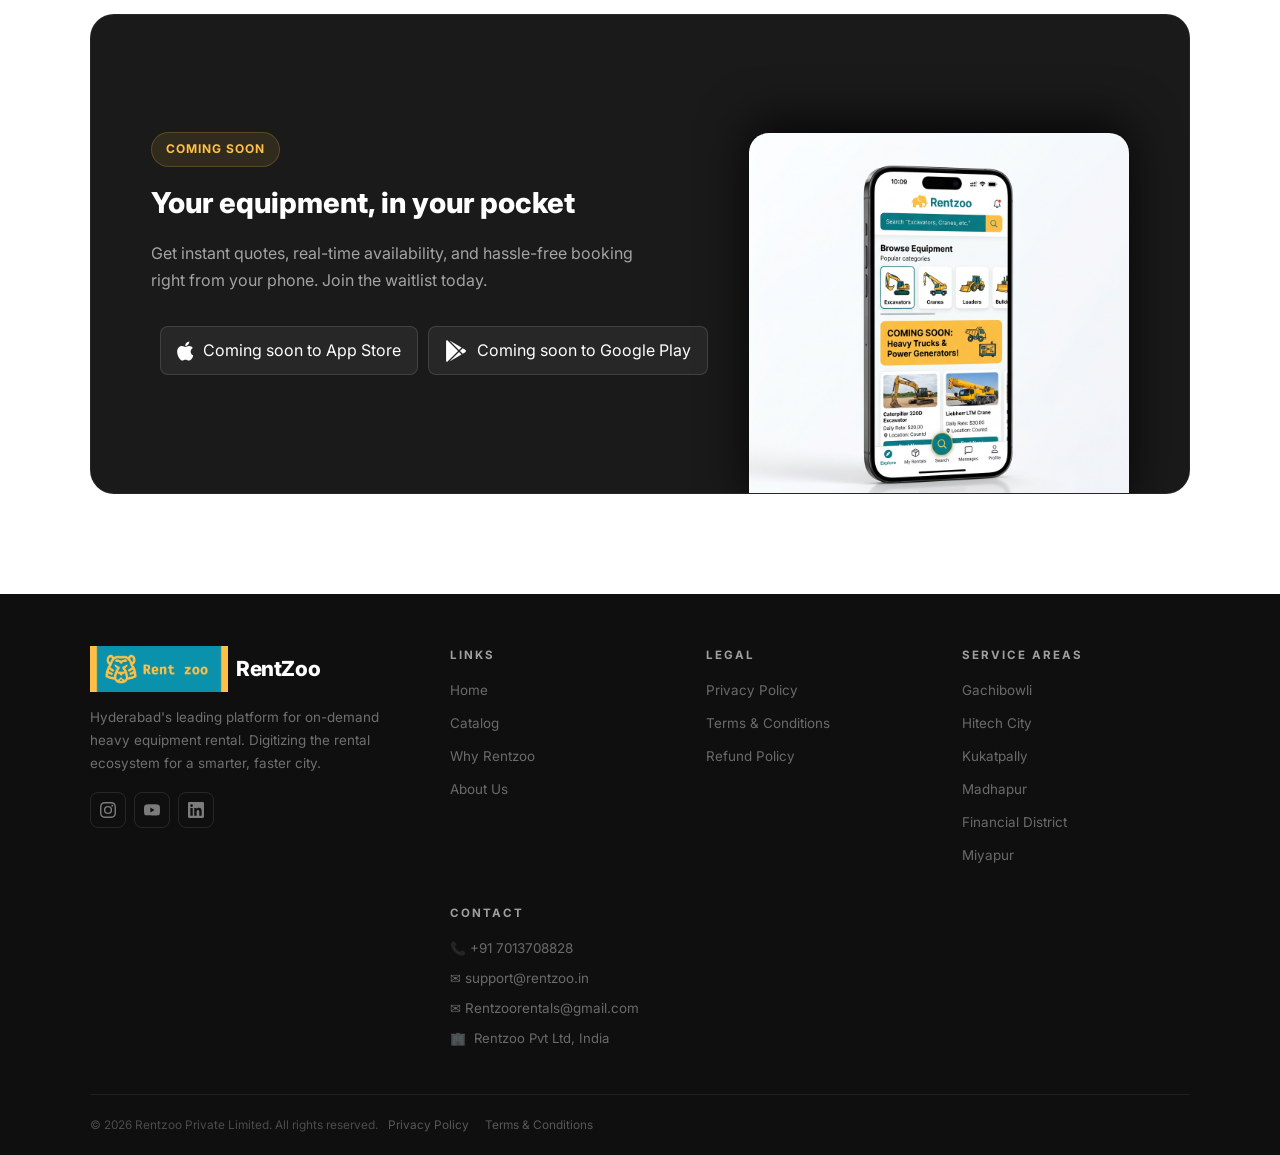
==== commit 4ed15867: "hero heading refine" ====
--- a/index.html
+++ b/index.html
@@ -104,7 +104,7 @@
         <span>Verified Machinery Marketplace</span>
       </div>
 
-      <h1>Hyderabad's #1 equipment,<br><span class="highlight">booking made easy</span></h1>
+      <h1>Hyderabad #1 online equipment booking platform</h1>
 
       <p class="hero-sub">Direct access to verified excavators, cranes & loaders. Transparent pricing, no middleman delays.</p>
 
--- a/styles.css
+++ b/styles.css
@@ -23,7 +23,7 @@
   --font: 'Inter', -apple-system, BlinkMacSystemFont, sans-serif;
   --max: 1100px;
   --ease: all .22s ease;
-  --r: 10px;
+  --r: 12px;
 }
 
 /* ---- Reset ---- */
@@ -1174,7 +1174,7 @@
 
 .team-card-img {
   width: 88px; height: 88px;
-  border-radius: 50%;
+  border-radius: 18px;
   margin: 0 auto 16px;
   overflow: hidden;
   border: 2px solid var(--gray-2);
@@ -1183,6 +1183,9 @@
 .team-card:hover .team-card-img img { filter: grayscale(0%); }
 
 .team-card h3 { font-weight: 700; font-size: .98rem; color: var(--black); margin-bottom: 4px; }
+.team-social { margin-top: 8px; display: flex; justify-content: center; gap: 10px; margin-bottom: 4px; }
+.team-social a { color: var(--teal); transition: color .2s; cursor: pointer; display: flex; align-items: center; justify-content: center; }
+.team-social a:hover { color: var(--gold); }
 .team-card .role { font-size: .7rem; color: var(--gold-d); font-weight: 700; letter-spacing: .5px; text-transform: uppercase; }
 .team-card .bio { font-size: .8rem; color: var(--gray-4); line-height: 1.65; margin-top: 12px; }
 
@@ -1942,9 +1945,15 @@
 
 @media (max-width: 480px) {
   .hero h1 { font-size: clamp(1.8rem, 8vw, 2.2rem); }
-  .equipment-snippet { padding: 12px; margin-top: 8px; }
-  .snippet-header { font-size: 0.62rem; margin-bottom: 8px; }
-  .snippet-tags span { font-size: 0.72rem; padding: 4px 10px; }
+  .equipment-snippet { 
+    padding: 10px 14px; 
+    margin-top: 8px; 
+    border-width: 1.5px; 
+    max-width: 320px; 
+    margin-left: 0; 
+  }
+  .snippet-header { font-size: 0.58rem; margin-bottom: 6px; }
+  .snippet-tags span { font-size: 0.68rem; padding: 4px 10px; }
 
   .whatsapp-btn {
     width: 48px;
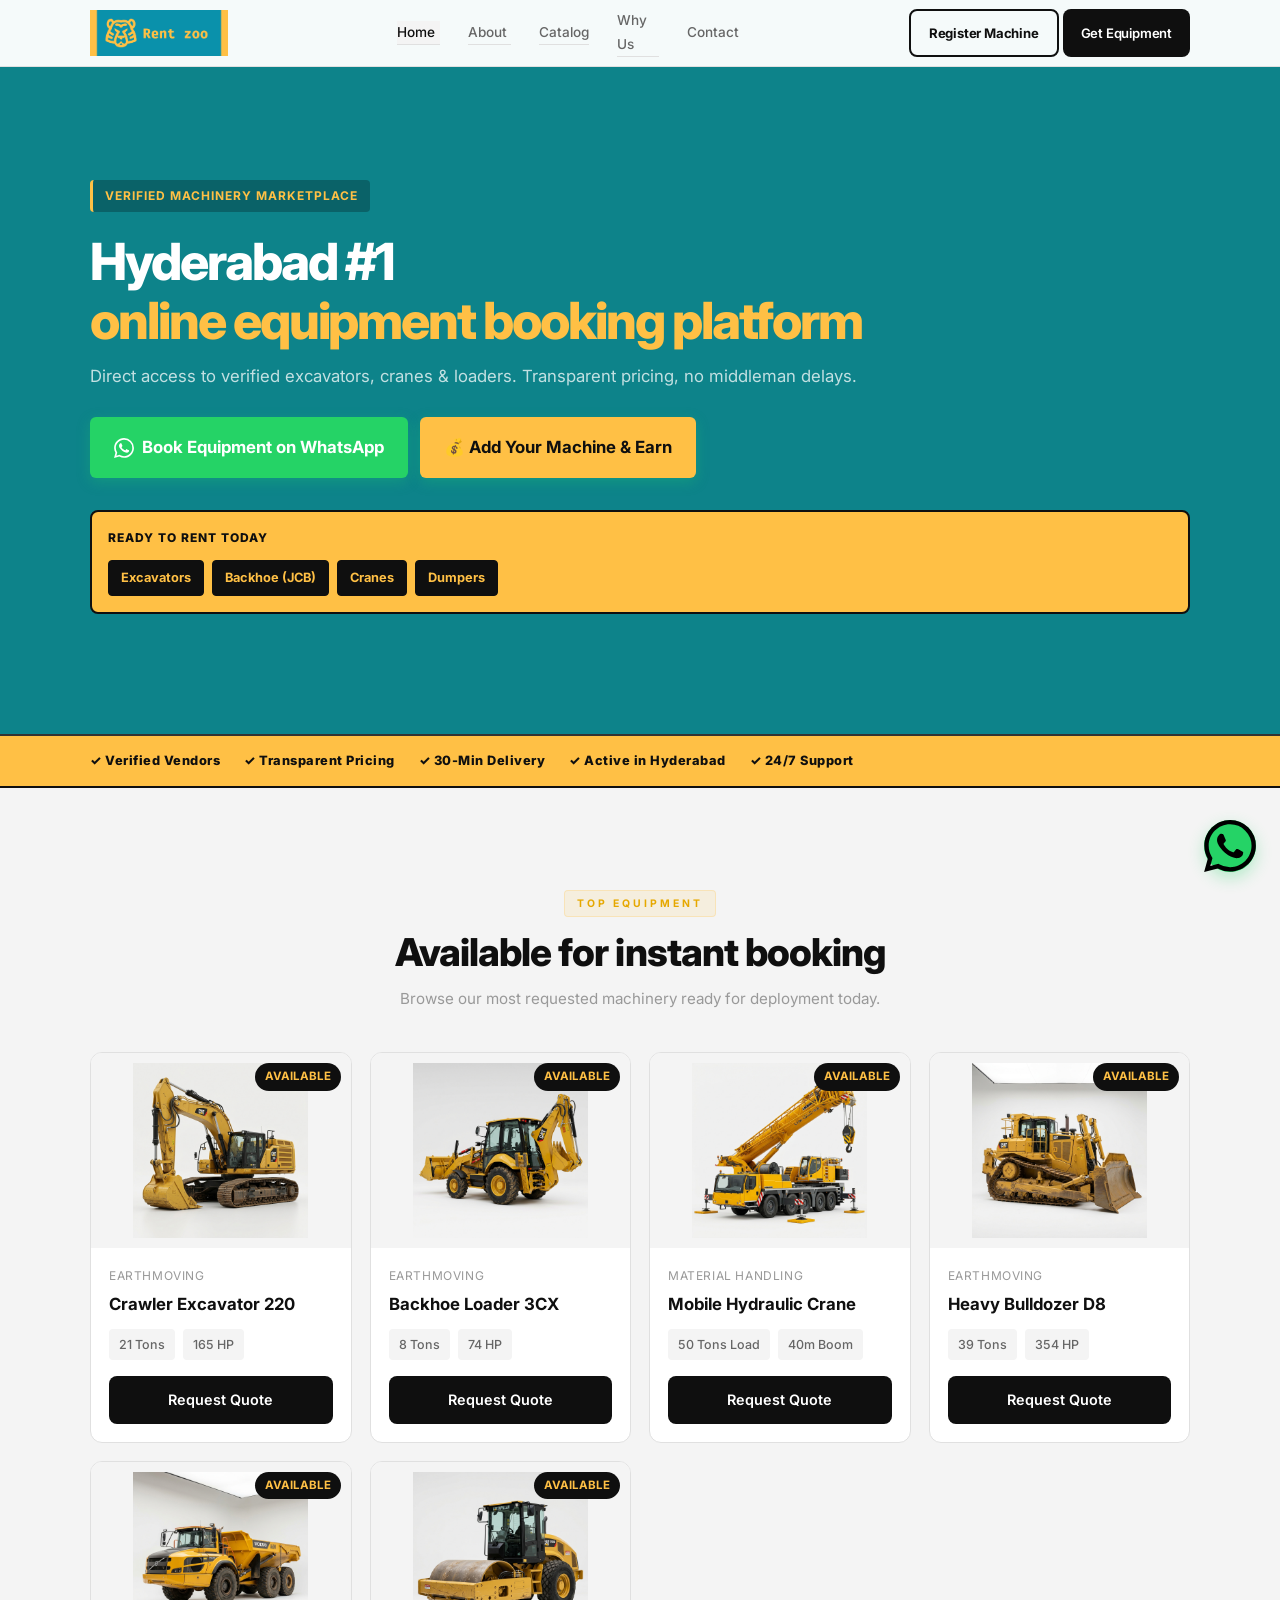
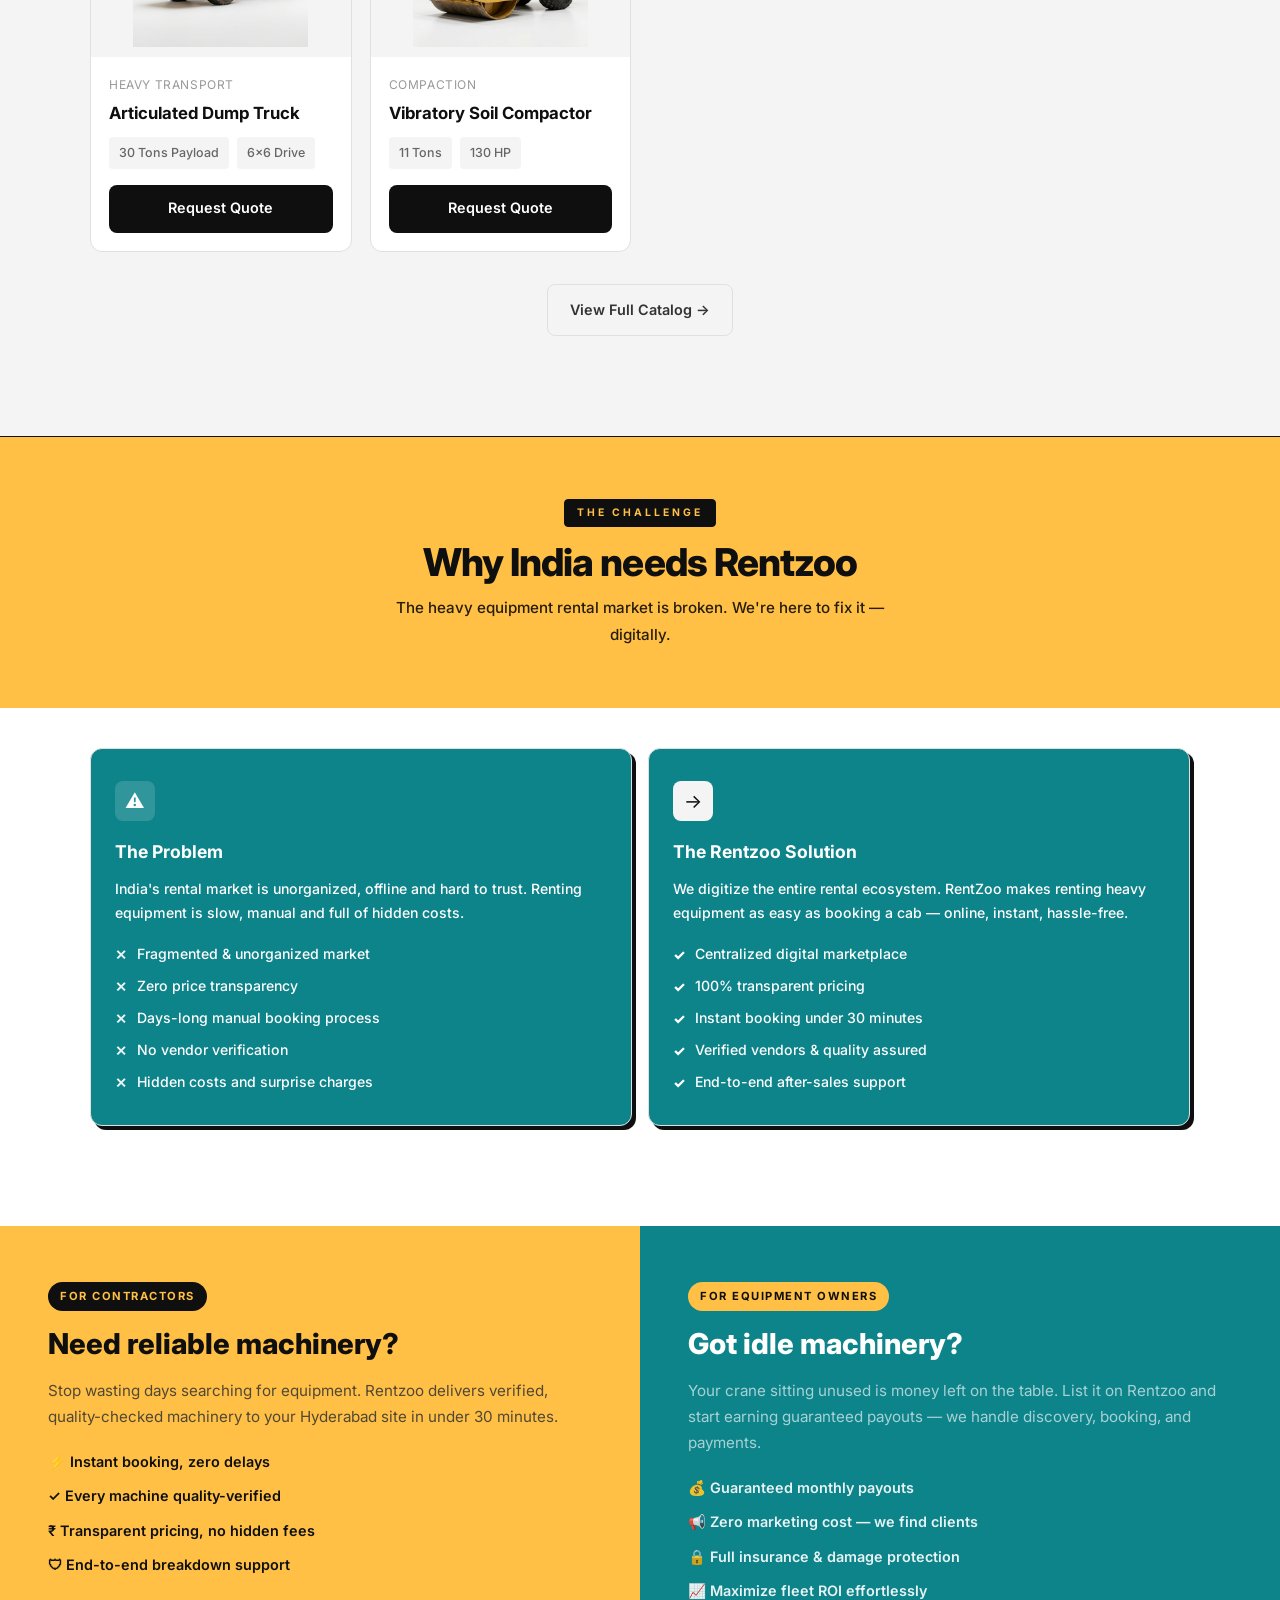
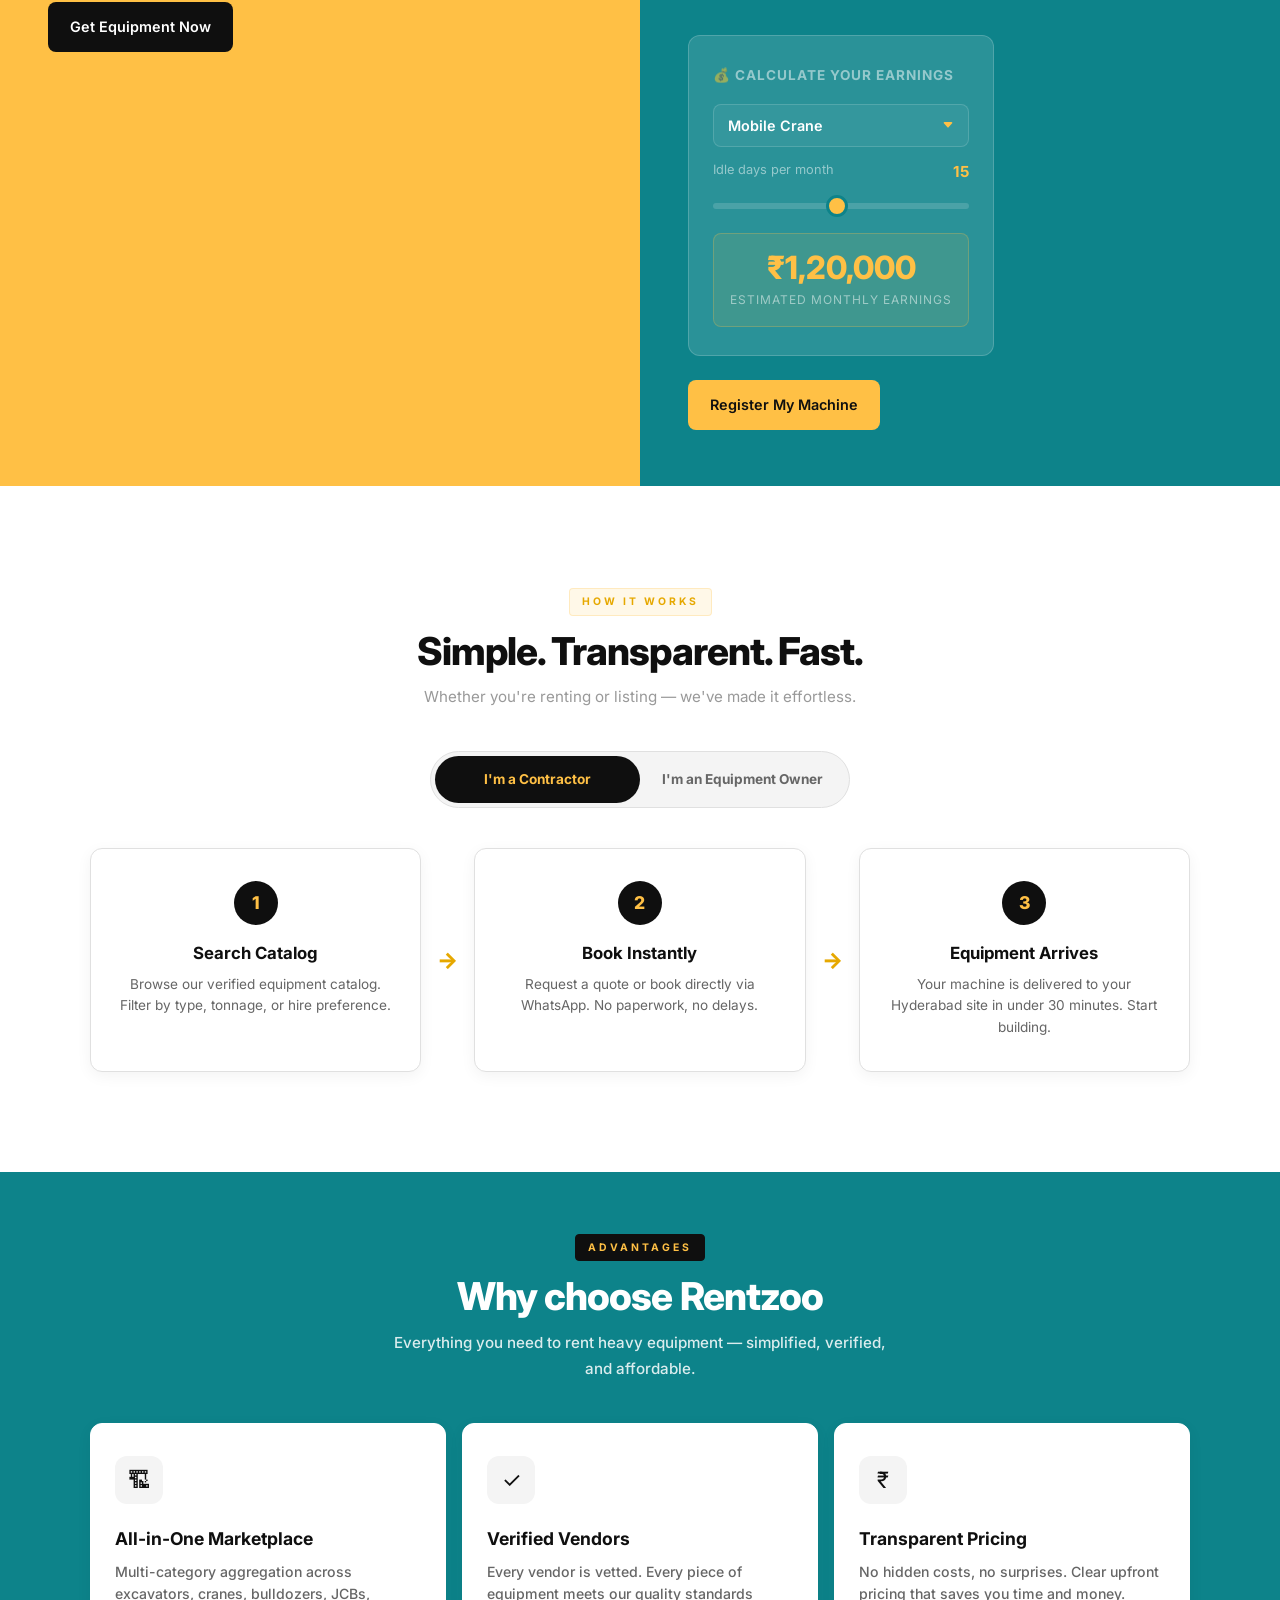
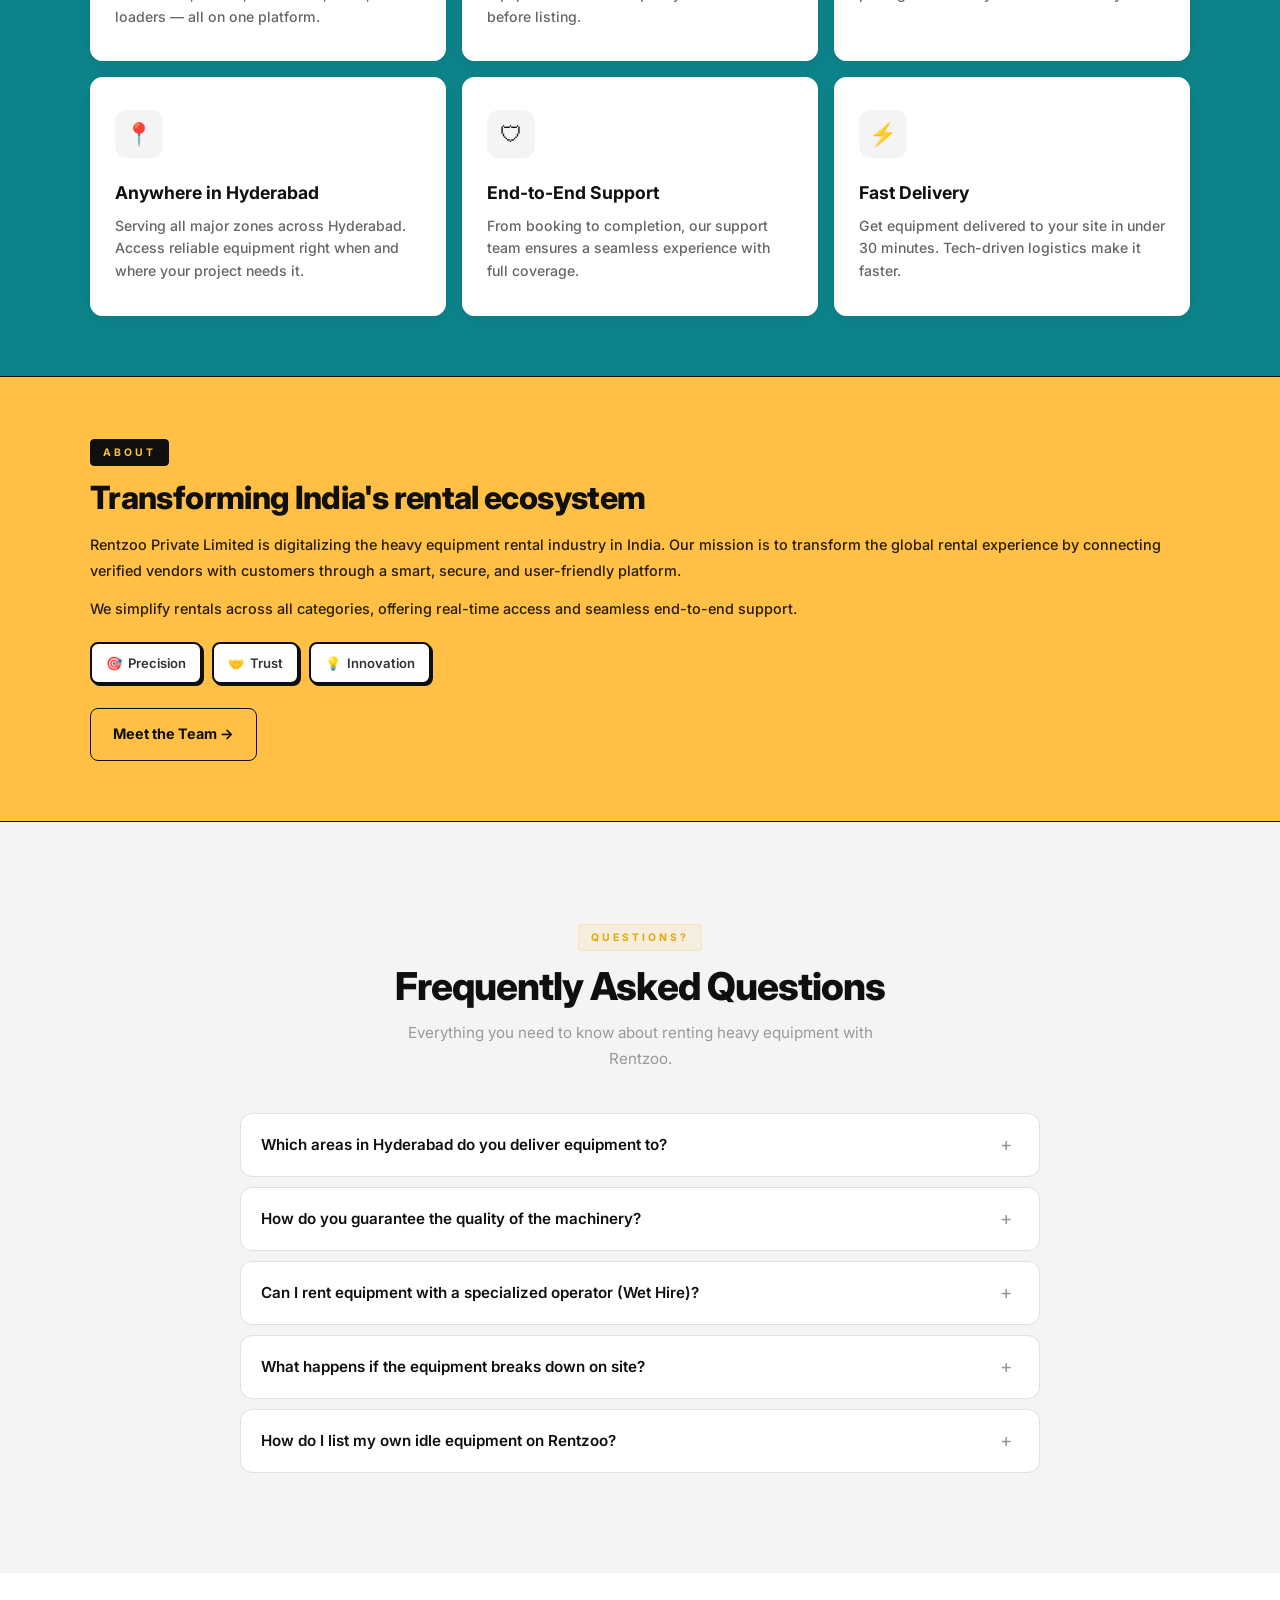
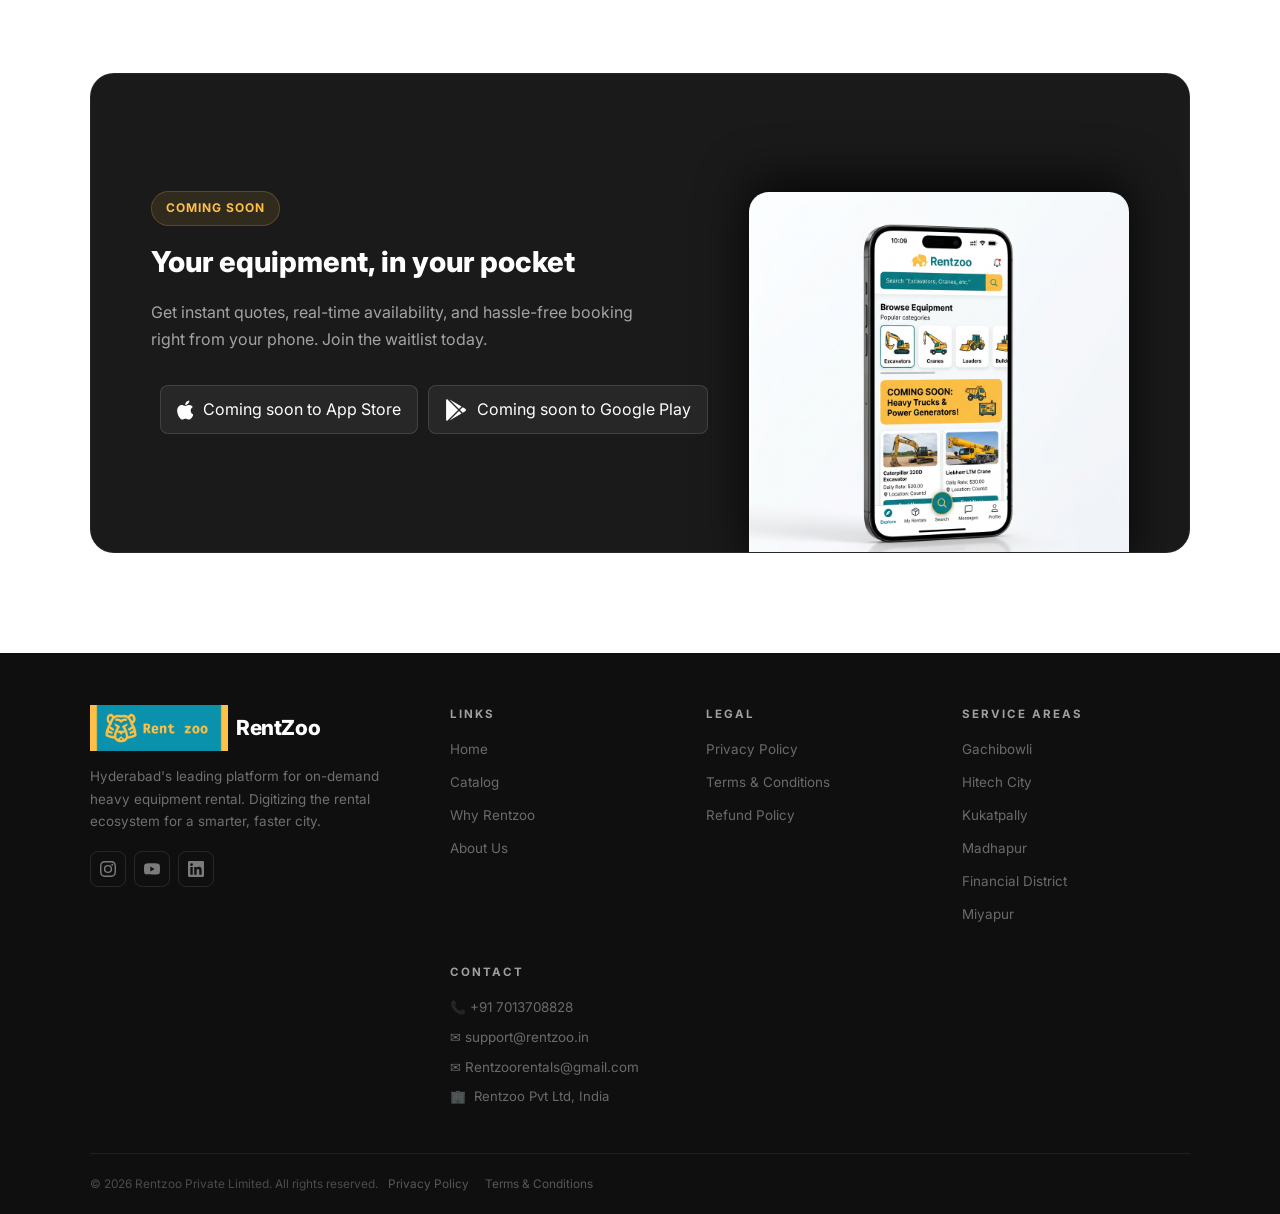
==== commit 7a362229: "header change" ====
--- a/index.html
+++ b/index.html
@@ -104,7 +104,7 @@
         <span>Verified Machinery Marketplace</span>
       </div>
 
-      <h1>Hyderabad #1 online equipment booking platform</h1>
+      <h1>Hyderabad #1<br><span class="highlight">online equipment booking platform</span></h1>
 
       <p class="hero-sub">Direct access to verified excavators, cranes & loaders. Transparent pricing, no middleman delays.</p>
 
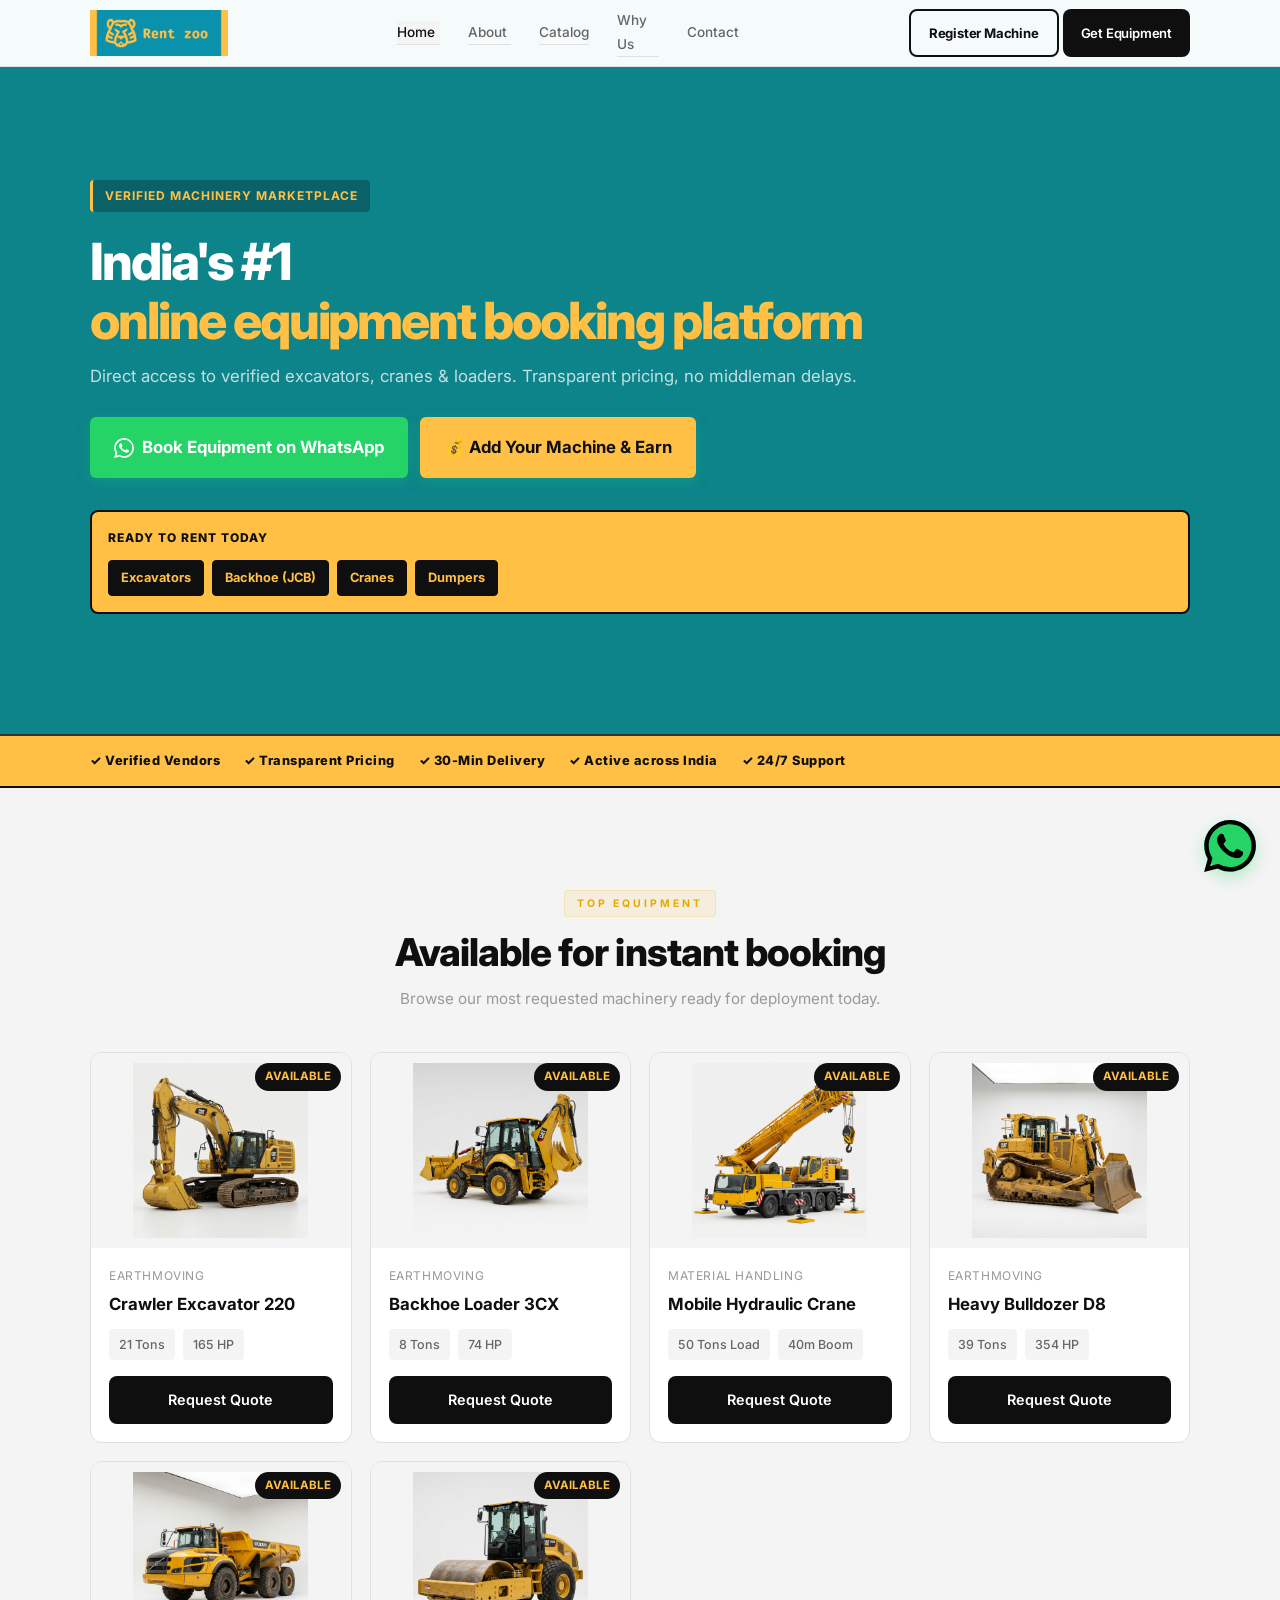
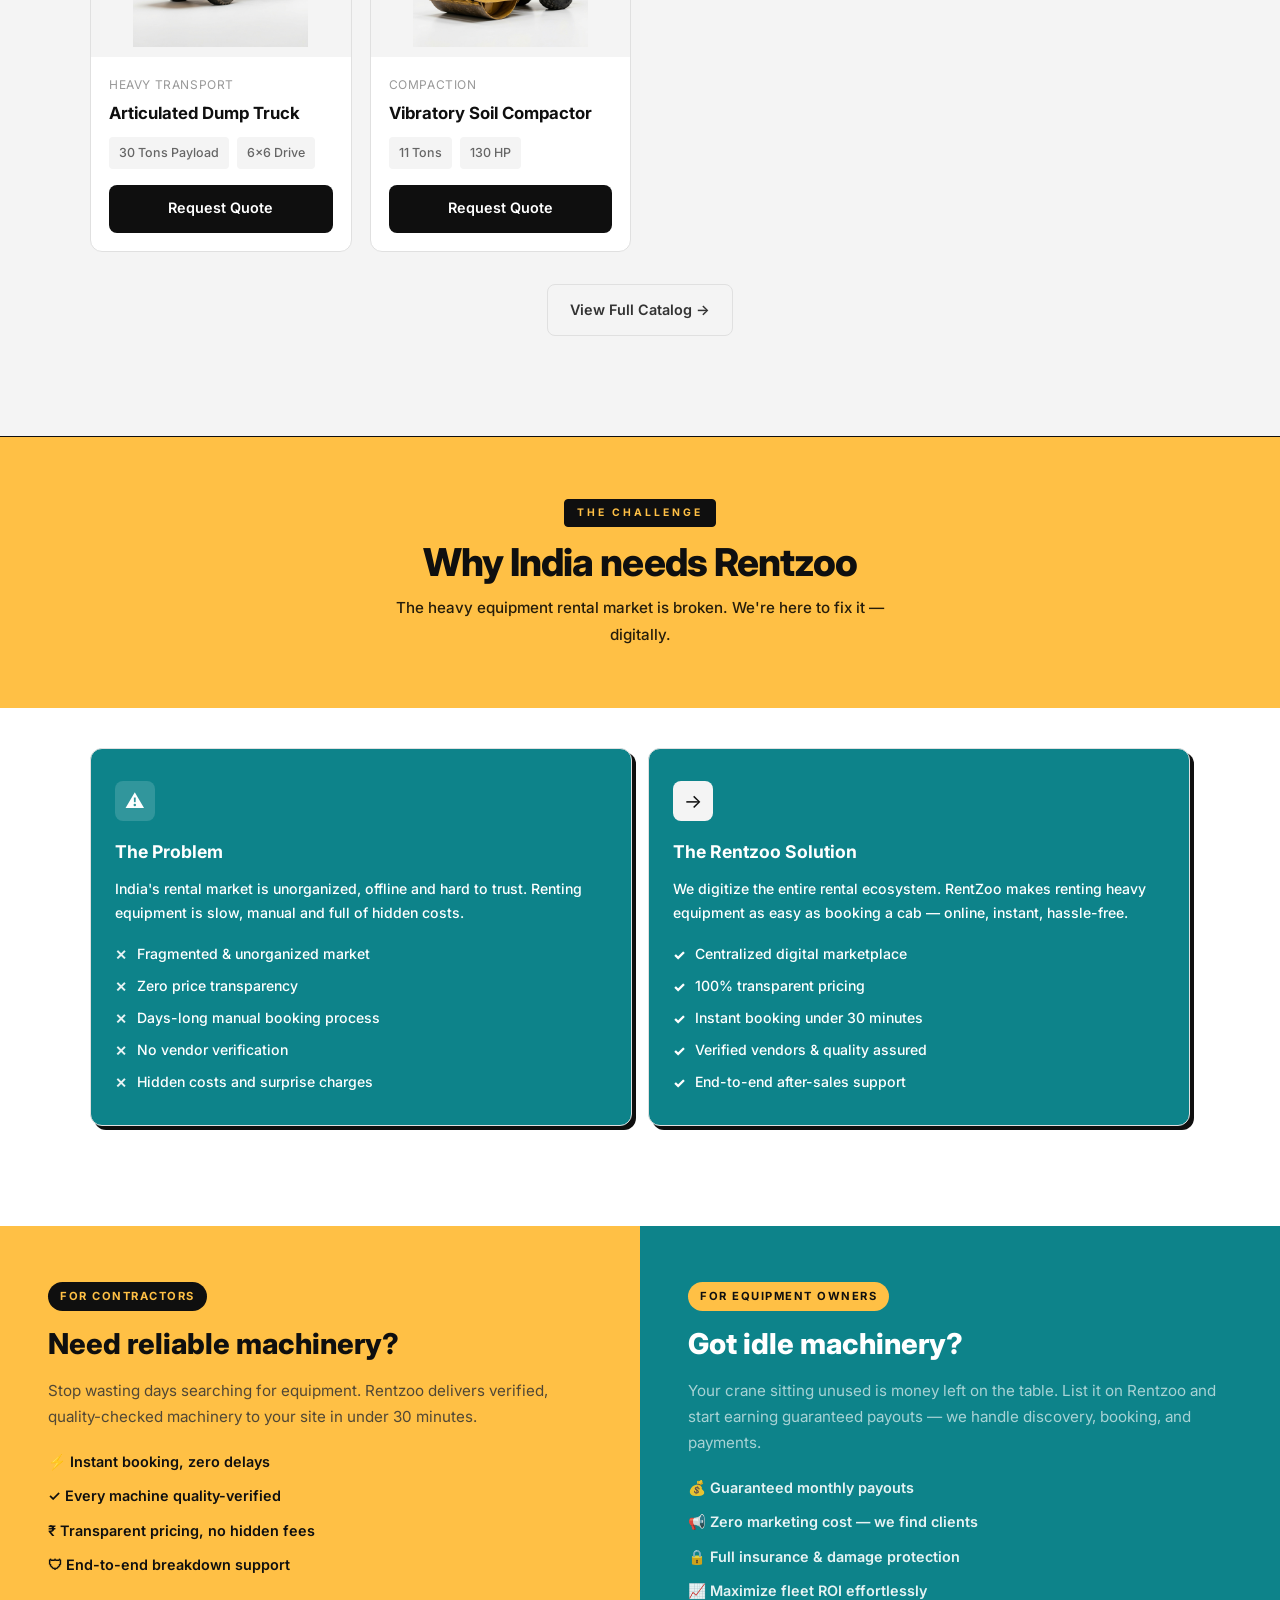
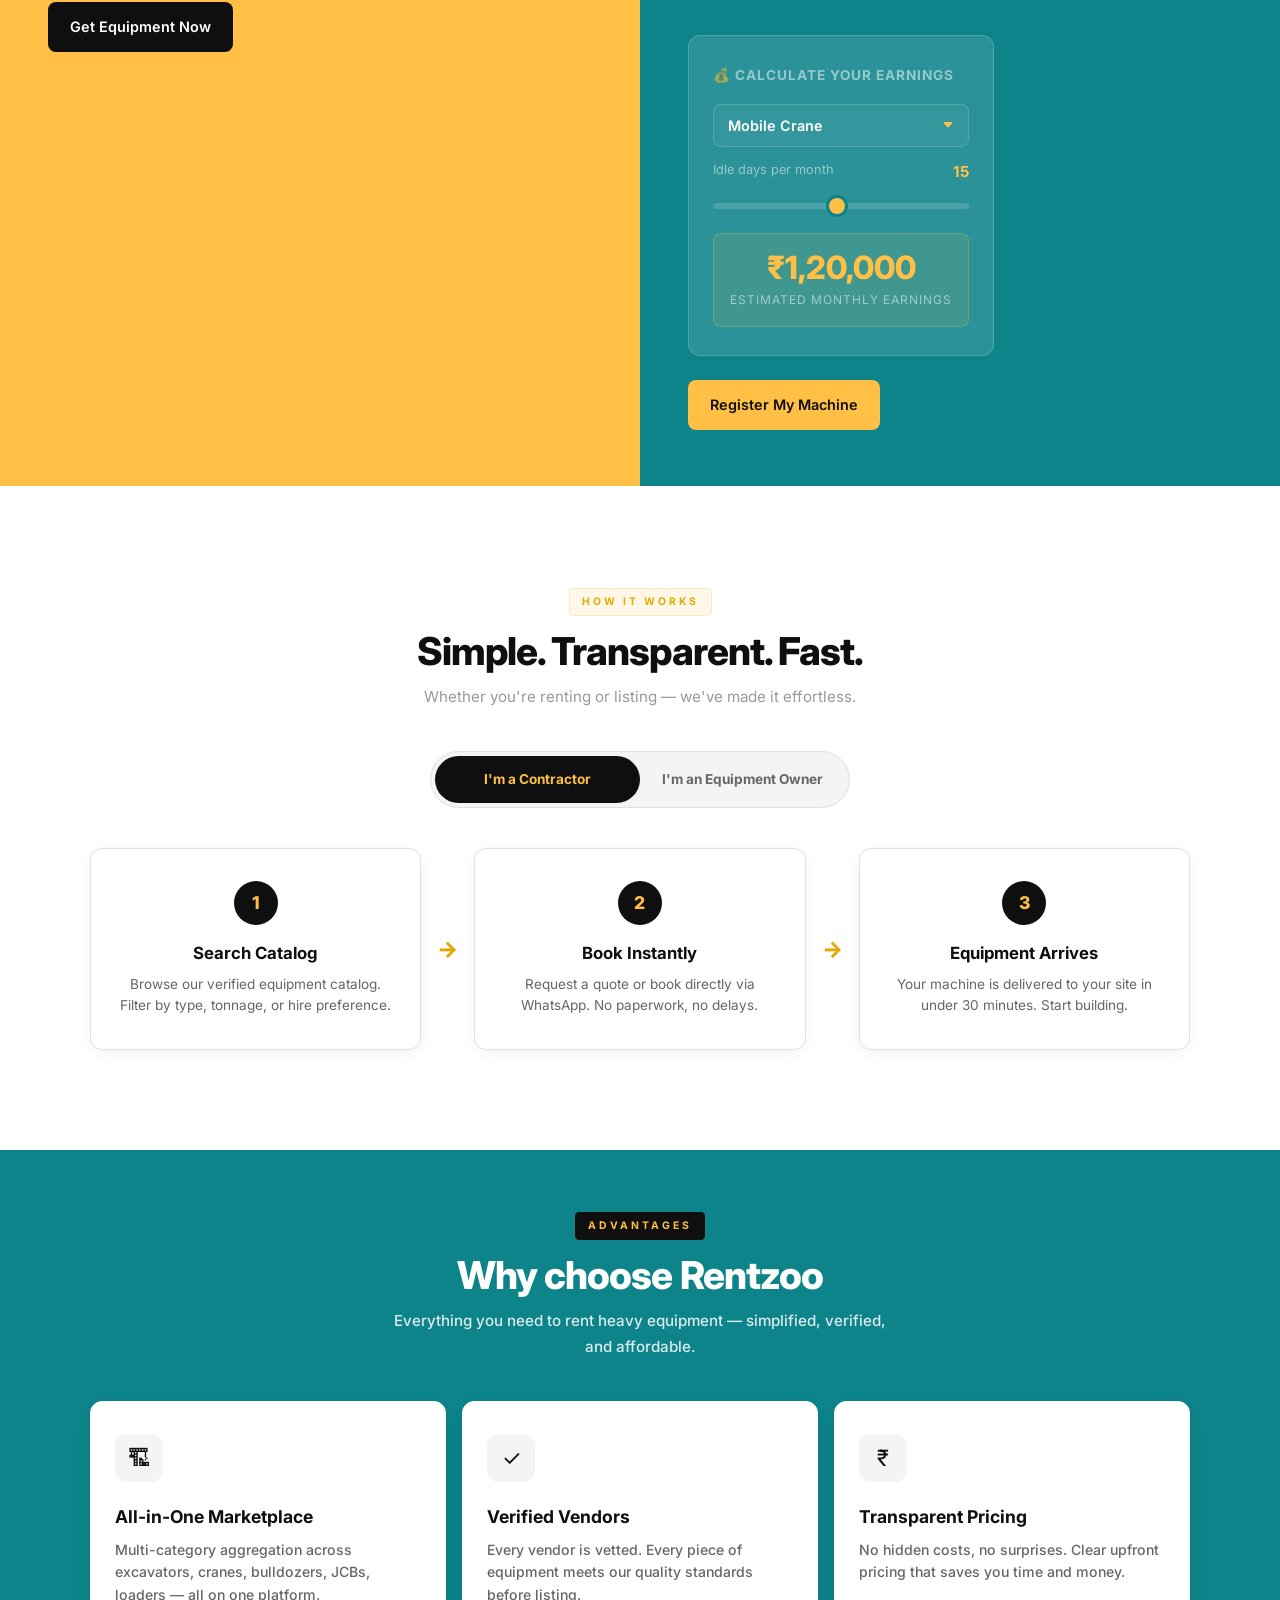
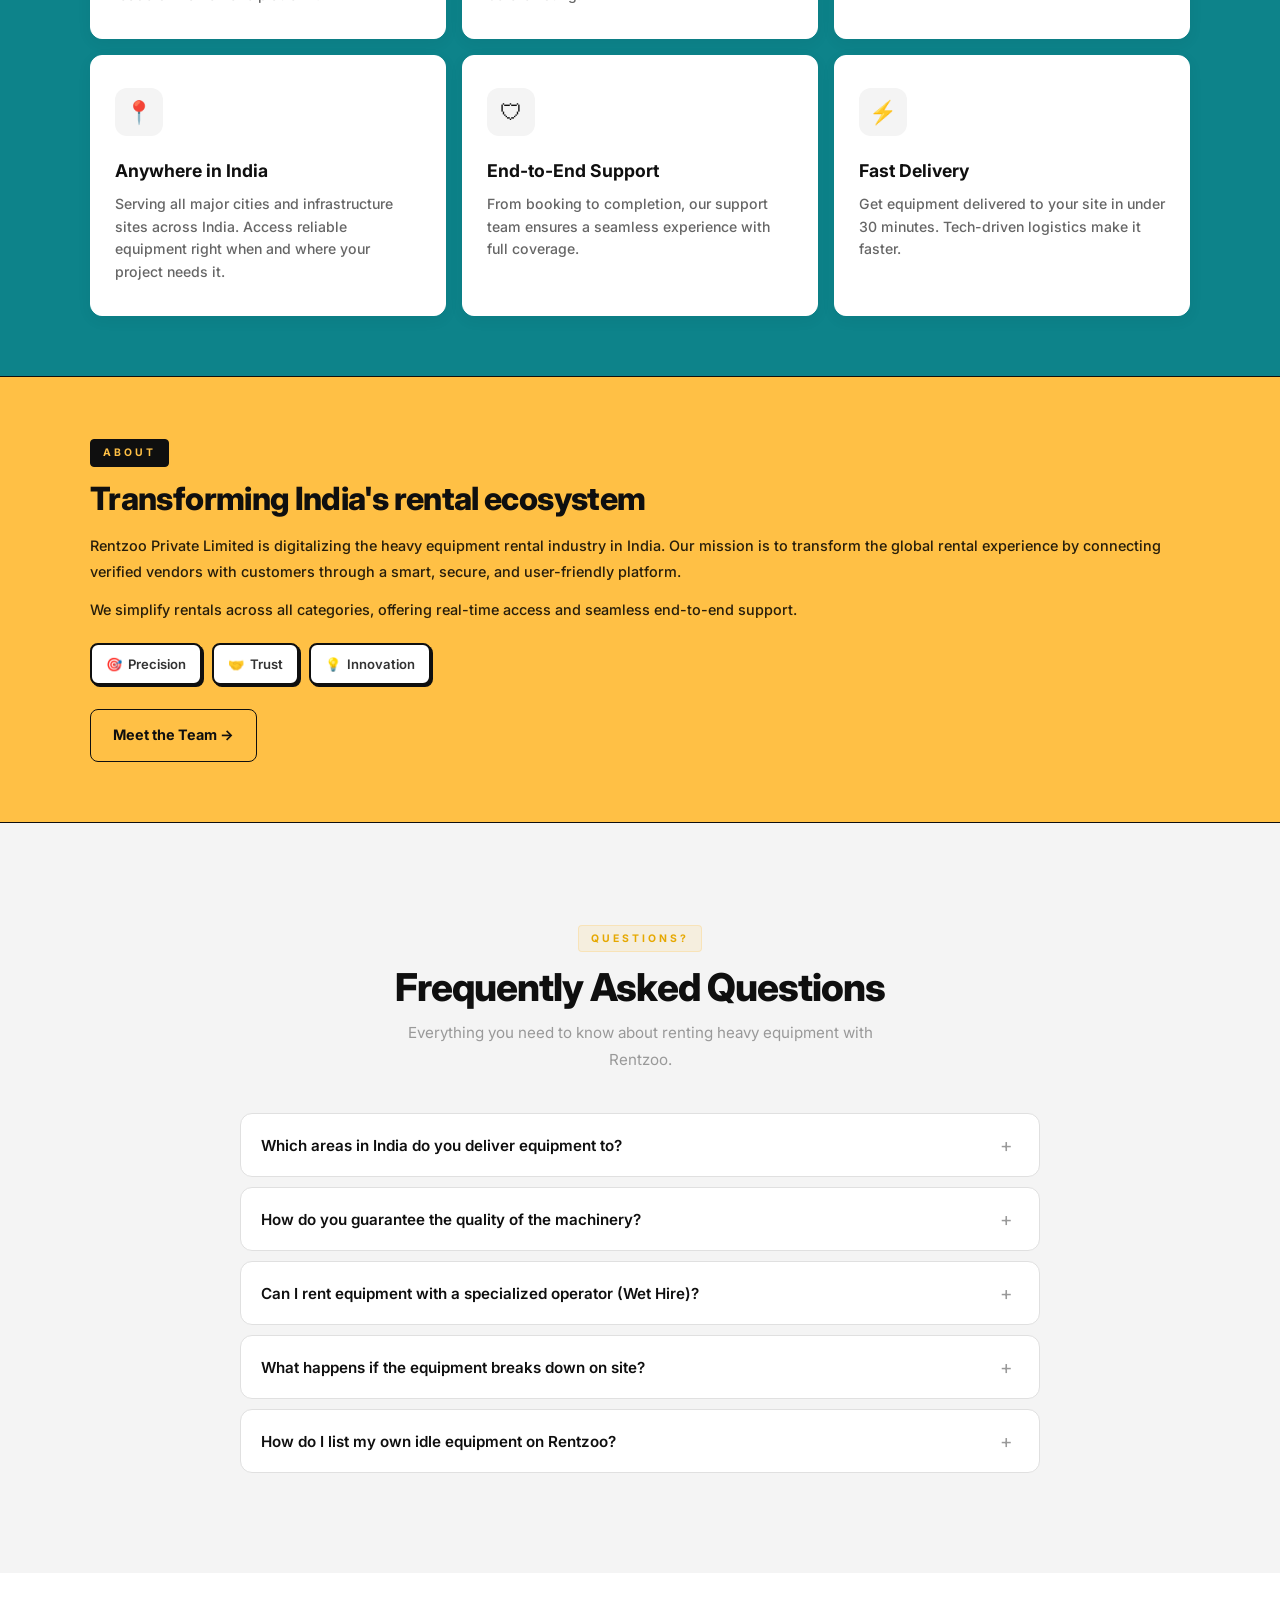
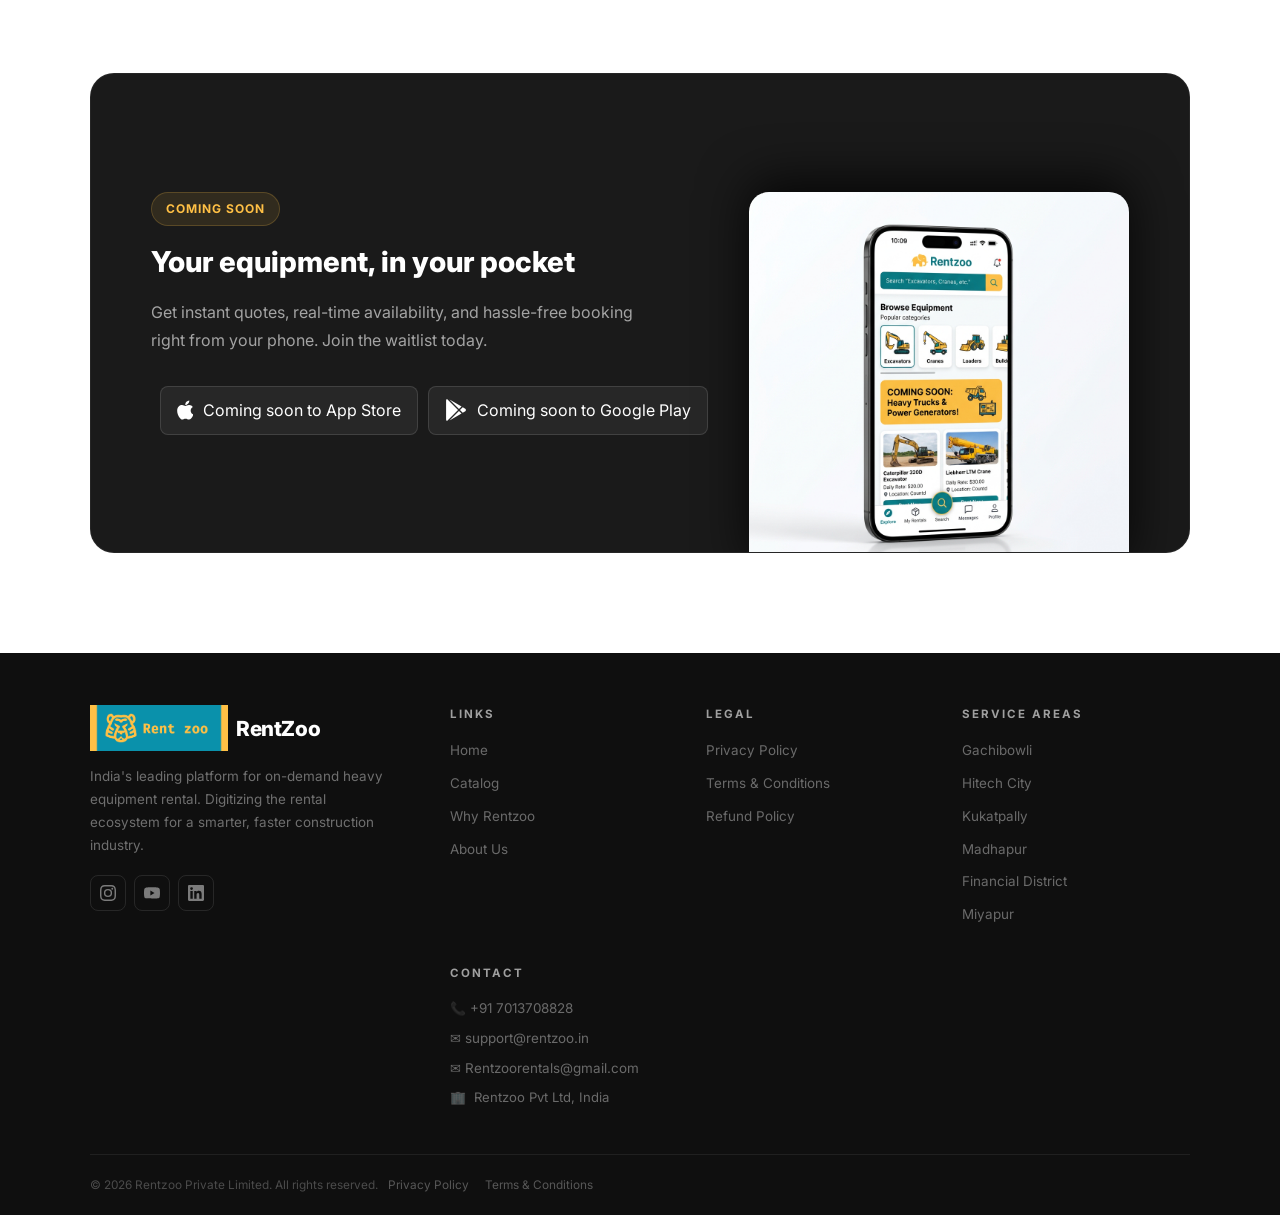
==== commit 48bb1fdc: "Expand tagline to India, clean up unused code, and bump SW cache to v2" ====
--- a/index.html
+++ b/index.html
@@ -3,11 +3,11 @@
 <head>
   <meta charset="UTF-8">
   <meta name="viewport" content="width=device-width, initial-scale=1.0">
-  <title>Rentzoo — #1 Heavy Equipment Rental Marketplace in Hyderabad</title>
-  <meta name="description" content="Rentzoo is Hyderabad's leading digital platform for renting heavy equipment and operators. Get verified excavators, JCBs, and cranes in Hyderabad with transparent pricing.">
-
-  <meta property="og:title" content="Rentzoo — Heavy Equipment Rental in Hyderabad">
-  <meta property="og:description" content="Rentzoo is Hyderabad's leading digital platform for renting heavy equipment on-demand. Verified vendors, transparent pricing, fast delivery.">
+  <title>Rentzoo — #1 Heavy Equipment Rental Marketplace in India</title>
+  <meta name="description" content="Rentzoo is India's leading digital platform for renting heavy equipment and operators. Get verified excavators, JCBs, and cranes across India with transparent pricing.">
+
+  <meta property="og:title" content="Rentzoo — Heavy Equipment Rental in India">
+  <meta property="og:description" content="Rentzoo is India's leading digital platform for renting heavy equipment on-demand. Verified vendors, transparent pricing, fast delivery.">
   <meta property="og:image" content="https://rentzoo.in/assets/images/logo.png">
   <meta property="og:url" content="https://rentzoo.in">
   <meta property="og:type" content="website">
@@ -37,8 +37,8 @@
     },
     "servesCrawl": true,
     "areaServed": {
-      "@type": "City",
-      "name": "Hyderabad"
+      "@type": "Country",
+      "name": "India"
     },
     "openingHoursSpecification": {
       "@type": "OpeningHoursSpecification",
@@ -104,7 +104,7 @@
         <span>Verified Machinery Marketplace</span>
       </div>
 
-      <h1>Hyderabad #1<br><span class="highlight">online equipment booking platform</span></h1>
+      <h1>India's #1<br><span class="highlight">online equipment booking platform</span></h1>
 
       <p class="hero-sub">Direct access to verified excavators, cranes & loaders. Transparent pricing, no middleman delays.</p>
 
@@ -137,7 +137,7 @@
       <span>✓ Verified Vendors</span>
       <span>✓ Transparent Pricing</span>
       <span>✓ 30-Min Delivery</span>
-      <span>✓ Active in Hyderabad</span>
+      <span>✓ Active across India</span>
       <span>✓ 24/7 Support</span>
     </div>
   </div>
@@ -155,7 +155,7 @@
         <div class="machine-card reveal">
           <div class="machine-img-wrapper">
             <span class="machine-badge">Available</span>
-            <img src="assets/images/catalog/excavator.png" alt="Crawler Excavator for rent in Hyderabad">
+            <img src="assets/images/catalog/excavator.png" alt="Crawler Excavator for rent in India">
           </div>
           <div class="machine-info">
             <span class="machine-category">Earthmoving</span>
@@ -171,7 +171,7 @@
         <div class="machine-card reveal">
           <div class="machine-img-wrapper">
             <span class="machine-badge">Available</span>
-            <img src="assets/images/catalog/backhoe.png" alt="JCB Backhoe Loader for rent in Hyderabad">
+            <img src="assets/images/catalog/backhoe.png" alt="JCB Backhoe Loader for rent in India">
           </div>
           <div class="machine-info">
             <span class="machine-category">Earthmoving</span>
@@ -187,7 +187,7 @@
         <div class="machine-card reveal">
           <div class="machine-img-wrapper">
             <span class="machine-badge">Available</span>
-            <img src="assets/images/catalog/crane.png" alt="Mobile Hydraulic Crane rental Hyderabad">
+            <img src="assets/images/catalog/crane.png" alt="Mobile Hydraulic Crane rental India">
           </div>
           <div class="machine-info">
             <span class="machine-category">Material Handling</span>
@@ -203,7 +203,7 @@
         <div class="machine-card reveal">
           <div class="machine-img-wrapper">
             <span class="machine-badge">Available</span>
-            <img src="assets/images/catalog/bulldozer.png" alt="Heavy Bulldozer rental Hyderabad">
+            <img src="assets/images/catalog/bulldozer.png" alt="Heavy Bulldozer rental India">
           </div>
           <div class="machine-info">
             <span class="machine-category">Earthmoving</span>
@@ -304,7 +304,7 @@
     <div class="dual-value-half demand">
       <span class="dv-label">For Contractors</span>
       <h2>Need reliable machinery?</h2>
-      <p>Stop wasting days searching for equipment. Rentzoo delivers verified, quality-checked machinery to your Hyderabad site in under 30 minutes.</p>
+      <p>Stop wasting days searching for equipment. Rentzoo delivers verified, quality-checked machinery to your site in under 30 minutes.</p>
       <div class="dv-points">
         <span>⚡ Instant booking, zero delays</span>
         <span>✓ Every machine quality-verified</span>
@@ -385,7 +385,7 @@
         <div class="flow-step">
           <div class="flow-step-num">3</div>
           <h3>Equipment Arrives</h3>
-          <p>Your machine is delivered to your Hyderabad site in under 30 minutes. Start building.</p>
+          <p>Your machine is delivered to your site in under 30 minutes. Start building.</p>
         </div>
       </div>
 
@@ -439,8 +439,8 @@
         </div>
         <div class="why-card reveal">
           <div class="why-icon">📍</div>
-          <h3>Anywhere in Hyderabad</h3>
-          <p>Serving all major zones across Hyderabad. Access reliable equipment right when and where your project needs it.</p>
+          <h3>Anywhere in India</h3>
+          <p>Serving all major cities and infrastructure sites across India. Access reliable equipment right when and where your project needs it.</p>
         </div>
         <div class="why-card reveal">
           <div class="why-icon">🛡</div>
@@ -489,10 +489,10 @@
       <div class="faq-wrap reveal">
         <div class="faq-item">
           <div class="faq-q">
-            <span>Which areas in Hyderabad do you deliver equipment to?</span>
+            <span>Which areas in India do you deliver equipment to?</span>
             <span class="faq-ico">+</span>
           </div>
-          <div class="faq-a"><p>We supply heavy machinery to all major zones within and around Hyderabad, including Cyberabad, Secunderabad, Outer Ring Road (ORR) development sites, and suburban construction hubs.</p></div>
+          <div class="faq-a"><p>We supply heavy machinery across major construction hubs and infrastructure development sites across India, including metropolitan cities and industrial zones.</p></div>
         </div>
         <div class="faq-item">
           <div class="faq-q">
@@ -568,7 +568,7 @@
             <img src="assets/images/logo.png" alt="Rentzoo">
             <span>RentZoo</span>
           </a>
-          <p>Hyderabad's leading platform for on-demand heavy equipment rental. Digitizing the rental ecosystem for a smarter, faster city.</p>
+          <p>India's leading platform for on-demand heavy equipment rental. Digitizing the rental ecosystem for a smarter, faster construction industry.</p>
           <div class="footer-socials">
             <a href="https://instagram.com/rentzoo" target="_blank" rel="noopener" aria-label="Instagram" id="social-instagram">
               <svg width="16" height="16" viewBox="0 0 24 24" fill="currentColor"><path d="M12 2.163c3.204 0 3.584.012 4.85.07 3.252.148 4.771 1.691 4.919 4.919.058 1.265.069 1.645.069 4.849 0 3.205-.012 3.584-.069 4.849-.149 3.225-1.664 4.771-4.919 4.919-1.266.058-1.644.07-4.85.07-3.204 0-3.584-.012-4.849-.07-3.26-.149-4.771-1.699-4.919-4.92-.058-1.265-.07-1.644-.07-4.849 0-3.204.013-3.583.07-4.849.149-3.227 1.664-4.771 4.919-4.919 1.266-.057 1.645-.069 4.849-.069zM12 0C8.741 0 8.333.014 7.053.072 2.695.272.273 2.69.073 7.052.014 8.333 0 8.741 0 12c0 3.259.014 3.668.072 4.948.2 4.358 2.618 6.78 6.98 6.98C8.333 23.986 8.741 24 12 24c3.259 0 3.668-.014 4.948-.072 4.354-.2 6.782-2.618 6.979-6.98.059-1.28.073-1.689.073-4.948 0-3.259-.014-3.667-.072-4.947-.196-4.354-2.617-6.78-6.979-6.98C15.668.014 15.259 0 12 0zm0 5.838a6.162 6.162 0 100 12.324 6.162 6.162 0 000-12.324zM12 16a4 4 0 110-8 4 4 0 010 8zm6.406-11.845a1.44 1.44 0 100 2.881 1.44 1.44 0 000-2.881z"/></svg>
--- a/styles.css
+++ b/styles.css
@@ -1173,14 +1173,14 @@
 .team-card:hover { border-color: var(--gray-4); }
 
 .team-card-img {
-  width: 88px; height: 88px;
+  width: 100px; height: 100px;
   border-radius: 18px;
   margin: 0 auto 16px;
   overflow: hidden;
   border: 2px solid var(--gray-2);
 }
-.team-card-img img { width: 100%; height: 100%; object-fit: cover; filter: grayscale(30%); transition: filter .3s; }
-.team-card:hover .team-card-img img { filter: grayscale(0%); }
+.team-card-img img { width: 100%; height: 100%; object-fit: cover; filter: grayscale(0%); transition: transform .3s ease, filter .3s ease; }
+.team-card:hover .team-card-img img { transform: scale(1.05); }
 
 .team-card h3 { font-weight: 700; font-size: .98rem; color: var(--black); margin-bottom: 4px; }
 .team-social { margin-top: 8px; display: flex; justify-content: center; gap: 10px; margin-bottom: 4px; }
@@ -1194,13 +1194,6 @@
 .story-content { max-width: 680px; margin: 0 auto; }
 .story-content p { font-size: .95rem; color: var(--black); line-height: 1.9; margin-bottom: 18px; font-weight: 500; }
 .story-content strong { color: var(--teal); font-weight: 800; }
-
-.story-stats { display: grid; grid-template-columns: repeat(2,1fr); gap: 12px; margin-top: 40px; }
-.story-stat { text-align: center; padding: 24px 12px; border-radius: var(--r); background: var(--gray-1); }
-.story-stat .stat-num { font-size: 1.5rem; color: var(--black); }
-.story-stat .stat-lbl { font-size: .72rem; margin-top: 4px; }
-
-.text-gold { color: var(--gold-d); }
 
 /* ================================================
    LEGAL PAGES
